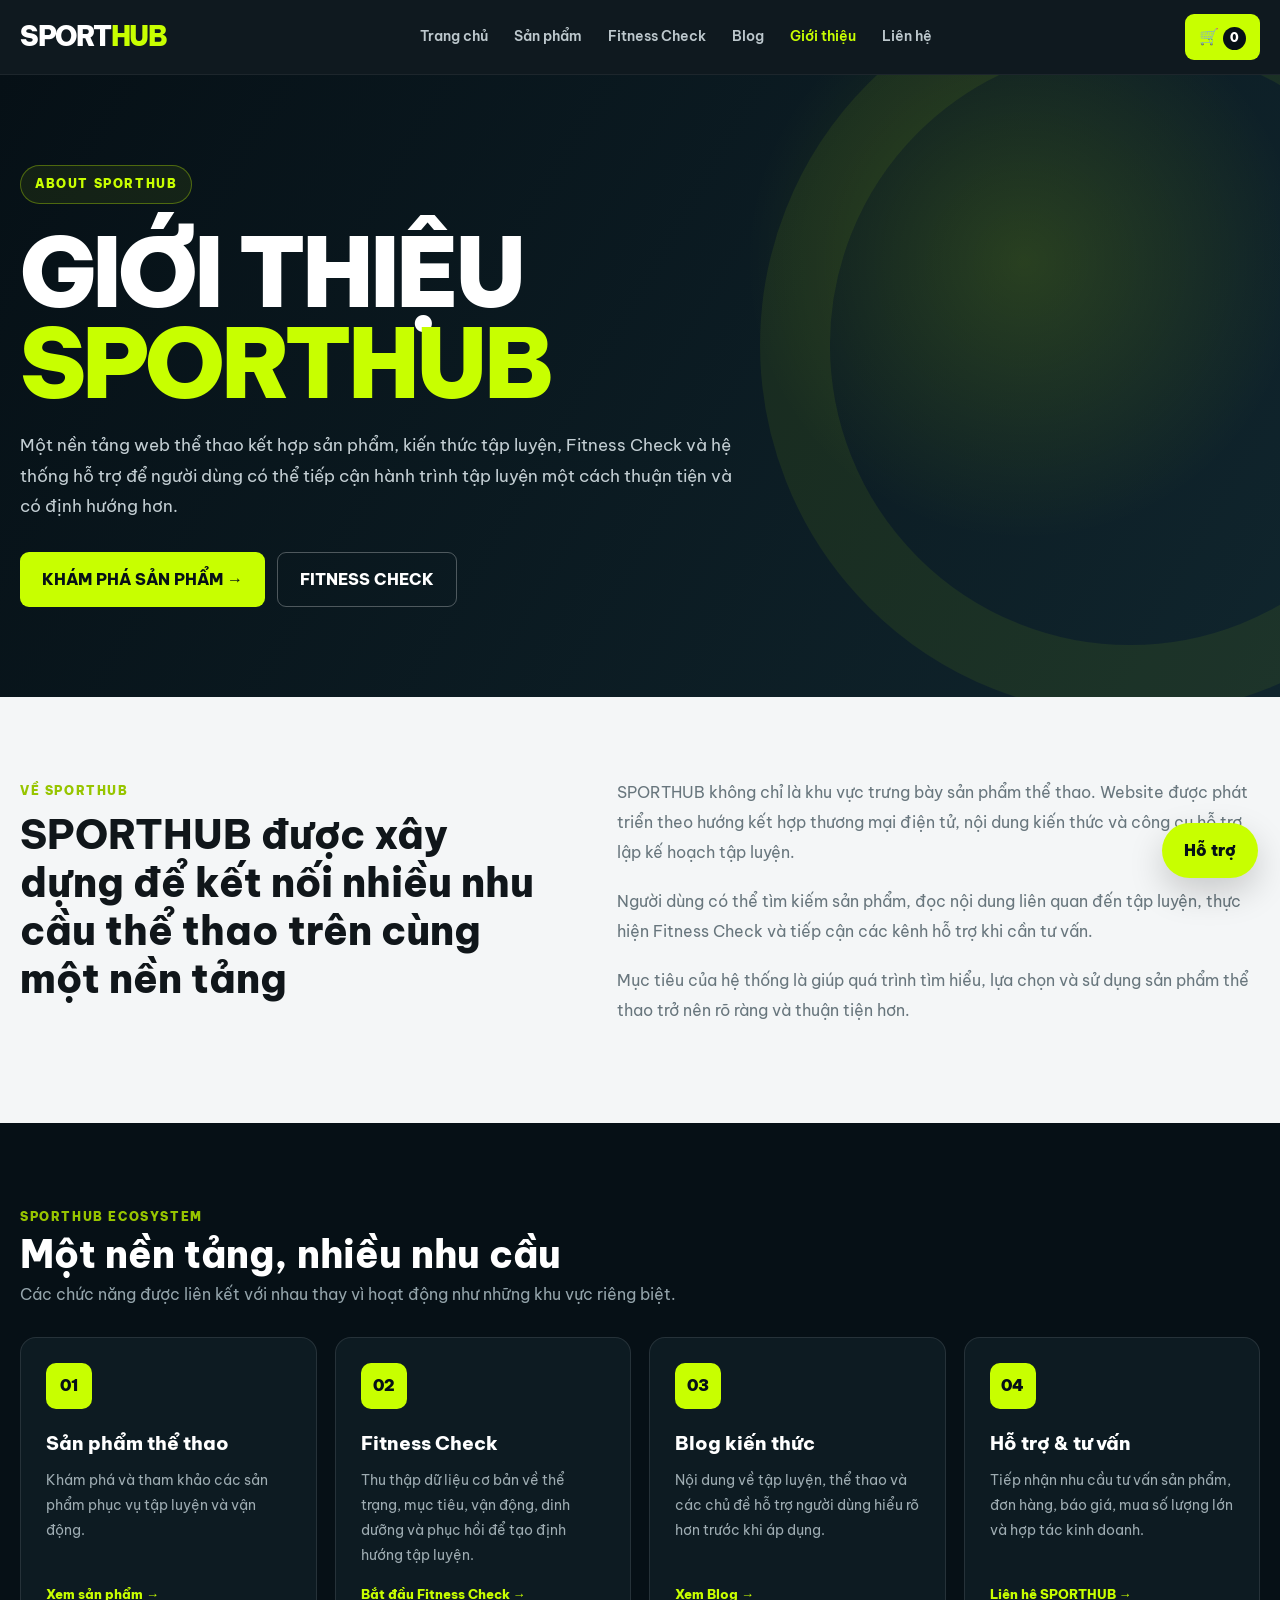
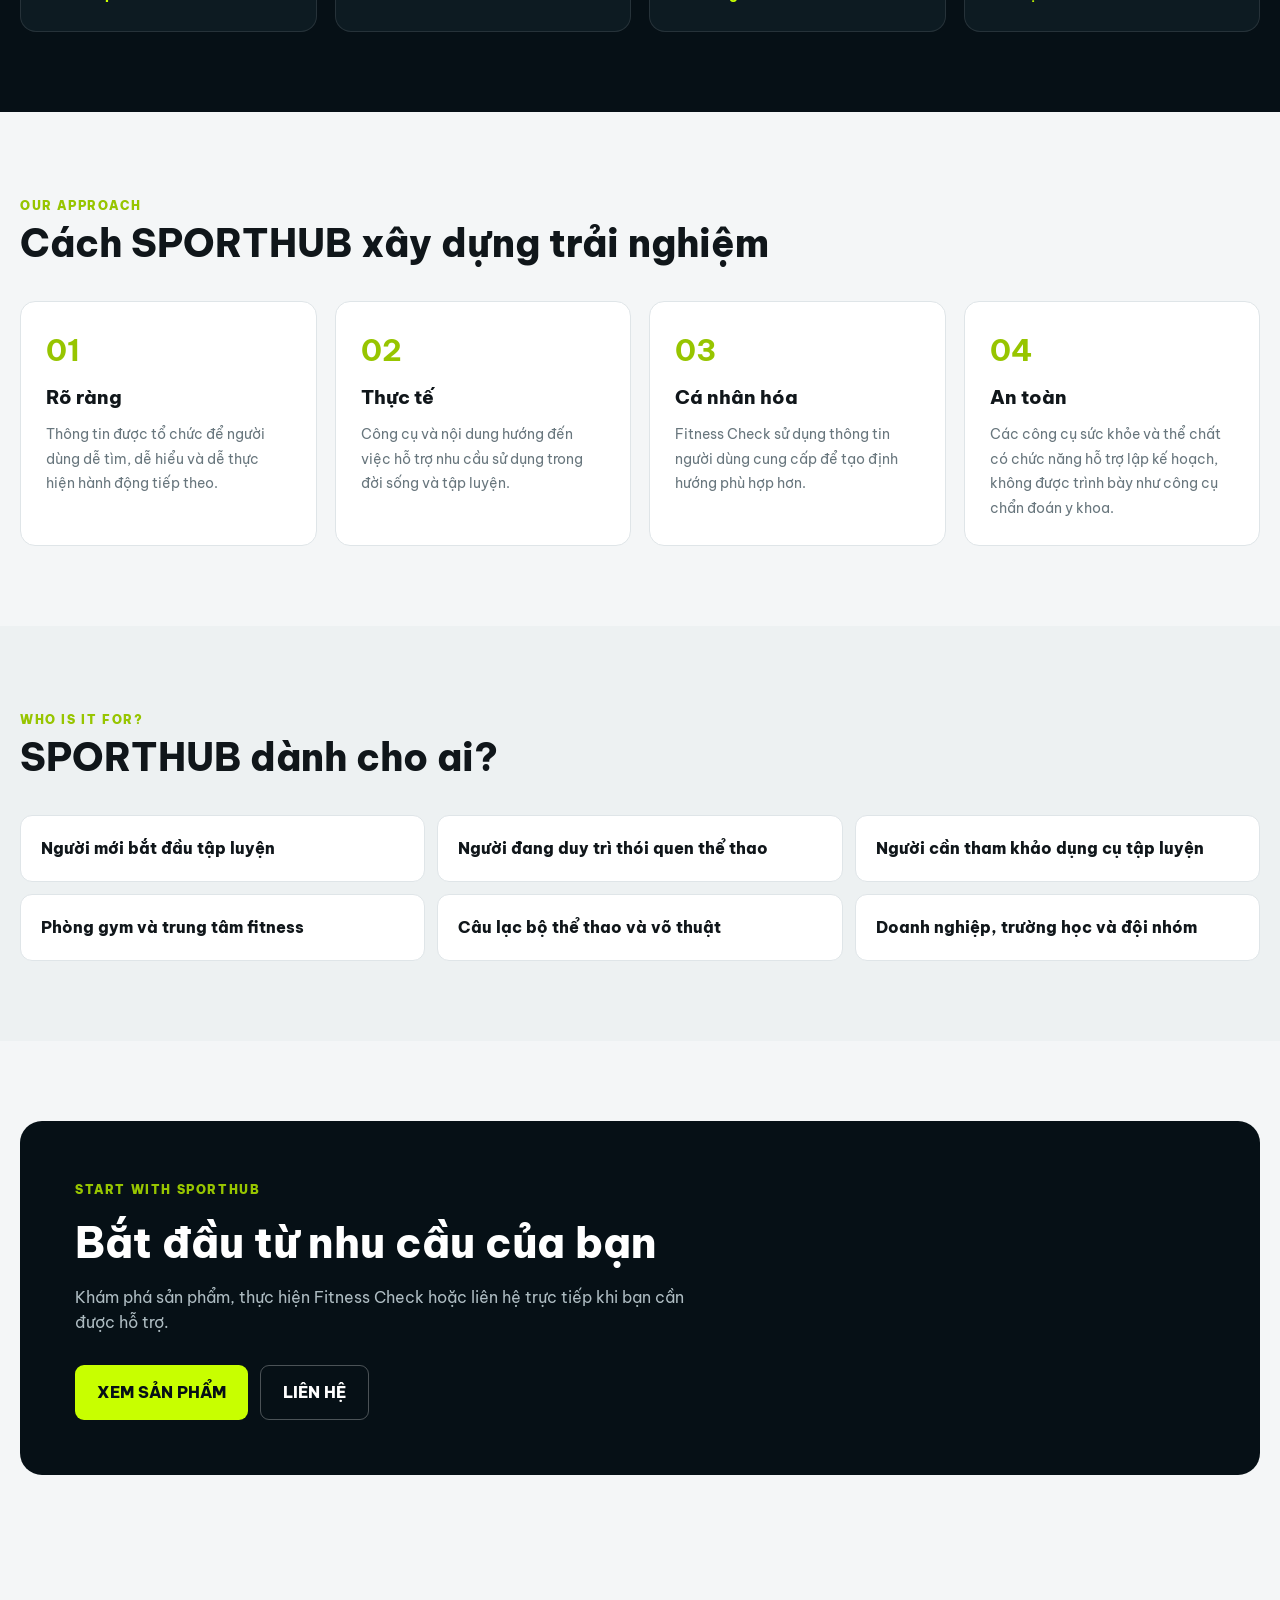
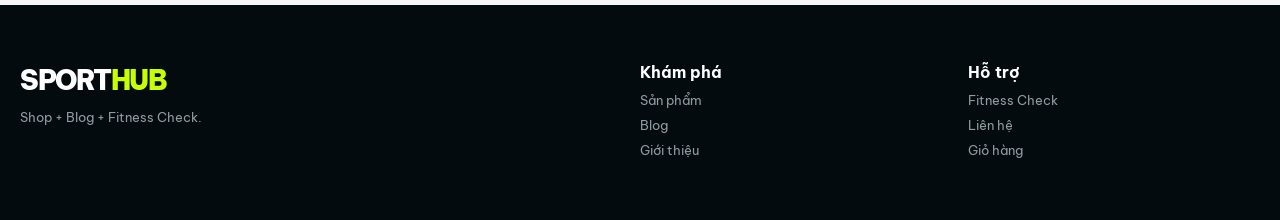
==== gioi-thieu/index.html @ 209e5b75 "Thêm trang Giới thiệu và Liên hệ" ====
<!doctype html>
<html lang="vi">

<head>
    <meta charset="utf-8">

    <meta
        name="viewport"
        content="width=device-width, initial-scale=1"
    >

    <title>
        Giới thiệu SPORTHUB | Nền tảng sản phẩm & hỗ trợ tập luyện
    </title>

    <meta
        name="description"
        content="Tìm hiểu SPORTHUB - nền tảng kết hợp sản phẩm thể thao, Fitness Check, kiến thức tập luyện và hỗ trợ người dùng trong hành trình vận động."
    >

    <meta
        name="robots"
        content="index, follow"
    >

    <link
        rel="canonical"
        href="https://tranthiquynhnhu0901-hue.github.io/shopthethao/gioi-thieu/"
    >

    <link
        rel="stylesheet"
        href="../css/style.css"
    >
</head>


<body>


<!-- =====================================================
     HEADER
===================================================== -->

<header class="header">

    <div class="container nav">

        <a
            class="logo"
            href="../index.html"
        >
            SPORT<span>HUB</span>
        </a>


        <nav>

            <a href="../index.html">
                Trang chủ
            </a>

            <a href="../shop.html">
                Sản phẩm
            </a>

            <a href="../health-check.html">
                Fitness Check
            </a>

            <a href="../blog.html">
                Blog
            </a>

            <a
                class="active"
                href="../gioi-thieu/"
            >
                Giới thiệu
            </a>

            <a href="../lien-he/">
                Liên hệ
            </a>

        </nav>


        <a
            class="cart-link"
            href="../cart.html"
        >
            🛒
            <span class="cart-count">0</span>
        </a>

    </div>

</header>



<!-- =====================================================
     HERO
===================================================== -->

<section class="info-hero">

    <div class="container">

        <div
            class="info-hero-content reveal"
        >

            <span class="hero-label">
                ABOUT SPORTHUB
            </span>

            <h1>
                GIỚI THIỆU
                <span>SPORTHUB</span>
            </h1>

            <p>
                Một nền tảng web thể thao kết hợp
                sản phẩm, kiến thức tập luyện,
                Fitness Check và hệ thống hỗ trợ
                để người dùng có thể tiếp cận
                hành trình tập luyện một cách
                thuận tiện và có định hướng hơn.
            </p>


            <div class="hero-actions">

                <a
                    class="btn-primary"
                    href="../shop.html"
                >
                    KHÁM PHÁ SẢN PHẨM →
                </a>

                <a
                    class="btn-secondary"
                    href="../health-check.html"
                >
                    FITNESS CHECK
                </a>

            </div>

        </div>

    </div>

</section>



<!-- =====================================================
     SPORTHUB LÀ GÌ?
===================================================== -->

<section class="section">

    <div class="container about-split">


        <div class="reveal slide-left">

            <span class="eyebrow">
                VỀ SPORTHUB
            </span>

            <h2>
                SPORTHUB được xây dựng để kết nối
                nhiều nhu cầu thể thao trên cùng
                một nền tảng
            </h2>

        </div>


        <div class="about-copy reveal slide-right">

            <p>
                SPORTHUB không chỉ là khu vực
                trưng bày sản phẩm thể thao.
                Website được phát triển theo hướng
                kết hợp thương mại điện tử,
                nội dung kiến thức và công cụ
                hỗ trợ lập kế hoạch tập luyện.
            </p>

            <p>
                Người dùng có thể tìm kiếm sản phẩm,
                đọc nội dung liên quan đến tập luyện,
                thực hiện Fitness Check và tiếp cận
                các kênh hỗ trợ khi cần tư vấn.
            </p>

            <p>
                Mục tiêu của hệ thống là giúp
                quá trình tìm hiểu, lựa chọn
                và sử dụng sản phẩm thể thao
                trở nên rõ ràng và thuận tiện hơn.
            </p>

        </div>

    </div>

</section>



<!-- =====================================================
     HỆ SINH THÁI
===================================================== -->

<section class="section info-dark">

    <div class="container">

        <div class="section-heading reveal">

            <div>

                <span class="eyebrow">
                    SPORTHUB ECOSYSTEM
                </span>

                <h2>
                    Một nền tảng, nhiều nhu cầu
                </h2>

                <p>
                    Các chức năng được liên kết
                    với nhau thay vì hoạt động
                    như những khu vực riêng biệt.
                </p>

            </div>

        </div>


        <div class="about-feature-grid">


            <article class="about-feature-card reveal">

                <div class="about-icon">
                    01
                </div>

                <h3>
                    Sản phẩm thể thao
                </h3>

                <p>
                    Khám phá và tham khảo
                    các sản phẩm phục vụ
                    tập luyện và vận động.
                </p>

                <a href="../shop.html">
                    Xem sản phẩm →
                </a>

            </article>



            <article class="about-feature-card reveal">

                <div class="about-icon">
                    02
                </div>

                <h3>
                    Fitness Check
                </h3>

                <p>
                    Thu thập dữ liệu cơ bản về
                    thể trạng, mục tiêu, vận động,
                    dinh dưỡng và phục hồi để tạo
                    định hướng tập luyện.
                </p>

                <a href="../health-check.html">
                    Bắt đầu Fitness Check →
                </a>

            </article>



            <article class="about-feature-card reveal">

                <div class="about-icon">
                    03
                </div>

                <h3>
                    Blog kiến thức
                </h3>

                <p>
                    Nội dung về tập luyện,
                    thể thao và các chủ đề
                    hỗ trợ người dùng hiểu rõ hơn
                    trước khi áp dụng.
                </p>

                <a href="../blog.html">
                    Xem Blog →
                </a>

            </article>



            <article class="about-feature-card reveal">

                <div class="about-icon">
                    04
                </div>

                <h3>
                    Hỗ trợ & tư vấn
                </h3>

                <p>
                    Tiếp nhận nhu cầu tư vấn sản phẩm,
                    đơn hàng, báo giá, mua số lượng lớn
                    và hợp tác kinh doanh.
                </p>

                <a href="../lien-he/">
                    Liên hệ SPORTHUB →
                </a>

            </article>


        </div>

    </div>

</section>



<!-- =====================================================
     NGUYÊN TẮC
===================================================== -->

<section class="section">

    <div class="container">

        <div class="section-heading reveal">

            <div>

                <span class="eyebrow">
                    OUR APPROACH
                </span>

                <h2>
                    Cách SPORTHUB xây dựng trải nghiệm
                </h2>

            </div>

        </div>


        <div class="principle-grid">


            <article class="principle-card reveal">

                <strong>
                    01
                </strong>

                <h3>
                    Rõ ràng
                </h3>

                <p>
                    Thông tin được tổ chức để
                    người dùng dễ tìm, dễ hiểu
                    và dễ thực hiện hành động tiếp theo.
                </p>

            </article>



            <article class="principle-card reveal">

                <strong>
                    02
                </strong>

                <h3>
                    Thực tế
                </h3>

                <p>
                    Công cụ và nội dung hướng đến
                    việc hỗ trợ nhu cầu sử dụng
                    trong đời sống và tập luyện.
                </p>

            </article>



            <article class="principle-card reveal">

                <strong>
                    03
                </strong>

                <h3>
                    Cá nhân hóa
                </h3>

                <p>
                    Fitness Check sử dụng thông tin
                    người dùng cung cấp để tạo
                    định hướng phù hợp hơn.
                </p>

            </article>



            <article class="principle-card reveal">

                <strong>
                    04
                </strong>

                <h3>
                    An toàn
                </h3>

                <p>
                    Các công cụ sức khỏe và thể chất
                    có chức năng hỗ trợ lập kế hoạch,
                    không được trình bày như
                    công cụ chẩn đoán y khoa.
                </p>

            </article>


        </div>

    </div>

</section>



<!-- =====================================================
     DÀNH CHO AI
===================================================== -->

<section class="section about-audience">

    <div class="container">

        <div class="section-heading reveal">

            <div>

                <span class="eyebrow">
                    WHO IS IT FOR?
                </span>

                <h2>
                    SPORTHUB dành cho ai?
                </h2>

            </div>

        </div>


        <div class="audience-grid">

            <div class="audience-item reveal">
                Người mới bắt đầu tập luyện
            </div>

            <div class="audience-item reveal">
                Người đang duy trì thói quen thể thao
            </div>

            <div class="audience-item reveal">
                Người cần tham khảo dụng cụ tập luyện
            </div>

            <div class="audience-item reveal">
                Phòng gym và trung tâm fitness
            </div>

            <div class="audience-item reveal">
                Câu lạc bộ thể thao và võ thuật
            </div>

            <div class="audience-item reveal">
                Doanh nghiệp, trường học và đội nhóm
            </div>

        </div>

    </div>

</section>



<!-- =====================================================
     CTA
===================================================== -->

<section class="section">

    <div class="container">

        <div class="about-cta reveal">

            <span class="eyebrow">
                START WITH SPORTHUB
            </span>

            <h2>
                Bắt đầu từ nhu cầu của bạn
            </h2>

            <p>
                Khám phá sản phẩm, thực hiện
                Fitness Check hoặc liên hệ trực tiếp
                khi bạn cần được hỗ trợ.
            </p>


            <div class="hero-actions">

                <a
                    class="btn-primary"
                    href="../shop.html"
                >
                    XEM SẢN PHẨM
                </a>

                <a
                    class="btn-secondary"
                    href="../lien-he/"
                >
                    LIÊN HỆ
                </a>

            </div>

        </div>

    </div>

</section>



<!-- =====================================================
     FOOTER
===================================================== -->

<footer>

    <div class="container footer-grid">

        <div>

            <div class="logo">
                SPORT<span>HUB</span>
            </div>

            <p>
                Shop + Blog + Fitness Check.
            </p>

        </div>


        <div>

            <b>Khám phá</b>

            <a href="../shop.html">
                Sản phẩm
            </a>

            <a href="../blog.html">
                Blog
            </a>

            <a href="../gioi-thieu/">
                Giới thiệu
            </a>

        </div>


        <div>

            <b>Hỗ trợ</b>

            <a href="../health-check.html">
                Fitness Check
            </a>

            <a href="../lien-he/">
                Liên hệ
            </a>

            <a href="../cart.html">
                Giỏ hàng
            </a>

        </div>

    </div>

</footer>



<!-- FLOAT CONTACT -->

<div class="floating-contact">

    <button
        class="floating-main"
        type="button"
        onclick="toggleSupportMenu()"
    >
        Hỗ trợ
    </button>


    <div
        id="floatingSupportMenu"
        class="floating-menu"
    >

        <a href="tel:+84862609531">
            ☎ Gọi ngay
        </a>

        <a href="mailto:vohoankhangg@gmail.com">
            ✉ Gửi Email
        </a>

        <a
            href="../lien-he/#contactFormSection"
        >
            ✦ Gửi yêu cầu
        </a>

    </div>

</div>



<script src="../js/main.js"></script>

<script src="../js/info-pages.js"></script>


</body>

</html>
---- css/style.css ----
@import url('https://fonts.googleapis.com/css2?family=Be+Vietnam+Pro:wght@400;500;600;700;800;900&display=swap');
*{box-sizing:border-box;margin:0;padding:0} :root{--lime:#c8ff00;--lime2:#97c500;--ink:#061016;--ink2:#0d1b22;--paper:#f4f6f7;--white:#fff;--muted:#68767d;--line:#dfe5e8;--red:#ef4444;--amber:#f59e0b} html{scroll-behavior:smooth} body{font-family:Inter,Arial,Helvetica,sans-serif;background:var(--paper);color:#10161a;line-height:1.55} a{text-decoration:none;color:inherit} img{max-width:100%;display:block} button,input,select,textarea{font:inherit} button{cursor:pointer}.container{width:min(1380px,calc(100% - 40px));margin:auto}.header{position:sticky;top:0;z-index:1000;background:rgba(6,16,22,.96);backdrop-filter:blur(14px);border-bottom:1px solid rgba(255,255,255,.06)}.nav{min-height:74px;display:flex;align-items:center;justify-content:space-between;gap:28px}.logo{font-size:27px;font-weight:950;color:#fff;letter-spacing:-1.5px}.logo span{color:var(--lime)}nav{display:flex;gap:26px;align-items:center}nav a{color:#bdc8cd;font-size:14px}nav a:hover,nav a.active{color:var(--lime)}.cart-link{background:var(--lime);padding:10px 14px;border-radius:9px;font-weight:850}.cart-count{display:inline-grid;place-items:center;width:23px;height:23px;background:var(--ink);color:#fff;border-radius:50%;font-size:12px}.hero{min-height:680px;background:radial-gradient(circle at 78% 30%,rgba(200,255,0,.18),transparent 23%),linear-gradient(120deg,#061016 0%,#0e2027 58%,#07141a 100%);color:#fff;display:flex;align-items:center;overflow:hidden;position:relative}.hero:after{content:'';position:absolute;right:-120px;top:80px;width:620px;height:620px;border:55px solid rgba(200,255,0,.08);border-radius:50%}.hero-content{padding:90px 0;position:relative;z-index:1}.eyebrow,.hero-label{font-size:12px;font-weight:900;letter-spacing:1.6px;color:var(--lime2)}.hero-label{display:inline-block;color:var(--lime);padding:9px 14px;border:1px solid rgba(200,255,0,.32);border-radius:99px;background:rgba(200,255,0,.07)}.hero h1{font-size:clamp(58px,8vw,110px);line-height:.91;letter-spacing:-5px;max-width:850px;margin:24px 0}.hero h1 span{color:var(--lime)}.hero p{max-width:690px;color:#bdc8cd;font-size:18px;line-height:1.8}.hero-actions{display:flex;gap:12px;margin-top:30px}.btn-primary,.btn-secondary,.btn-dark{display:inline-flex;align-items:center;justify-content:center;border-radius:9px;padding:14px 22px;font-weight:900;border:0}.btn-primary{background:var(--lime);color:var(--ink)}.btn-primary:hover{background:#d6ff42}.btn-secondary{color:#fff;border:1px solid rgba(255,255,255,.28)}.btn-dark{background:var(--ink);color:#fff}.section{padding:80px 0}.section-heading{display:flex;align-items:end;justify-content:space-between;gap:20px;margin-bottom:30px}.section-heading h2{font-size:38px;line-height:1.1;margin:6px 0}.section-heading p{color:var(--muted)}.advantage-grid{display:grid;grid-template-columns:repeat(4,1fr);background:#fff;border:1px solid var(--line);border-radius:16px;margin-top:-34px;position:relative;z-index:2;overflow:hidden}.advantage{padding:24px;display:flex;gap:13px;border-right:1px solid var(--line)}.advantage:last-child{border-right:0}.advantage-icon{width:44px;height:44px;display:grid;place-items:center;background:var(--lime);border-radius:10px;font-weight:900}.advantage span{display:block;color:var(--muted);font-size:12px;margin-top:4px}.product-grid,.blog-grid{display:grid;grid-template-columns:repeat(4,1fr);gap:20px}.product-card,.blog-card{background:#fff;border:1px solid var(--line);border-radius:16px;overflow:hidden;transition:.25s}.product-card:hover,.blog-card:hover{transform:translateY(-6px);box-shadow:0 18px 45px rgba(0,0,0,.08)}.product-image{height:260px;position:relative;background:#0b1920;overflow:hidden}.product-image img,.blog-card img{width:100%;height:100%;object-fit:cover}.product-badge{position:absolute;left:14px;top:14px;background:var(--lime);padding:6px 9px;border-radius:6px;font-size:11px;font-weight:900}.product-info,.blog-content{padding:19px}.product-category,.blog-category{font-size:11px;font-weight:900;color:#668600;text-transform:uppercase}.product-info h3,.blog-content h3,.blog-content h2{font-size:18px;line-height:1.4;margin:8px 0}.product-info p,.blog-content p{color:var(--muted);font-size:13px;line-height:1.65}.rating{color:var(--amber);font-size:13px;margin:8px 0}.rating span{color:#87939a}.price{display:flex;align-items:center;gap:9px;margin:15px 0}.price strong{font-size:20px;color:var(--red)}.price del{font-size:13px;color:#9ba4a9}.product-btn,.read-more{display:block;text-align:center;background:var(--ink);color:#fff;padding:11px;border-radius:8px;font-size:13px;font-weight:800}.read-more{display:inline-block;padding:10px 14px}.product-btn:hover,.read-more:hover{background:var(--lime);color:var(--ink)}.page-hero{padding:95px 0;background:linear-gradient(135deg,#061016,#10252d);color:#fff}.page-hero h1{font-size:58px;margin:8px 0}.page-hero p{color:#afbdc3;max-width:700px}.toolbar{display:grid;grid-template-columns:2fr 1fr 1fr;gap:12px;margin-bottom:26px}.toolbar input,.toolbar select,.field input,.field select,.field textarea,.detail-info select{width:100%;padding:13px 14px;border:1px solid var(--line);border-radius:9px;background:#fff;outline:none}.detail-layout{display:grid;grid-template-columns:1.1fr .9fr;gap:50px}.detail-media img{width:100%;height:610px;object-fit:cover;border-radius:20px}.detail-info h1{font-size:44px;line-height:1.08;margin:12px 0}.detail-price{font-size:30px;font-weight:900;color:var(--red);margin:18px 0}.detail-price del{font-size:15px;color:#98a2a7;margin-left:8px}.detail-desc{white-space:pre-line;color:var(--muted);line-height:1.8}.qty{display:flex;align-items:center;gap:12px;margin:16px 0}.qty button{width:38px;height:38px;border:0;border-radius:7px;background:#e7ecee}.policy{margin-top:25px;padding:18px;background:#fff;border:1px solid var(--line);border-radius:11px}.policy div{padding:6px 0}.cart-layout,.checkout-layout{display:grid;grid-template-columns:1.35fr .65fr;gap:30px}.cart-item{display:grid;grid-template-columns:95px 1fr auto auto 36px;align-items:center;gap:16px;background:#fff;border-bottom:1px solid var(--line);padding:18px}.cart-item img{width:95px;height:75px;object-fit:cover;border-radius:9px}.cart-summary,.checkout-summary,.checkout-form{background:#fff;border:1px solid var(--line);border-radius:14px;padding:24px;height:max-content}.summary-row,.summary-total{display:flex;justify-content:space-between;padding:10px 0}.summary-total{border-top:1px solid var(--line);font-size:20px;font-weight:900;margin-top:8px}.form-grid{display:grid;grid-template-columns:1fr 1fr;gap:12px}.field{margin-bottom:14px}.field label{display:block;font-weight:800;font-size:13px;margin-bottom:6px}.payment-option{display:flex;gap:10px;padding:14px;border:1px solid var(--line);border-radius:9px;margin:10px 0}.checkout-item{display:grid;grid-template-columns:58px 1fr;gap:10px;margin-bottom:12px}.checkout-item img{width:58px;height:48px;object-fit:cover;border-radius:7px}.success-modal{position:fixed;inset:0;background:rgba(0,0,0,.65);display:none;align-items:center;justify-content:center;z-index:4000}.success-modal.active{display:flex}.success-card{width:min(520px,calc(100% - 30px));background:#fff;border-radius:20px;padding:38px;text-align:center}.success-icon{width:82px;height:82px;border-radius:50%;display:grid;place-items:center;background:var(--lime);font-size:38px;margin:0 auto 18px}.blog-card img{height:220px;background:#0b1920}.article-header{background:linear-gradient(135deg,#061016,#10252d);color:#fff;padding:90px 20px}.article-heading{max-width:950px;margin:auto}.article-heading h1{font-size:56px;line-height:1.08;margin:15px 0}.article-heading p{font-size:18px;line-height:1.75;color:#b7c3c8}.article-main{max-width:1080px;margin:auto;padding:55px 20px}.article-cover{width:100%;max-height:610px;object-fit:cover;border-radius:20px;margin-bottom:45px}.article-content{max-width:800px;margin:auto}.article-section{margin-bottom:34px}.article-section h2{font-size:28px;line-height:1.25;margin-bottom:12px}.article-section p,.article-section li{font-size:16.5px;line-height:1.9;color:#45545b}.article-section p{margin:10px 0}.article-section ul{padding-left:22px;margin-top:10px}.article-callout{background:#eef6d8;border-left:4px solid var(--lime2);padding:18px;border-radius:8px;margin-top:17px}.article-callout p{margin-bottom:0}.fitness-layout{display:grid;grid-template-columns:1.4fr .6fr;gap:28px}.fitness-card,.fitness-aside{background:#fff;border:1px solid var(--line);border-radius:16px;padding:30px}.fitness-aside{position:sticky;top:96px;height:max-content}.progress-track{height:7px;background:#e5eaec;border-radius:10px;overflow:hidden;margin:10px 0 30px}.progress-bar{height:100%;width:20%;background:var(--lime);transition:.3s}.fitness-step{display:none}.fitness-step.active{display:block}.fitness-step h2{font-size:32px;margin:8px 0}.step-copy{color:var(--muted);margin-bottom:24px}.health-q{padding:16px;background:#f6f8f9;border-radius:10px;margin:10px 0}.health-q p{font-weight:800;margin-bottom:10px}.health-q label{margin-right:20px}.goal-grid{display:grid;grid-template-columns:repeat(2,1fr);gap:12px}.goal-card{border:2px solid var(--line);border-radius:12px;padding:18px;cursor:pointer}.goal-card input{margin-right:8px}.goal-card:has(input:checked){border-color:var(--lime2);background:#f5fadd}.equipment-grid{display:grid;grid-template-columns:repeat(2,1fr);gap:9px}.equipment-grid label{background:#f5f7f8;padding:11px;border-radius:8px}.fitness-controls{display:flex;justify-content:space-between;margin-top:28px}.fitness-result{display:none;background:#061016;color:#fff;padding:80px 0}.fitness-result.active{display:block}.result-grid{display:grid;grid-template-columns:repeat(4,1fr);gap:12px}.result-stat,.workout-day,.guide-card,.safety-box,.bmi-box{background:#102028;border-radius:12px;padding:20px}.result-stat span{display:block;color:#91a0a7;font-size:12px}.result-stat strong{display:block;color:var(--lime);font-size:20px;margin-top:6px}.safety-box{margin:18px 0}.safety-box.safe{background:#183522}.safety-box.caution{background:#493a13}.safety-box.stop{background:#4a1d1d}.workout-grid{display:grid;grid-template-columns:repeat(2,1fr);gap:16px;margin-top:20px}.workout-day{background:#fff;color:#111}.workout-day h3{margin-bottom:12px}.exercise{display:flex;justify-content:space-between;gap:10px;padding:10px 0;border-bottom:1px solid var(--line)}.exercise span{color:var(--muted);font-size:13px}.guide-grid{display:grid;grid-template-columns:repeat(4,1fr);gap:12px;margin-top:20px}.guide-card p{color:#a5b1b6;font-size:13px}.chat-toggle{position:fixed;right:22px;bottom:22px;width:60px;height:60px;border:0;border-radius:50%;background:var(--lime);font-size:25px;z-index:3000}.chatbox{position:fixed;right:22px;bottom:92px;width:370px;max-width:calc(100% - 28px);height:500px;background:#fff;border-radius:16px;box-shadow:0 20px 60px rgba(0,0,0,.25);overflow:hidden;display:none;flex-direction:column;z-index:3000}.chatbox.active{display:flex}.chat-head{padding:16px;background:var(--ink);color:#fff;display:flex;justify-content:space-between}.chat-messages{flex:1;overflow:auto;padding:14px;background:#eef2f3}.msg{max-width:85%;padding:10px 12px;border-radius:11px;margin:8px 0;font-size:14px}.msg.bot{background:#fff}.msg.user{background:var(--lime);margin-left:auto}.chat-input{display:flex;gap:7px;padding:11px}.chat-input input{flex:1;padding:10px;border:1px solid var(--line);border-radius:8px}.chat-input button{width:42px;border:0;border-radius:8px;background:var(--lime)}.toast{position:fixed;left:50%;bottom:-70px;transform:translateX(-50%);background:#061016;color:#fff;padding:12px 18px;border-radius:8px;z-index:6000;transition:.25s}.toast.show{bottom:22px}.empty{text-align:center;padding:55px 20px;grid-column:1/-1}footer{background:#040b0f;color:#fff;padding:55px 0;margin-top:50px}.footer-grid{display:grid;grid-template-columns:2fr 1fr 1fr;gap:35px}.footer-grid a,.footer-grid p{color:#8f9da3;font-size:13px;margin:5px 0;display:block}
@media(max-width:1050px){.product-grid,.blog-grid{grid-template-columns:repeat(3,1fr)}.advantage-grid{grid-template-columns:repeat(2,1fr)}.fitness-layout{grid-template-columns:1fr}.fitness-aside{position:static}.guide-grid,.result-grid{grid-template-columns:repeat(2,1fr)}}
@media(max-width:800px){nav{display:none}.product-grid,.blog-grid{grid-template-columns:repeat(2,1fr)}.toolbar,.detail-layout,.cart-layout,.checkout-layout{grid-template-columns:1fr}.detail-media img{height:450px}.footer-grid{grid-template-columns:1fr 1fr}.article-heading h1{font-size:40px}.workout-grid{grid-template-columns:1fr}}
@media(max-width:560px){.container{width:min(100% - 24px,1380px)}.product-grid,.blog-grid,.advantage-grid,.form-grid,.goal-grid,.equipment-grid,.result-grid,.guide-grid,.footer-grid{grid-template-columns:1fr}.hero h1{font-size:52px;letter-spacing:-3px}.hero-actions{flex-direction:column}.page-hero h1{font-size:42px}.cart-item{grid-template-columns:80px 1fr}.cart-item> :nth-child(n+3){grid-column:2}.article-heading h1{font-size:34px}.fitness-card{padding:20px}}
/* =========================================================
   ẢNH BANNER THẬT - SPORTHUB
========================================================= */


/* Banner chính trang chủ */
.hero {
    background:
        linear-gradient(
            90deg,
            rgba(5, 14, 18, 0.97) 0%,
            rgba(5, 14, 18, 0.85) 45%,
            rgba(5, 14, 18, 0.25) 100%
        ),
        url("../images/banners/bn01-hero-home.webp") !important;

    background-size: cover !important;
    background-position: center !important;
    background-repeat: no-repeat !important;
}


/* Banner Fitness Check */
.fitness-hero {
    background:
        linear-gradient(
            90deg,
            rgba(5, 14, 18, 0.95),
            rgba(5, 14, 18, 0.60)
        ),
        url("../images/banners/bn02-fitness-check.webp") !important;

    background-size: cover !important;
    background-position: center !important;
    background-repeat: no-repeat !important;
}


/* Banner quảng cáo */
.promo {
    background:
        linear-gradient(
            90deg,
            rgba(7, 16, 21, 0.97) 0%,
            rgba(7, 16, 21, 0.80) 50%,
            rgba(7, 16, 21, 0.18) 100%
        ),
        url("../images/banners/bn03-promotion.webp") !important;

    background-size: cover !important;
    background-position: center !important;
    background-repeat: no-repeat !important;
}
/* HIEN RO ANH BANNER */

.hero {
    background:
        linear-gradient(
            90deg,
            rgba(5, 14, 18, 0.78) 0%,
            rgba(5, 14, 18, 0.50) 50%,
            rgba(5, 14, 18, 0.12) 100%
        ),
        url("../images/banners/bn01-hero-home.webp") !important;

    background-size: cover !important;
    background-position: center !important;
    background-repeat: no-repeat !important;
}


.fitness-hero {
    background:
        linear-gradient(
            90deg,
            rgba(5, 14, 18, 0.72) 0%,
            rgba(5, 14, 18, 0.35) 100%
        ),
        url("../images/banners/bn02-fitness-check.webp") !important;

    background-size: cover !important;
    background-position: center !important;
    background-repeat: no-repeat !important;
}


.promo {
    background:
        linear-gradient(
            90deg,
            rgba(7, 16, 21, 0.76) 0%,
            rgba(7, 16, 21, 0.42) 52%,
            rgba(7, 16, 21, 0.08) 100%
        ),
        url("../images/banners/bn03-promotion.webp") !important;

    background-size: cover !important;
    background-position: center !important;
    background-repeat: no-repeat !important;
}
/* FONT TIENG VIET - SPORTHUB */

body,
button,
input,
select,
textarea {
    font-family: "Be Vietnam Pro", Arial, sans-serif !important;
}

h1,
h2,
h3,
h4,
.logo,
.hero h1,
.page-hero h1,
.article-heading h1,
.section-heading h2,
.product-info h3,
.blog-content h3 {
    font-family: "Be Vietnam Pro", Arial, sans-serif !important;
}

h1,
.hero h1,
.page-hero h1,
.article-heading h1,
.logo {
    font-weight: 900;
}

h2,
h3,
.product-info h3,
.blog-content h3 {
    font-weight: 800;
}

nav a {
    font-weight: 600;
}

button,
.btn-primary,
.btn-secondary,
.btn-dark,
.product-btn,
.read-more {
    font-weight: 800;
}
/* =========================================================
   SPORTHUB - ABOUT & CONTACT PAGES
========================================================= */


/* =========================================================
   INFO HERO
========================================================= */

.info-hero,
.contact-hero {
    min-height: 580px;
    display: flex;
    align-items: center;
    color: #fff;
    background:
        radial-gradient(
            circle at 80% 30%,
            rgba(200,255,0,.15),
            transparent 25%
        ),
        linear-gradient(
            120deg,
            #061016,
            #10252d
        );
    overflow: hidden;
    position: relative;
}


.info-hero::after,
.contact-hero::after {
    content: "";
    position: absolute;
    width: 600px;
    height: 600px;
    right: -220px;
    top: -100px;
    border: 70px solid rgba(200,255,0,.07);
    border-radius: 50%;
}


.info-hero-content,
.contact-hero-content {
    max-width: 850px;
    position: relative;
    z-index: 2;
    padding: 90px 0;
}


.info-hero h1,
.contact-hero h1 {
    font-size: clamp(55px, 8vw, 96px);
    line-height: .95;
    letter-spacing: -4px;
    margin: 22px 0;
}


.info-hero h1 span,
.contact-hero h1 span {
    color: var(--lime);
}


.info-hero p,
.contact-hero p {
    color: #c3ced3;
    max-width: 720px;
    font-size: 17px;
    line-height: 1.8;
}



/* =========================================================
   ABOUT
========================================================= */

.about-split {
    display: grid;
    grid-template-columns: .9fr 1.1fr;
    gap: 70px;
    align-items: start;
}


.about-split h2 {
    font-size: 40px;
    line-height: 1.2;
    margin-top: 10px;
}


.about-copy p {
    font-size: 16px;
    color: var(--muted);
    line-height: 1.9;
    margin-bottom: 18px;
}


.info-dark {
    background: var(--ink);
    color: #fff;
}


.info-dark .section-heading p {
    color: #94a4ab;
}


.about-feature-grid {
    display: grid;
    grid-template-columns: repeat(4,1fr);
    gap: 18px;
}


.about-feature-card {
    border: 1px solid rgba(255,255,255,.1);
    background: #0d1b22;
    border-radius: 16px;
    padding: 25px;
    transition: .28s;
}


.about-feature-card:hover {
    transform: translateY(-7px);
    border-color: rgba(200,255,0,.5);
}


.about-icon {
    width: 46px;
    height: 46px;
    display: grid;
    place-items: center;
    background: var(--lime);
    color: var(--ink);
    font-weight: 900;
    border-radius: 10px;
    margin-bottom: 20px;
}


.about-feature-card h3 {
    margin-bottom: 10px;
}


.about-feature-card p {
    color: #9eacb2;
    font-size: 14px;
    line-height: 1.8;
    min-height: 100px;
}


.about-feature-card a {
    display: inline-block;
    margin-top: 16px;
    color: var(--lime);
    font-weight: 800;
    font-size: 13px;
}


.principle-grid {
    display: grid;
    grid-template-columns: repeat(4,1fr);
    gap: 18px;
}


.principle-card {
    background: #fff;
    border: 1px solid var(--line);
    border-radius: 15px;
    padding: 25px;
}


.principle-card strong {
    color: var(--lime2);
    font-size: 30px;
}


.principle-card h3 {
    margin: 10px 0;
}


.principle-card p {
    color: var(--muted);
    line-height: 1.75;
    font-size: 14px;
}


.about-audience {
    background: #edf1f2;
}


.audience-grid {
    display: grid;
    grid-template-columns: repeat(3,1fr);
    gap: 12px;
}


.audience-item {
    background: #fff;
    border: 1px solid var(--line);
    border-radius: 12px;
    padding: 20px;
    font-weight: 750;
}


.about-cta {
    background: var(--ink);
    color: #fff;
    border-radius: 22px;
    padding: 55px;
}


.about-cta h2 {
    font-size: 42px;
    margin: 10px 0;
}


.about-cta p {
    color: #aebcc2;
    max-width: 650px;
}



/* =========================================================
   CONTACT INFORMATION
========================================================= */

.contact-info-grid {
    display: grid;
    grid-template-columns: repeat(4,1fr);
    gap: 16px;
}


.contact-info-card {
    background: #fff;
    border: 1px solid var(--line);
    border-radius: 15px;
    padding: 24px;
    transition: .28s;
}


.contact-info-card:hover {
    transform: translateY(-7px);
    box-shadow: 0 20px 45px rgba(0,0,0,.09);
    border-color: var(--lime2);
}


.contact-icon {
    width: 50px;
    height: 50px;
    display: grid;
    place-items: center;
    background: #eff5dc;
    border-radius: 12px;
    font-size: 22px;
    transition: .25s;
}


.contact-info-card:hover .contact-icon {
    transform: scale(1.08);
    background: var(--lime);
}


.contact-info-card > span {
    display: block;
    color: var(--muted);
    font-size: 12px;
    margin-top: 18px;
}


.contact-info-card h3 {
    font-size: 17px;
    margin: 5px 0 15px;
    overflow-wrap: anywhere;
}


.mini-action {
    color: #5e7e00;
    font-size: 13px;
    font-weight: 850;
}



/* =========================================================
   SUPPORT CARDS
========================================================= */

.contact-support-section {
    background: #081116;
    color: #fff;
}


.contact-support-section .section-heading p {
    color: #94a4ab;
}


.support-card-grid {
    display: grid;
    grid-template-columns: repeat(3,1fr);
    gap: 18px;
}


.support-card {
    background: #102028;
    border: 1px solid rgba(255,255,255,.08);
    padding: 25px;
    border-radius: 15px;
    transition: .28s;
}


.support-card:hover {
    transform: translateY(-6px);
    border-color: rgba(200,255,0,.5);
}


.support-number {
    color: var(--lime);
    font-weight: 900;
    font-size: 12px;
    margin-bottom: 20px;
}


.support-card h3 {
    font-size: 20px;
}


.support-card p {
    color: #a5b3b9;
    font-size: 14px;
    line-height: 1.75;
    margin: 10px 0 20px;
}


.support-card button {
    border: 0;
    background: transparent;
    color: var(--lime);
    font-weight: 850;
    font-size: 12px;
}



/* =========================================================
   BULK
========================================================= */

.bulk-order {
    background: #fff;
    border: 1px solid var(--line);
    border-radius: 20px;
    padding: 45px;
    display: grid;
    grid-template-columns: 1fr 1fr;
    gap: 50px;
}


.bulk-order h2 {
    font-size: 38px;
    line-height: 1.2;
    margin: 10px 0 15px;
}


.bulk-order p {
    color: var(--muted);
    line-height: 1.8;
    margin-bottom: 25px;
}


.bulk-requirements {
    display: grid;
    grid-template-columns: 1fr 1fr;
    gap: 10px;
}


.bulk-requirements div {
    border: 1px solid var(--line);
    padding: 16px;
    border-radius: 10px;
}


.bulk-requirements strong {
    display: block;
    color: var(--lime2);
    margin-bottom: 6px;
}


.bulk-requirements span {
    font-size: 13px;
    font-weight: 750;
}



/* =========================================================
   FORM
========================================================= */

.contact-form-section {
    background: #e9edef;
}


.contact-form-layout {
    display: grid;
    grid-template-columns: .7fr 1.3fr;
    gap: 50px;
}


.contact-form-intro h2 {
    font-size: 42px;
    margin: 10px 0;
}


.contact-form-intro > p {
    color: var(--muted);
    line-height: 1.8;
}


.contact-side-note {
    margin-top: 30px;
    padding: 20px;
    border-radius: 12px;
    background: var(--ink);
    color: #fff;
}


.contact-side-note strong,
.contact-side-note a {
    display: block;
}


.contact-side-note a {
    color: var(--lime);
    margin-top: 10px;
    font-size: 13px;
}


.contact-form-card {
    background: #fff;
    border: 1px solid var(--line);
    border-radius: 18px;
    padding: 30px;
}


.float-field {
    position: relative;
    margin-bottom: 20px;
}


.float-field input,
.float-field textarea {
    width: 100%;
    border: 1px solid var(--line);
    border-radius: 10px;
    padding: 20px 14px 9px;
    background: #fff;
    outline: none;
    transition: .2s;
}


.float-field textarea {
    resize: vertical;
    min-height: 130px;
}


.float-field label {
    position: absolute;
    left: 14px;
    top: 15px;
    color: #7a878d;
    pointer-events: none;
    transition: .18s;
    background: #fff;
}


.float-field input:focus,
.float-field textarea:focus {
    border-color: var(--lime2);
    box-shadow: 0 0 0 3px rgba(151,197,0,.10);
}


.float-field input:focus + label,
.float-field input:not(:placeholder-shown) + label,
.float-field textarea:focus + label,
.float-field textarea:not(:placeholder-shown) + label {
    top: 4px;
    font-size: 10px;
    color: #668600;
}


.contact-select-field select {
    margin-top: 4px;
}


.field-error {
    display: block;
    color: #d63232;
    margin-top: 5px;
    min-height: 17px;
    font-size: 11px;
}


.input-error {
    border-color: #ef4444 !important;
}


.input-success {
    border-color: #4d9c56 !important;
}


.dynamic-fields {
    display: none;
    padding: 18px;
    margin: 12px 0 20px;
    border: 1px solid var(--line);
    background: #f7f9fa;
    border-radius: 12px;
}


.dynamic-fields.active {
    display: block;
    animation: dynamicOpen .25s ease;
}


.dynamic-fields h3 {
    font-size: 16px;
    margin-bottom: 16px;
}


@keyframes dynamicOpen {

    from {
        opacity: 0;
        transform: translateY(-6px);
    }

    to {
        opacity: 1;
        transform: translateY(0);
    }

}


.form-honey {
    position: absolute !important;
    left: -9999px !important;
}


.form-privacy {
    color: var(--muted);
    font-size: 11px;
    margin-bottom: 15px;
}


.contact-submit {
    width: 100%;
    gap: 10px;
    transition: .18s;
}


.contact-submit:hover {
    transform: translateY(-2px);
}


.contact-submit:hover span:last-child {
    transform: translateX(4px);
}


.contact-submit span:last-child {
    transition: .2s;
}


.contact-submit:active {
    transform: scale(.98);
}


.contact-submit:disabled {
    cursor: not-allowed;
    opacity: .65;
}


.contact-submit.success {
    background: #56c271;
}


.form-status {
    display: none;
    margin-top: 18px;
    border-radius: 11px;
    padding: 16px;
}


.form-status.success {
    display: block;
    background: #e8f7eb;
    color: #1c5f2a;
}


.form-status.error {
    display: block;
    background: #fff0f0;
    color: #9c2929;
}


.form-status p {
    margin-top: 6px;
    font-size: 13px;
}


.form-status a {
    text-decoration: underline;
    font-weight: 800;
}



/* =========================================================
   MAP
========================================================= */

.map-card {
    overflow: hidden;
    border-radius: 18px;
    border: 1px solid var(--line);
    background: #fff;
}


.map-card iframe {
    display: block;
}


.map-action {
    margin-top: 16px;
}



/* =========================================================
   QUICK SUPPORT
========================================================= */

.quick-support-section {
    padding-top: 20px;
}


.quick-support {
    background: var(--ink);
    color: #fff;
    border-radius: 20px;
    padding: 40px;
    display: grid;
    grid-template-columns: 1fr 1.2fr;
    gap: 30px;
    align-items: center;
}


.quick-support h2 {
    font-size: 38px;
    margin: 8px 0;
}


.quick-support p {
    color: #9babb1;
}


.quick-support-actions {
    display: grid;
    grid-template-columns: repeat(3,1fr);
    gap: 10px;
}


.quick-support-actions a {
    background: #102028;
    border: 1px solid rgba(255,255,255,.08);
    border-radius: 11px;
    padding: 16px;
    transition: .2s;
}


.quick-support-actions a:hover {
    border-color: var(--lime);
    transform: translateY(-3px);
}


.quick-support-actions span {
    display: block;
    color: #87989f;
    font-size: 11px;
}


.quick-support-actions strong {
    display: block;
    margin-top: 5px;
    color: var(--lime);
    font-size: 13px;
}



/* =========================================================
   FLOAT CONTACT
========================================================= */

.floating-contact {
    position: fixed;
    right: 22px;
    bottom: 22px;
    z-index: 3500;
}


.floating-main {
    background: var(--lime);
    color: var(--ink);
    border: 0;
    border-radius: 999px;
    padding: 15px 22px;
    font-weight: 900;
    box-shadow: 0 14px 35px rgba(0,0,0,.18);
}


.floating-menu {
    display: none;
    position: absolute;
    right: 0;
    bottom: 62px;
    width: 210px;
    padding: 8px;
    border-radius: 13px;
    background: #fff;
    box-shadow: 0 20px 55px rgba(0,0,0,.2);
}


.floating-menu.active {
    display: block;
    animation: floatingOpen .2s ease;
}


.floating-menu a {
    display: block;
    padding: 11px;
    font-size: 13px;
    border-radius: 8px;
}


.floating-menu a:hover {
    background: #eff5dc;
}


@keyframes floatingOpen {

    from {
        opacity: 0;
        transform: translateY(8px);
    }

    to {
        opacity: 1;
        transform: translateY(0);
    }

}



/* =========================================================
   ANIMATION
========================================================= */

.reveal {
    opacity: 0;
    transform: translateY(24px);
    transition:
        opacity .65s ease,
        transform .65s ease;
}


.reveal.slide-left {
    transform: translateX(-30px);
}


.reveal.slide-right {
    transform: translateX(30px);
}


.reveal.revealed {
    opacity: 1;
    transform: translate(0,0);
}


.contact-animate {
    opacity: 0;
    transform: translateY(25px);
    animation: contactFadeUp .65s forwards;
}


.contact-delay-1 {
    animation-delay: .1s;
}


.contact-delay-2 {
    animation-delay: .2s;
}


.contact-delay-3 {
    animation-delay: .32s;
}


.contact-delay-4 {
    animation-delay: .44s;
}


@keyframes contactFadeUp {

    to {
        opacity: 1;
        transform: translateY(0);
    }

}



/* =========================================================
   RESPONSIVE
========================================================= */

@media(max-width:1050px) {

    .about-feature-grid,
    .principle-grid,
    .contact-info-grid {
        grid-template-columns:
            repeat(2,1fr);
    }


    .contact-form-layout,
    .bulk-order,
    .quick-support,
    .about-split {
        grid-template-columns: 1fr;
    }

}


@media(max-width:800px) {

    .support-card-grid,
    .audience-grid {
        grid-template-columns:
            repeat(2,1fr);
    }


    .quick-support-actions {
        grid-template-columns: 1fr;
    }


    .info-hero,
    .contact-hero {
        min-height: 500px;
    }

}


@media(max-width:560px) {

    .about-feature-grid,
    .principle-grid,
    .contact-info-grid,
    .support-card-grid,
    .audience-grid,
    .bulk-requirements {
        grid-template-columns: 1fr;
    }


    .about-cta,
    .bulk-order,
    .quick-support,
    .contact-form-card {
        padding: 24px;
    }


    .info-hero h1,
    .contact-hero h1 {
        letter-spacing: -2px;
    }


    .floating-contact {
        right: 12px;
        bottom: 12px;
    }


    .floating-main {
        padding: 12px 17px;
    }

}
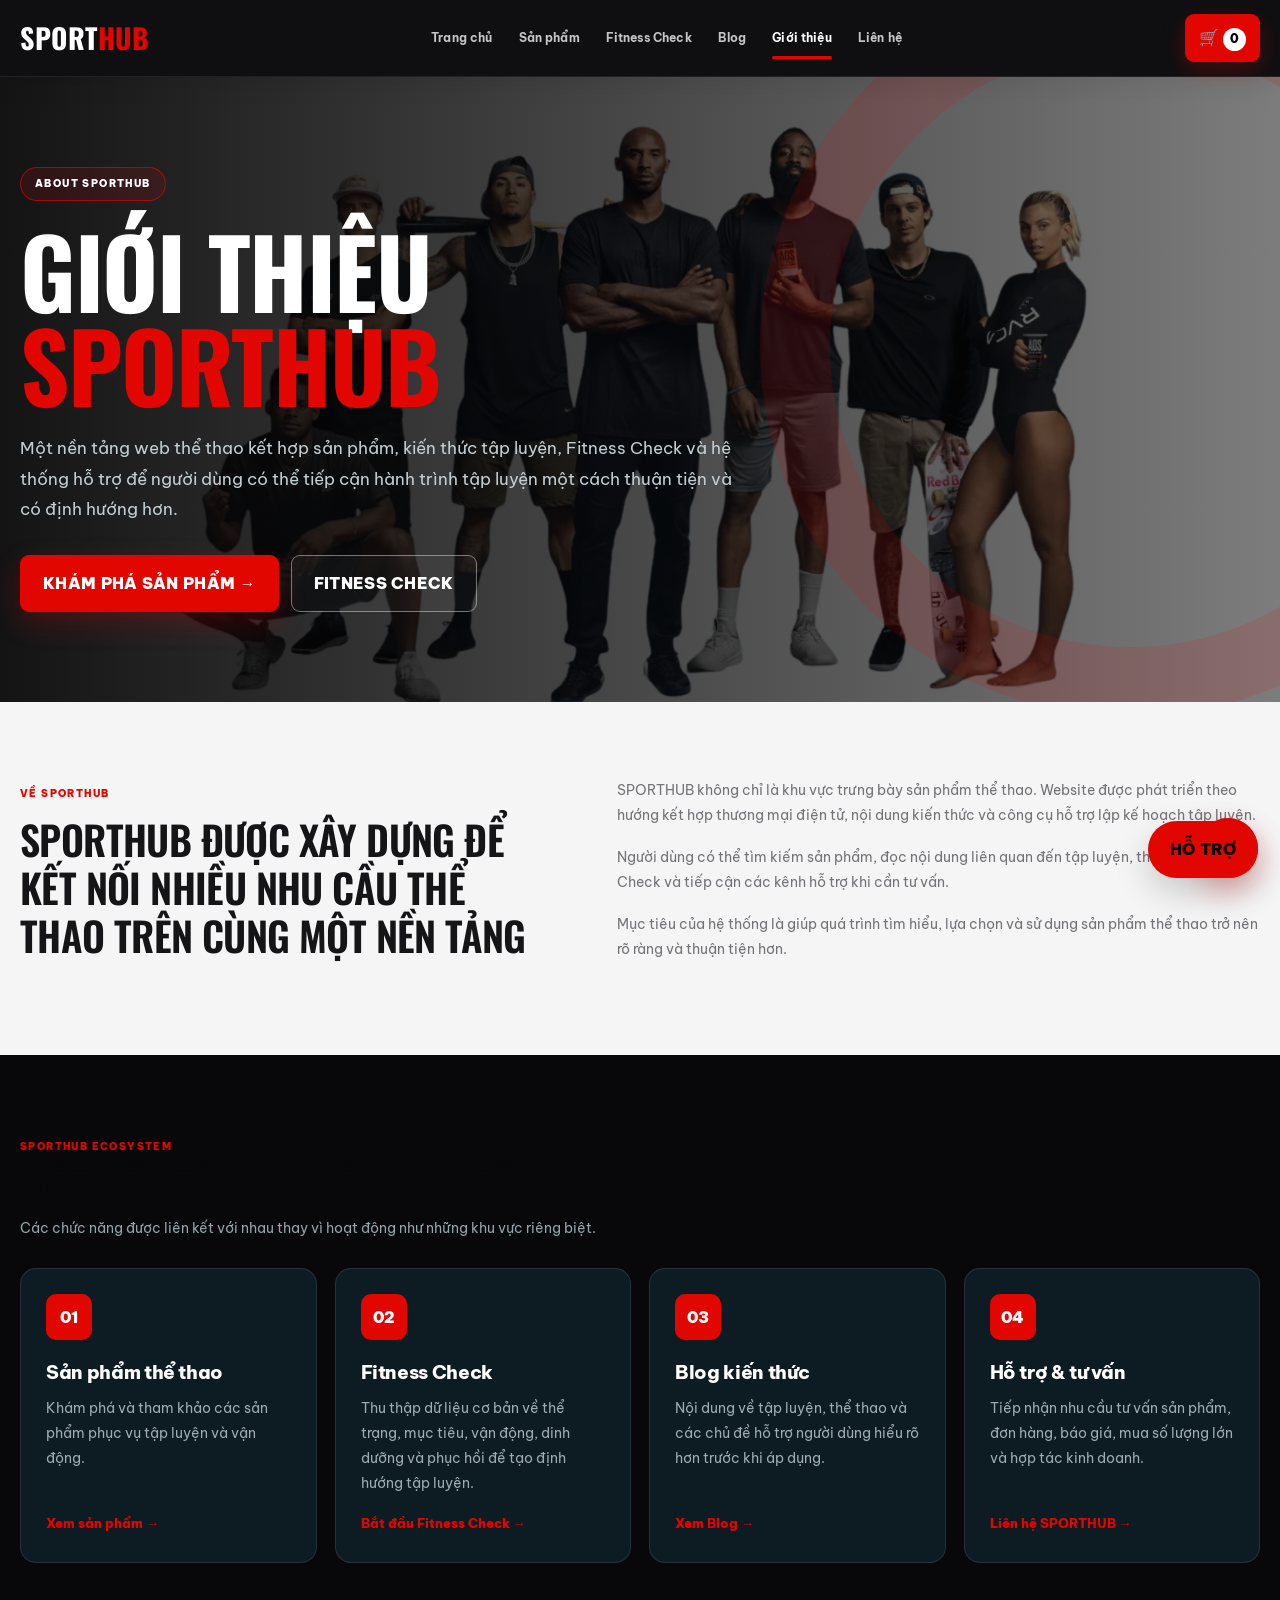
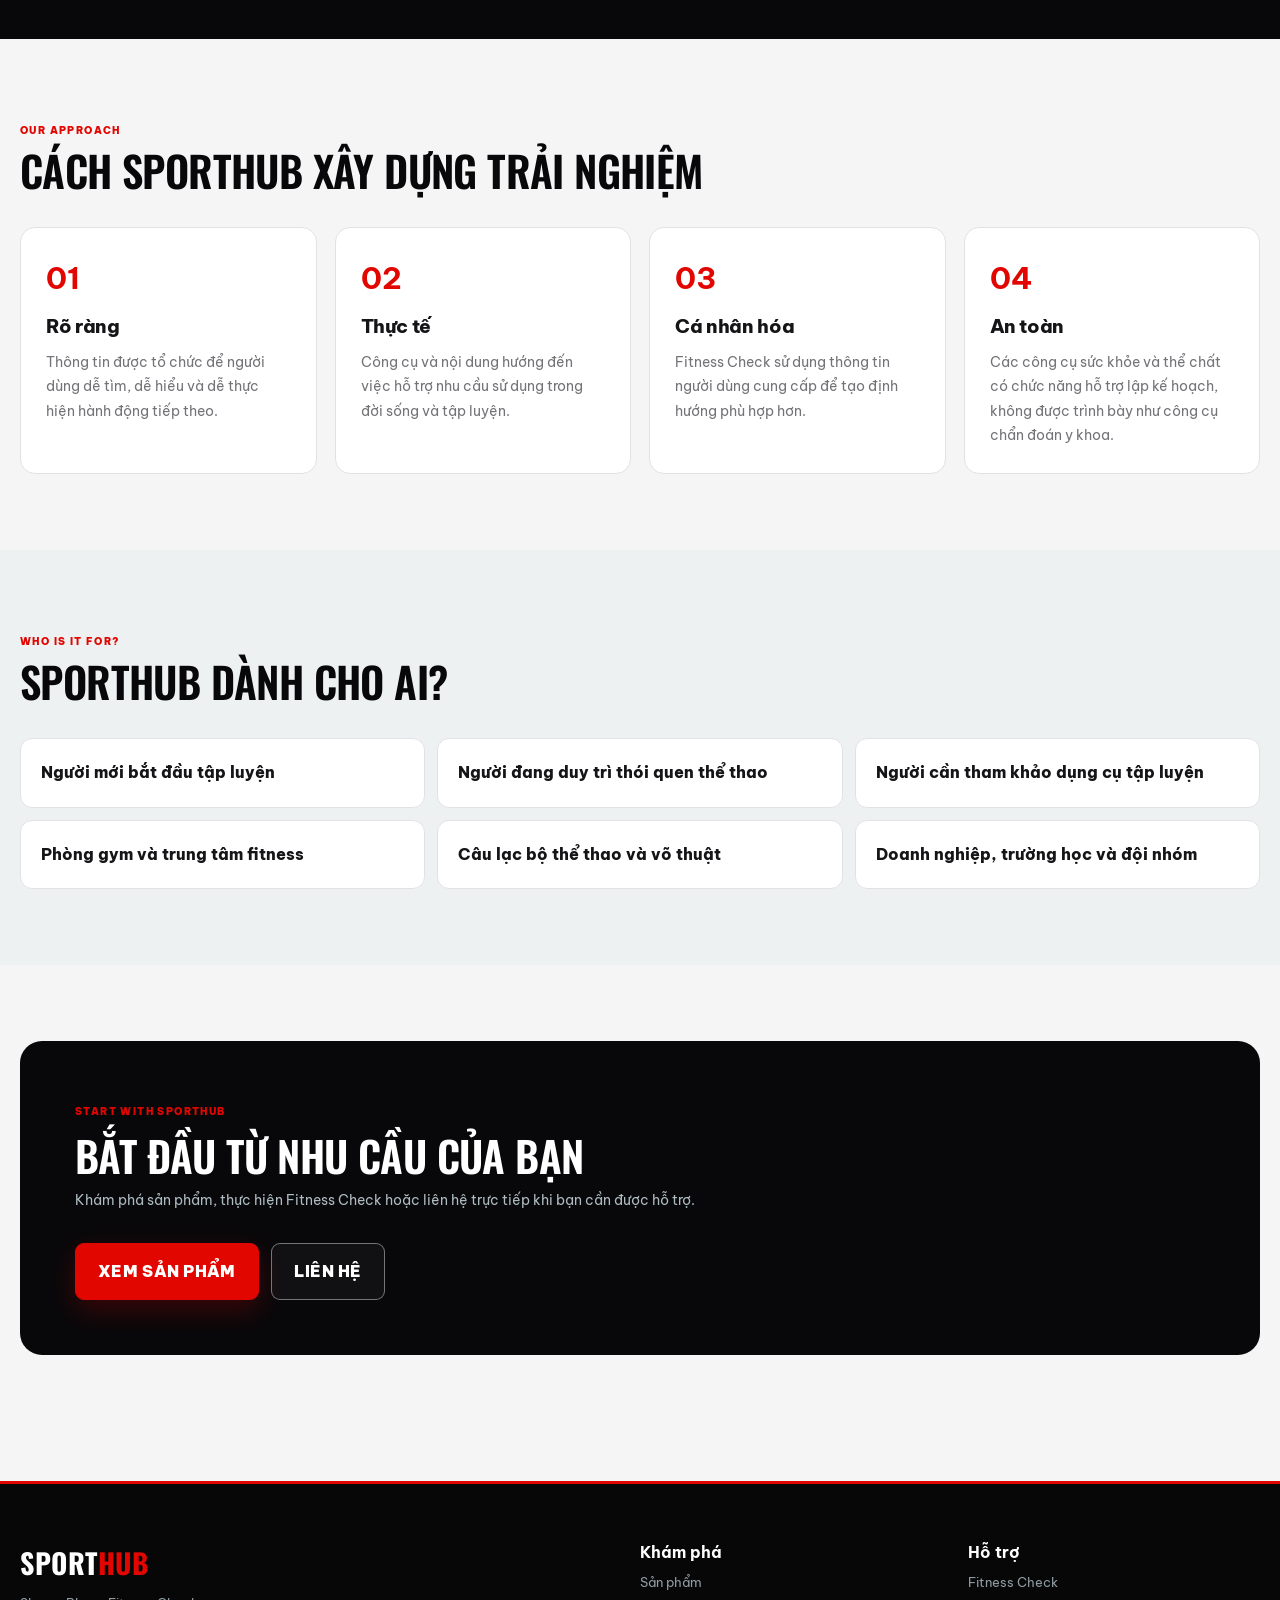
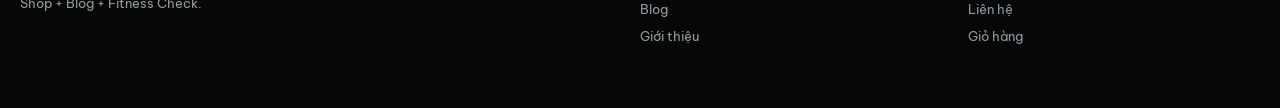
==== commit d312396a: "bo sung tinh nang chat" ====
--- a/gioi-thieu/index.html
+++ b/gioi-thieu/index.html
@@ -2,6 +2,7 @@
 <html lang="vi">
 
 <head>
+
     <meta charset="utf-8">
 
     <meta
@@ -32,6 +33,7 @@
         rel="stylesheet"
         href="../css/style.css"
     >
+
 </head>
 
 
@@ -91,7 +93,9 @@
             href="../cart.html"
         >
             🛒
-            <span class="cart-count">0</span>
+            <span class="cart-count">
+                0
+            </span>
         </a>
 
     </div>
@@ -602,7 +606,9 @@
 
         <div>
 
-            <b>Khám phá</b>
+            <b>
+                Khám phá
+            </b>
 
             <a href="../shop.html">
                 Sản phẩm
@@ -621,7 +627,9 @@
 
         <div>
 
-            <b>Hỗ trợ</b>
+            <b>
+                Hỗ trợ
+            </b>
 
             <a href="../health-check.html">
                 Fitness Check
@@ -643,7 +651,9 @@
 
 
 
-<!-- FLOAT CONTACT -->
+<!-- =====================================================
+     FLOAT CONTACT
+===================================================== -->
 
 <div class="floating-contact">
 
@@ -681,11 +691,57 @@
 
 
 
+<!-- =====================================================
+     JAVASCRIPT
+===================================================== -->
+
+
+<!-- IMAGE ENGINE -->
+
+<script src="../js/image-factory.js"></script>
+
+
+<!-- PRODUCT DATABASE -->
+
+<script src="../js/data.js"></script>
+
+
+<!--
+     CATALOG DATABASE
+     Metadata + catalog sản phẩm P01 - P52.
+-->
+
+<script src="../js/catalog-data.js"></script>
+
+
+<!-- MAIN / CART / UTILITY -->
+
 <script src="../js/main.js"></script>
 
+
+<!-- INFO PAGE EFFECTS -->
+
 <script src="../js/info-pages.js"></script>
 
 
+<!--
+     SPORTHUB AI COACH & CUSTOMER ASSISTANT
+
+     Lưu ý:
+     File này nằm trong thư mục gioi-thieu/
+     nên chatbot phải dùng đường dẫn ../js/chatbot.js
+
+     Đặt cuối cùng để chatbot có thể truy cập:
+     - dữ liệu sản phẩm
+     - catalog P01 - P52
+     - utility chung
+     - trạng thái giỏ hàng
+     - chức năng của trang giới thiệu
+-->
+
+<script src="../js/chatbot.js?v=6.4"></script>
+
+
 </body>
 
 </html>
--- a/css/style.css
+++ b/css/style.css
@@ -1,4 +1,4 @@
-@import url('https://fonts.googleapis.com/css2?family=Be+Vietnam+Pro:wght@400;500;600;700;800;900&display=swap');
+@import url('https://fonts.googleapis.com/css2?family=Be+Vietnam+Pro:wght@400;500;600;700;800;900&family=Oswald:wght@500;600;700&display=swap');
 *{box-sizing:border-box;margin:0;padding:0} :root{--lime:#c8ff00;--lime2:#97c500;--ink:#061016;--ink2:#0d1b22;--paper:#f4f6f7;--white:#fff;--muted:#68767d;--line:#dfe5e8;--red:#ef4444;--amber:#f59e0b} html{scroll-behavior:smooth} body{font-family:Inter,Arial,Helvetica,sans-serif;background:var(--paper);color:#10161a;line-height:1.55} a{text-decoration:none;color:inherit} img{max-width:100%;display:block} button,input,select,textarea{font:inherit} button{cursor:pointer}.container{width:min(1380px,calc(100% - 40px));margin:auto}.header{position:sticky;top:0;z-index:1000;background:rgba(6,16,22,.96);backdrop-filter:blur(14px);border-bottom:1px solid rgba(255,255,255,.06)}.nav{min-height:74px;display:flex;align-items:center;justify-content:space-between;gap:28px}.logo{font-size:27px;font-weight:950;color:#fff;letter-spacing:-1.5px}.logo span{color:var(--lime)}nav{display:flex;gap:26px;align-items:center}nav a{color:#bdc8cd;font-size:14px}nav a:hover,nav a.active{color:var(--lime)}.cart-link{background:var(--lime);padding:10px 14px;border-radius:9px;font-weight:850}.cart-count{display:inline-grid;place-items:center;width:23px;height:23px;background:var(--ink);color:#fff;border-radius:50%;font-size:12px}.hero{min-height:680px;background:radial-gradient(circle at 78% 30%,rgba(200,255,0,.18),transparent 23%),linear-gradient(120deg,#061016 0%,#0e2027 58%,#07141a 100%);color:#fff;display:flex;align-items:center;overflow:hidden;position:relative}.hero:after{content:'';position:absolute;right:-120px;top:80px;width:620px;height:620px;border:55px solid rgba(200,255,0,.08);border-radius:50%}.hero-content{padding:90px 0;position:relative;z-index:1}.eyebrow,.hero-label{font-size:12px;font-weight:900;letter-spacing:1.6px;color:var(--lime2)}.hero-label{display:inline-block;color:var(--lime);padding:9px 14px;border:1px solid rgba(200,255,0,.32);border-radius:99px;background:rgba(200,255,0,.07)}.hero h1{font-size:clamp(58px,8vw,110px);line-height:.91;letter-spacing:-5px;max-width:850px;margin:24px 0}.hero h1 span{color:var(--lime)}.hero p{max-width:690px;color:#bdc8cd;font-size:18px;line-height:1.8}.hero-actions{display:flex;gap:12px;margin-top:30px}.btn-primary,.btn-secondary,.btn-dark{display:inline-flex;align-items:center;justify-content:center;border-radius:9px;padding:14px 22px;font-weight:900;border:0}.btn-primary{background:var(--lime);color:var(--ink)}.btn-primary:hover{background:#d6ff42}.btn-secondary{color:#fff;border:1px solid rgba(255,255,255,.28)}.btn-dark{background:var(--ink);color:#fff}.section{padding:80px 0}.section-heading{display:flex;align-items:end;justify-content:space-between;gap:20px;margin-bottom:30px}.section-heading h2{font-size:38px;line-height:1.1;margin:6px 0}.section-heading p{color:var(--muted)}.advantage-grid{display:grid;grid-template-columns:repeat(4,1fr);background:#fff;border:1px solid var(--line);border-radius:16px;margin-top:-34px;position:relative;z-index:2;overflow:hidden}.advantage{padding:24px;display:flex;gap:13px;border-right:1px solid var(--line)}.advantage:last-child{border-right:0}.advantage-icon{width:44px;height:44px;display:grid;place-items:center;background:var(--lime);border-radius:10px;font-weight:900}.advantage span{display:block;color:var(--muted);font-size:12px;margin-top:4px}.product-grid,.blog-grid{display:grid;grid-template-columns:repeat(4,1fr);gap:20px}.product-card,.blog-card{background:#fff;border:1px solid var(--line);border-radius:16px;overflow:hidden;transition:.25s}.product-card:hover,.blog-card:hover{transform:translateY(-6px);box-shadow:0 18px 45px rgba(0,0,0,.08)}.product-image{height:260px;position:relative;background:#0b1920;overflow:hidden}.product-image img,.blog-card img{width:100%;height:100%;object-fit:cover}.product-badge{position:absolute;left:14px;top:14px;background:var(--lime);padding:6px 9px;border-radius:6px;font-size:11px;font-weight:900}.product-info,.blog-content{padding:19px}.product-category,.blog-category{font-size:11px;font-weight:900;color:#668600;text-transform:uppercase}.product-info h3,.blog-content h3,.blog-content h2{font-size:18px;line-height:1.4;margin:8px 0}.product-info p,.blog-content p{color:var(--muted);font-size:13px;line-height:1.65}.rating{color:var(--amber);font-size:13px;margin:8px 0}.rating span{color:#87939a}.price{display:flex;align-items:center;gap:9px;margin:15px 0}.price strong{font-size:20px;color:var(--red)}.price del{font-size:13px;color:#9ba4a9}.product-btn,.read-more{display:block;text-align:center;background:var(--ink);color:#fff;padding:11px;border-radius:8px;font-size:13px;font-weight:800}.read-more{display:inline-block;padding:10px 14px}.product-btn:hover,.read-more:hover{background:var(--lime);color:var(--ink)}.page-hero{padding:95px 0;background:linear-gradient(135deg,#061016,#10252d);color:#fff}.page-hero h1{font-size:58px;margin:8px 0}.page-hero p{color:#afbdc3;max-width:700px}.toolbar{display:grid;grid-template-columns:2fr 1fr 1fr;gap:12px;margin-bottom:26px}.toolbar input,.toolbar select,.field input,.field select,.field textarea,.detail-info select{width:100%;padding:13px 14px;border:1px solid var(--line);border-radius:9px;background:#fff;outline:none}.detail-layout{display:grid;grid-template-columns:1.1fr .9fr;gap:50px}.detail-media img{width:100%;height:610px;object-fit:cover;border-radius:20px}.detail-info h1{font-size:44px;line-height:1.08;margin:12px 0}.detail-price{font-size:30px;font-weight:900;color:var(--red);margin:18px 0}.detail-price del{font-size:15px;color:#98a2a7;margin-left:8px}.detail-desc{white-space:pre-line;color:var(--muted);line-height:1.8}.qty{display:flex;align-items:center;gap:12px;margin:16px 0}.qty button{width:38px;height:38px;border:0;border-radius:7px;background:#e7ecee}.policy{margin-top:25px;padding:18px;background:#fff;border:1px solid var(--line);border-radius:11px}.policy div{padding:6px 0}.cart-layout,.checkout-layout{display:grid;grid-template-columns:1.35fr .65fr;gap:30px}.cart-item{display:grid;grid-template-columns:95px 1fr auto auto 36px;align-items:center;gap:16px;background:#fff;border-bottom:1px solid var(--line);padding:18px}.cart-item img{width:95px;height:75px;object-fit:cover;border-radius:9px}.cart-summary,.checkout-summary,.checkout-form{background:#fff;border:1px solid var(--line);border-radius:14px;padding:24px;height:max-content}.summary-row,.summary-total{display:flex;justify-content:space-between;padding:10px 0}.summary-total{border-top:1px solid var(--line);font-size:20px;font-weight:900;margin-top:8px}.form-grid{display:grid;grid-template-columns:1fr 1fr;gap:12px}.field{margin-bottom:14px}.field label{display:block;font-weight:800;font-size:13px;margin-bottom:6px}.payment-option{display:flex;gap:10px;padding:14px;border:1px solid var(--line);border-radius:9px;margin:10px 0}.checkout-item{display:grid;grid-template-columns:58px 1fr;gap:10px;margin-bottom:12px}.checkout-item img{width:58px;height:48px;object-fit:cover;border-radius:7px}.success-modal{position:fixed;inset:0;background:rgba(0,0,0,.65);display:none;align-items:center;justify-content:center;z-index:4000}.success-modal.active{display:flex}.success-card{width:min(520px,calc(100% - 30px));background:#fff;border-radius:20px;padding:38px;text-align:center}.success-icon{width:82px;height:82px;border-radius:50%;display:grid;place-items:center;background:var(--lime);font-size:38px;margin:0 auto 18px}.blog-card img{height:220px;background:#0b1920}.article-header{background:linear-gradient(135deg,#061016,#10252d);color:#fff;padding:90px 20px}.article-heading{max-width:950px;margin:auto}.article-heading h1{font-size:56px;line-height:1.08;margin:15px 0}.article-heading p{font-size:18px;line-height:1.75;color:#b7c3c8}.article-main{max-width:1080px;margin:auto;padding:55px 20px}.article-cover{width:100%;max-height:610px;object-fit:cover;border-radius:20px;margin-bottom:45px}.article-content{max-width:800px;margin:auto}.article-section{margin-bottom:34px}.article-section h2{font-size:28px;line-height:1.25;margin-bottom:12px}.article-section p,.article-section li{font-size:16.5px;line-height:1.9;color:#45545b}.article-section p{margin:10px 0}.article-section ul{padding-left:22px;margin-top:10px}.article-callout{background:#eef6d8;border-left:4px solid var(--lime2);padding:18px;border-radius:8px;margin-top:17px}.article-callout p{margin-bottom:0}.fitness-layout{display:grid;grid-template-columns:1.4fr .6fr;gap:28px}.fitness-card,.fitness-aside{background:#fff;border:1px solid var(--line);border-radius:16px;padding:30px}.fitness-aside{position:sticky;top:96px;height:max-content}.progress-track{height:7px;background:#e5eaec;border-radius:10px;overflow:hidden;margin:10px 0 30px}.progress-bar{height:100%;width:20%;background:var(--lime);transition:.3s}.fitness-step{display:none}.fitness-step.active{display:block}.fitness-step h2{font-size:32px;margin:8px 0}.step-copy{color:var(--muted);margin-bottom:24px}.health-q{padding:16px;background:#f6f8f9;border-radius:10px;margin:10px 0}.health-q p{font-weight:800;margin-bottom:10px}.health-q label{margin-right:20px}.goal-grid{display:grid;grid-template-columns:repeat(2,1fr);gap:12px}.goal-card{border:2px solid var(--line);border-radius:12px;padding:18px;cursor:pointer}.goal-card input{margin-right:8px}.goal-card:has(input:checked){border-color:var(--lime2);background:#f5fadd}.equipment-grid{display:grid;grid-template-columns:repeat(2,1fr);gap:9px}.equipment-grid label{background:#f5f7f8;padding:11px;border-radius:8px}.fitness-controls{display:flex;justify-content:space-between;margin-top:28px}.fitness-result{display:none;background:#061016;color:#fff;padding:80px 0}.fitness-result.active{display:block}.result-grid{display:grid;grid-template-columns:repeat(4,1fr);gap:12px}.result-stat,.workout-day,.guide-card,.safety-box,.bmi-box{background:#102028;border-radius:12px;padding:20px}.result-stat span{display:block;color:#91a0a7;font-size:12px}.result-stat strong{display:block;color:var(--lime);font-size:20px;margin-top:6px}.safety-box{margin:18px 0}.safety-box.safe{background:#183522}.safety-box.caution{background:#493a13}.safety-box.stop{background:#4a1d1d}.workout-grid{display:grid;grid-template-columns:repeat(2,1fr);gap:16px;margin-top:20px}.workout-day{background:#fff;color:#111}.workout-day h3{margin-bottom:12px}.exercise{display:flex;justify-content:space-between;gap:10px;padding:10px 0;border-bottom:1px solid var(--line)}.exercise span{color:var(--muted);font-size:13px}.guide-grid{display:grid;grid-template-columns:repeat(4,1fr);gap:12px;margin-top:20px}.guide-card p{color:#a5b1b6;font-size:13px}.chat-toggle{position:fixed;right:22px;bottom:22px;width:60px;height:60px;border:0;border-radius:50%;background:var(--lime);font-size:25px;z-index:3000}.chatbox{position:fixed;right:22px;bottom:92px;width:370px;max-width:calc(100% - 28px);height:500px;background:#fff;border-radius:16px;box-shadow:0 20px 60px rgba(0,0,0,.25);overflow:hidden;display:none;flex-direction:column;z-index:3000}.chatbox.active{display:flex}.chat-head{padding:16px;background:var(--ink);color:#fff;display:flex;justify-content:space-between}.chat-messages{flex:1;overflow:auto;padding:14px;background:#eef2f3}.msg{max-width:85%;padding:10px 12px;border-radius:11px;margin:8px 0;font-size:14px}.msg.bot{background:#fff}.msg.user{background:var(--lime);margin-left:auto}.chat-input{display:flex;gap:7px;padding:11px}.chat-input input{flex:1;padding:10px;border:1px solid var(--line);border-radius:8px}.chat-input button{width:42px;border:0;border-radius:8px;background:var(--lime)}.toast{position:fixed;left:50%;bottom:-70px;transform:translateX(-50%);background:#061016;color:#fff;padding:12px 18px;border-radius:8px;z-index:6000;transition:.25s}.toast.show{bottom:22px}.empty{text-align:center;padding:55px 20px;grid-column:1/-1}footer{background:#040b0f;color:#fff;padding:55px 0;margin-top:50px}.footer-grid{display:grid;grid-template-columns:2fr 1fr 1fr;gap:35px}.footer-grid a,.footer-grid p{color:#8f9da3;font-size:13px;margin:5px 0;display:block}
 @media(max-width:1050px){.product-grid,.blog-grid{grid-template-columns:repeat(3,1fr)}.advantage-grid{grid-template-columns:repeat(2,1fr)}.fitness-layout{grid-template-columns:1fr}.fitness-aside{position:static}.guide-grid,.result-grid{grid-template-columns:repeat(2,1fr)}}
 @media(max-width:800px){nav{display:none}.product-grid,.blog-grid{grid-template-columns:repeat(2,1fr)}.toolbar,.detail-layout,.cart-layout,.checkout-layout{grid-template-columns:1fr}.detail-media img{height:450px}.footer-grid{grid-template-columns:1fr 1fr}.article-heading h1{font-size:40px}.workout-grid{grid-template-columns:1fr}}
@@ -1165,4 +1165,6804 @@
         padding: 12px 17px;
     }
 
+}
+/* =========================================================
+   SPORTHUB - SHOP CATEGORY GRID
+========================================================= */
+
+
+/* =========================================================
+   1. KHỐI DANH MỤC
+========================================================= */
+
+.shop-categories {
+    margin-bottom: 64px;
+}
+
+.shop-categories .section-heading {
+    margin-bottom: 26px;
+}
+
+
+/* =========================================================
+   2. CATEGORY GRID
+========================================================= */
+
+.category-grid {
+    display: grid;
+    grid-template-columns: repeat(8, minmax(0, 1fr));
+    gap: 14px;
+}
+
+
+/* =========================================================
+   3. CATEGORY CARD
+========================================================= */
+
+.category-card {
+    appearance: none;
+    -webkit-appearance: none;
+
+    width: 100%;
+
+    padding: 10px 10px 14px;
+
+    background: #ffffff;
+
+    border: 1px solid var(--line);
+
+    border-radius: 16px;
+
+    cursor: pointer;
+
+    overflow: hidden;
+
+    text-align: center;
+
+    color: var(--ink);
+
+    transition:
+        transform 0.25s ease,
+        box-shadow 0.25s ease,
+        border-color 0.25s ease,
+        background 0.25s ease;
+}
+
+
+/* =========================================================
+   4. ẢNH CATEGORY
+========================================================= */
+
+.category-card img {
+    width: 100%;
+
+    aspect-ratio: 1 / 1;
+
+    object-fit: cover;
+
+    border-radius: 12px;
+
+    background: #f2f5f6;
+
+    transition:
+        transform 0.35s ease;
+}
+
+
+/* =========================================================
+   5. TÊN CATEGORY
+========================================================= */
+
+.category-card span {
+    display: block;
+
+    margin-top: 12px;
+
+    min-height: 40px;
+
+    display: flex;
+    align-items: center;
+    justify-content: center;
+
+    font-size: 13px;
+
+    line-height: 1.3;
+
+    font-weight: 850;
+
+    color: var(--ink);
+}
+
+
+/* =========================================================
+   6. HOVER
+========================================================= */
+
+.category-card:hover {
+    transform: translateY(-5px);
+
+    border-color: var(--lime2);
+
+    box-shadow:
+        0 14px 34px rgba(6, 16, 22, 0.10);
+}
+
+
+.category-card:hover img {
+    transform: scale(1.06);
+}
+
+
+.category-card:hover span {
+    color: #668600;
+}
+
+
+/* =========================================================
+   7. CATEGORY ĐANG ĐƯỢC CHỌN
+========================================================= */
+
+.category-card.active {
+    background: #f6ffdb;
+
+    border-color: var(--lime2);
+
+    box-shadow:
+        0 0 0 2px rgba(200, 255, 0, 0.18);
+}
+
+
+.category-card.active span {
+    color: #587400;
+}
+
+
+/* =========================================================
+   8. KEYBOARD / ACCESSIBILITY
+========================================================= */
+
+.category-card:focus-visible {
+    outline: 3px solid rgba(151, 197, 0, 0.35);
+
+    outline-offset: 3px;
+}
+
+
+/* =========================================================
+   9. KHU VỰC SEARCH + FILTER
+========================================================= */
+
+.shop-filter-area {
+    padding-top: 45px;
+
+    margin-top: 10px;
+
+    border-top: 1px solid var(--line);
+}
+
+
+.shop-filter-area .section-heading {
+    margin-bottom: 22px;
+}
+
+
+/* =========================================================
+   10. TOOLBAR SHOP
+========================================================= */
+
+.shop-filter-area .toolbar {
+    padding: 16px;
+
+    background: #ffffff;
+
+    border: 1px solid var(--line);
+
+    border-radius: 14px;
+
+    box-shadow:
+        0 8px 24px rgba(6, 16, 22, 0.04);
+}
+
+
+.shop-filter-area .toolbar input,
+.shop-filter-area .toolbar select {
+    min-height: 50px;
+
+    border-radius: 10px;
+
+    transition:
+        border-color 0.2s ease,
+        box-shadow 0.2s ease;
+}
+
+
+.shop-filter-area .toolbar input:focus,
+.shop-filter-area .toolbar select:focus {
+    border-color: var(--lime2);
+
+    box-shadow:
+        0 0 0 3px rgba(151, 197, 0, 0.12);
+}
+
+
+/* =========================================================
+   11. PRODUCT RESULT
+========================================================= */
+
+.shop-result-head {
+    display: flex;
+
+    align-items: center;
+
+    justify-content: space-between;
+
+    gap: 20px;
+
+    margin: 28px 0 20px;
+}
+
+
+.shop-result-head p {
+    color: var(--muted);
+
+    font-size: 14px;
+}
+
+
+.shop-result-head strong {
+    color: var(--ink);
+
+    font-size: 18px;
+}
+
+
+/* =========================================================
+   12. TABLET
+========================================================= */
+
+@media (max-width: 1050px) {
+
+    .category-grid {
+        grid-template-columns:
+            repeat(4, minmax(0, 1fr));
+    }
+
+}
+
+
+/* =========================================================
+   13. MOBILE
+========================================================= */
+
+@media (max-width: 800px) {
+
+    .shop-categories {
+        margin-bottom: 48px;
+    }
+
+
+    .category-grid {
+        grid-template-columns:
+            repeat(3, minmax(0, 1fr));
+
+        gap: 10px;
+    }
+
+
+    .category-card {
+        padding: 7px 7px 11px;
+
+        border-radius: 13px;
+    }
+
+
+    .category-card img {
+        border-radius: 9px;
+    }
+
+
+    .category-card span {
+        margin-top: 9px;
+
+        min-height: 36px;
+
+        font-size: 12px;
+    }
+
+
+    .shop-filter-area {
+        padding-top: 36px;
+    }
+
+}
+
+
+/* =========================================================
+   14. MOBILE NHỎ
+========================================================= */
+
+@media (max-width: 480px) {
+
+    .category-grid {
+        grid-template-columns:
+            repeat(2, minmax(0, 1fr));
+    }
+
+
+    .category-card span {
+        font-size: 12.5px;
+    }
+
+}
+/* =========================================================
+   SPORTHUB - PRODUCT DETAIL V2
+========================================================= */
+
+
+/* =========================================================
+   1. BREADCRUMB
+========================================================= */
+
+.product-breadcrumb-wrap {
+    background: #ffffff;
+    border-bottom: 1px solid var(--line);
+}
+
+.product-breadcrumb {
+    display: flex;
+    align-items: center;
+    flex-wrap: wrap;
+    gap: 9px;
+
+    min-height: 52px;
+
+    font-size: 13px;
+    color: var(--muted);
+}
+
+.product-breadcrumb a {
+    color: #536168;
+    transition: color 0.2s ease;
+}
+
+.product-breadcrumb a:hover {
+    color: #668600;
+}
+
+.product-breadcrumb > span:last-child {
+    color: var(--ink);
+    font-weight: 750;
+}
+
+
+/* =========================================================
+   2. PRODUCT PAGE
+========================================================= */
+
+.product-detail-page {
+    background: var(--paper);
+}
+
+
+/* =========================================================
+   3. MAIN PRODUCT LAYOUT
+========================================================= */
+
+.product-detail-page .detail-layout {
+    display: grid;
+    grid-template-columns: minmax(0, 1.05fr) minmax(0, 0.95fr);
+    align-items: start;
+
+    gap: 56px;
+}
+
+
+/* =========================================================
+   4. PRODUCT IMAGE
+========================================================= */
+
+.detail-image-wrap {
+    position: relative;
+
+    width: 100%;
+
+    aspect-ratio: 1 / 1;
+
+    overflow: hidden;
+
+    background: #ffffff;
+
+    border: 1px solid var(--line);
+
+    border-radius: 22px;
+
+    box-shadow:
+        0 18px 50px rgba(6, 16, 22, 0.07);
+}
+
+.product-detail-page .detail-media img {
+    width: 100%;
+    height: 100%;
+
+    object-fit: cover;
+
+    border-radius: 0;
+
+    transition: transform 0.45s ease;
+}
+
+.detail-image-wrap:hover img {
+    transform: scale(1.025);
+}
+
+
+/* =========================================================
+   5. DETAIL DISCOUNT
+========================================================= */
+
+.detail-discount {
+    position: absolute;
+
+    top: 18px;
+    right: 18px;
+
+    z-index: 2;
+
+    display: inline-flex;
+    align-items: center;
+    justify-content: center;
+
+    min-width: 60px;
+    min-height: 38px;
+
+    padding: 8px 12px;
+
+    background: var(--red);
+    color: #ffffff;
+
+    border-radius: 9px;
+
+    font-size: 14px;
+    font-weight: 950;
+
+    box-shadow:
+        0 8px 20px rgba(0, 0, 0, 0.14);
+}
+
+
+/* =========================================================
+   6. PRODUCT INFORMATION
+========================================================= */
+
+.product-detail-page .detail-info {
+    min-width: 0;
+
+    padding: 8px 0;
+}
+
+
+/* =========================================================
+   7. PRODUCT META
+========================================================= */
+
+.detail-meta {
+    display: flex;
+    align-items: center;
+    flex-wrap: wrap;
+
+    gap: 10px;
+
+    margin-bottom: 13px;
+}
+
+.detail-meta .product-code {
+    padding: 7px 10px;
+
+    background: #e9edef;
+
+    border-radius: 7px;
+
+    color: #45535a;
+
+    font-size: 11px;
+}
+
+
+/* =========================================================
+   8. PRODUCT TITLE
+========================================================= */
+
+.product-detail-page .detail-info h1 {
+    max-width: 760px;
+
+    margin: 10px 0 12px;
+
+    font-size: clamp(34px, 4vw, 52px);
+
+    line-height: 1.07;
+
+    letter-spacing: -1.6px;
+
+    color: var(--ink);
+}
+
+
+/* =========================================================
+   9. RATING
+========================================================= */
+
+.product-detail-page .detail-info .rating {
+    display: flex;
+    align-items: center;
+    flex-wrap: wrap;
+
+    gap: 6px;
+
+    margin: 11px 0;
+
+    font-size: 14px;
+}
+
+.product-detail-page .detail-info .rating strong {
+    color: var(--ink);
+}
+
+.product-detail-page .detail-info .rating span {
+    color: var(--muted);
+}
+
+
+/* =========================================================
+   10. LEAD DESCRIPTION
+========================================================= */
+
+.detail-lead {
+    max-width: 680px;
+
+    margin: 17px 0;
+
+    color: #526168;
+
+    font-size: 15px;
+
+    line-height: 1.75;
+}
+
+
+/* =========================================================
+   11. PRICE
+========================================================= */
+
+.product-detail-page .detail-price {
+    display: flex;
+    align-items: baseline;
+    flex-wrap: wrap;
+
+    gap: 12px;
+
+    margin: 22px 0 13px;
+
+    color: var(--red);
+
+    font-size: 34px;
+
+    line-height: 1;
+
+    font-weight: 950;
+}
+
+.product-detail-page .detail-price del {
+    color: #98a2a7;
+
+    font-size: 15px;
+
+    font-weight: 600;
+}
+
+
+/* =========================================================
+   12. STOCK
+========================================================= */
+
+.detail-stock {
+    margin: 15px 0 22px;
+}
+
+.stock-in,
+.stock-out {
+    display: inline-flex;
+    align-items: center;
+
+    padding: 8px 11px;
+
+    border-radius: 8px;
+
+    font-size: 12px;
+
+    font-weight: 850;
+}
+
+.stock-in {
+    background: #eff9e6;
+    color: #507400;
+}
+
+.stock-out {
+    background: #fff0f0;
+    color: #b42318;
+}
+
+
+/* =========================================================
+   13. PRODUCT OPTION
+========================================================= */
+
+.detail-option {
+    margin: 19px 0;
+}
+
+.detail-option > strong,
+.detail-option label {
+    display: block;
+
+    margin-bottom: 8px;
+
+    color: var(--ink);
+
+    font-size: 13px;
+}
+
+.product-detail-page .detail-info select {
+    min-height: 50px;
+
+    padding: 12px 14px;
+
+    border: 1px solid var(--line);
+
+    border-radius: 10px;
+
+    background: #ffffff;
+
+    outline: none;
+
+    transition:
+        border-color 0.2s ease,
+        box-shadow 0.2s ease;
+}
+
+.product-detail-page .detail-info select:focus {
+    border-color: var(--lime2);
+
+    box-shadow:
+        0 0 0 3px rgba(151, 197, 0, 0.12);
+}
+
+
+/* =========================================================
+   14. QUANTITY
+========================================================= */
+
+.product-detail-page .qty {
+    display: inline-flex;
+    align-items: center;
+
+    gap: 4px;
+
+    margin: 0;
+
+    padding: 4px;
+
+    background: #ffffff;
+
+    border: 1px solid var(--line);
+
+    border-radius: 10px;
+}
+
+.product-detail-page .qty button {
+    width: 42px;
+    height: 42px;
+
+    display: grid;
+    place-items: center;
+
+    border: 0;
+
+    border-radius: 7px;
+
+    background: #eef2f3;
+
+    color: var(--ink);
+
+    font-size: 20px;
+
+    transition:
+        background 0.2s ease,
+        color 0.2s ease;
+}
+
+.product-detail-page .qty button:hover {
+    background: var(--lime);
+    color: var(--ink);
+}
+
+.product-detail-page .qty strong {
+    min-width: 43px;
+
+    text-align: center;
+
+    font-size: 15px;
+}
+
+
+/* =========================================================
+   15. ADD TO CART
+========================================================= */
+
+.detail-add-cart {
+    width: 100%;
+
+    min-height: 54px;
+
+    margin-top: 5px;
+
+    font-size: 14px;
+
+    letter-spacing: 0.3px;
+}
+
+.detail-add-cart:disabled {
+    cursor: not-allowed;
+
+    opacity: 0.5;
+}
+
+
+/* =========================================================
+   16. POLICY
+========================================================= */
+
+.product-detail-page .policy {
+    display: grid;
+
+    gap: 0;
+
+    margin-top: 24px;
+
+    padding: 9px 18px;
+
+    background: #ffffff;
+
+    border: 1px solid var(--line);
+
+    border-radius: 13px;
+}
+
+.product-detail-page .policy div {
+    padding: 12px 0;
+
+    border-bottom: 1px solid #edf0f1;
+
+    color: #536168;
+
+    font-size: 13px;
+}
+
+.product-detail-page .policy div:last-child {
+    border-bottom: 0;
+}
+
+
+/* =========================================================
+   17. PRODUCT INFORMATION SECTION
+========================================================= */
+
+.product-information-section {
+    padding: 80px 0;
+
+    background: #ffffff;
+
+    border-top: 1px solid var(--line);
+
+    border-bottom: 1px solid var(--line);
+}
+
+
+/* =========================================================
+   18. DETAIL CONTENT GRID
+========================================================= */
+
+.product-detail-sections {
+    display: grid;
+
+    grid-template-columns:
+        repeat(2, minmax(0, 1fr));
+
+    gap: 18px;
+}
+
+
+/* =========================================================
+   19. DETAIL SECTION CARD
+========================================================= */
+
+.product-detail-section {
+    padding: 26px;
+
+    background: #f7f9f9;
+
+    border: 1px solid var(--line);
+
+    border-radius: 16px;
+}
+
+.product-detail-section h2 {
+    margin-bottom: 15px;
+
+    color: var(--ink);
+
+    font-size: 21px;
+
+    line-height: 1.25;
+}
+
+.product-detail-section p {
+    color: #536168;
+
+    font-size: 15px;
+
+    line-height: 1.85;
+}
+
+
+/* =========================================================
+   20. DESCRIPTION FULL WIDTH
+========================================================= */
+
+.product-description-section {
+    grid-column: 1 / -1;
+
+    padding: 32px;
+}
+
+.product-description-section p {
+    max-width: 1050px;
+
+    font-size: 16px;
+
+    line-height: 1.9;
+}
+
+
+/* =========================================================
+   21. DETAIL LIST
+========================================================= */
+
+.product-detail-list {
+    display: grid;
+
+    gap: 11px;
+
+    padding: 0;
+
+    list-style: none;
+}
+
+.product-detail-list li {
+    position: relative;
+
+    padding-left: 24px;
+
+    color: #536168;
+
+    font-size: 14px;
+
+    line-height: 1.7;
+}
+
+.product-detail-list li::before {
+    content: "✓";
+
+    position: absolute;
+
+    top: 0;
+    left: 0;
+
+    color: #668600;
+
+    font-weight: 950;
+}
+
+
+/* =========================================================
+   22. SPECIFICATION TABLE
+========================================================= */
+
+.product-spec-table {
+    overflow: hidden;
+
+    background: #ffffff;
+
+    border: 1px solid var(--line);
+
+    border-radius: 11px;
+}
+
+.product-spec-row {
+    display: grid;
+
+    grid-template-columns:
+        minmax(130px, 0.8fr)
+        minmax(0, 1.2fr);
+
+    gap: 15px;
+
+    padding: 13px 15px;
+
+    border-bottom: 1px solid var(--line);
+}
+
+.product-spec-row:last-child {
+    border-bottom: 0;
+}
+
+.product-spec-row span {
+    color: var(--muted);
+
+    font-size: 13px;
+}
+
+.product-spec-row strong {
+    color: var(--ink);
+
+    font-size: 13px;
+
+    font-weight: 800;
+}
+
+
+/* =========================================================
+   23. RELATED PRODUCTS
+========================================================= */
+
+.related-products-section {
+    background: var(--paper);
+}
+
+
+/* =========================================================
+   24. TABLET
+========================================================= */
+
+@media (max-width: 1050px) {
+
+    .product-detail-page .detail-layout {
+        gap: 36px;
+    }
+
+
+    .product-detail-page .detail-info h1 {
+        font-size: 40px;
+    }
+
+
+    .product-detail-sections {
+        grid-template-columns: 1fr 1fr;
+    }
+
+}
+
+
+/* =========================================================
+   25. MOBILE / TABLET NHỎ
+========================================================= */
+
+@media (max-width: 800px) {
+
+    .product-detail-page .detail-layout {
+        grid-template-columns: 1fr;
+
+        gap: 30px;
+    }
+
+
+    .detail-image-wrap {
+        max-width: 680px;
+
+        margin: auto;
+    }
+
+
+    .product-detail-page .detail-info {
+        padding-top: 0;
+    }
+
+
+    .product-detail-page .detail-info h1 {
+        font-size: 36px;
+
+        letter-spacing: -1px;
+    }
+
+
+    .product-detail-sections {
+        grid-template-columns: 1fr;
+    }
+
+
+    .product-description-section {
+        grid-column: auto;
+    }
+
+
+    .product-information-section {
+        padding: 60px 0;
+    }
+
+}
+
+
+/* =========================================================
+   26. MOBILE
+========================================================= */
+
+@media (max-width: 560px) {
+
+    .product-breadcrumb {
+        min-height: 46px;
+
+        font-size: 11px;
+    }
+
+
+    .product-detail-page > .section {
+        padding-top: 38px;
+        padding-bottom: 50px;
+    }
+
+
+    .detail-image-wrap {
+        border-radius: 15px;
+    }
+
+
+    .detail-discount {
+        top: 12px;
+        right: 12px;
+
+        min-width: 52px;
+        min-height: 32px;
+
+        font-size: 12px;
+    }
+
+
+    .product-detail-page .detail-info h1 {
+        font-size: 31px;
+    }
+
+
+    .detail-lead {
+        font-size: 14px;
+    }
+
+
+    .product-detail-page .detail-price {
+        font-size: 28px;
+    }
+
+
+    .product-detail-section,
+    .product-description-section {
+        padding: 20px;
+    }
+
+
+    .product-detail-section h2 {
+        font-size: 19px;
+    }
+
+
+    .product-description-section p {
+        font-size: 14px;
+    }
+
+
+    .product-spec-row {
+        grid-template-columns: 1fr;
+
+        gap: 5px;
+    }
+
+}
+/* =========================================================
+   SPORTHUB - SHOP FILTER SYSTEM V2
+   Search + Advanced Filter + Responsive
+========================================================= */
+
+
+/* =========================================================
+   1. SHOP FILTER WRAPPER
+========================================================= */
+
+.shop-filter-area {
+    margin-top: 64px;
+    padding: 32px;
+    border: 1px solid var(--line, #dfe5e8);
+    border-radius: 24px;
+    background: var(--white, #ffffff);
+    box-shadow:
+        0 12px 35px rgba(6, 16, 22, 0.06);
+}
+
+
+/* =========================================================
+   2. SEARCH BOX
+========================================================= */
+
+.shop-search-box {
+    display: flex;
+    flex-direction: column;
+    gap: 9px;
+    margin-bottom: 22px;
+}
+
+
+.shop-search-box label {
+    font-size: 13px;
+    font-weight: 800;
+    letter-spacing: 0.04em;
+    color: var(--ink, #061016);
+}
+
+
+.shop-search-box input {
+    width: 100%;
+    min-height: 54px;
+
+    padding:
+        0 18px;
+
+    border:
+        1px solid
+        var(--line, #dfe5e8);
+
+    border-radius:
+        14px;
+
+    background:
+        var(--paper, #f4f6f7);
+
+    color:
+        var(--ink, #061016);
+
+    font: inherit;
+
+    font-size:
+        15px;
+
+    outline:
+        none;
+
+    transition:
+        border-color 0.2s ease,
+        box-shadow 0.2s ease,
+        background 0.2s ease;
+}
+
+
+.shop-search-box input::placeholder {
+    color:
+        var(--muted, #68767d);
+}
+
+
+.shop-search-box input:hover {
+    border-color:
+        #c6d0d5;
+}
+
+
+.shop-search-box input:focus {
+    border-color:
+        var(--lime2, #97c500);
+
+    background:
+        var(--white, #ffffff);
+
+    box-shadow:
+        0 0 0 4px
+        rgba(200, 255, 0, 0.14);
+}
+
+
+/* =========================================================
+   3. FILTER GRID
+========================================================= */
+
+.shop-filter-grid {
+    display: grid;
+
+    grid-template-columns:
+        repeat(3, minmax(0, 1fr));
+
+    gap: 16px;
+}
+
+
+/* =========================================================
+   4. FILTER FIELD
+========================================================= */
+
+.shop-filter-field {
+    display: flex;
+    flex-direction: column;
+    gap: 8px;
+}
+
+
+.shop-filter-field label {
+    font-size: 12px;
+    line-height: 1.4;
+
+    font-weight: 800;
+
+    letter-spacing:
+        0.04em;
+
+    text-transform:
+        uppercase;
+
+    color:
+        var(--muted, #68767d);
+}
+
+
+.shop-filter-field select {
+    width: 100%;
+    min-height: 50px;
+
+    padding:
+        0 42px 0 14px;
+
+    border:
+        1px solid
+        var(--line, #dfe5e8);
+
+    border-radius:
+        12px;
+
+    background-color:
+        var(--paper, #f4f6f7);
+
+    color:
+        var(--ink, #061016);
+
+    font:
+        inherit;
+
+    font-size:
+        14px;
+
+    font-weight:
+        700;
+
+    cursor:
+        pointer;
+
+    outline:
+        none;
+
+    transition:
+        border-color 0.2s ease,
+        box-shadow 0.2s ease,
+        background 0.2s ease;
+}
+
+
+.shop-filter-field select:hover {
+    border-color:
+        #c6d0d5;
+}
+
+
+.shop-filter-field select:focus {
+    border-color:
+        var(--lime2, #97c500);
+
+    background:
+        var(--white, #ffffff);
+
+    box-shadow:
+        0 0 0 4px
+        rgba(200, 255, 0, 0.14);
+}
+
+
+/* =========================================================
+   5. FILTER ACTION
+========================================================= */
+
+.shop-filter-actions {
+    display: flex;
+
+    justify-content:
+        flex-end;
+
+    align-items:
+        center;
+
+    gap: 12px;
+
+    margin-top:
+        22px;
+
+    padding-top:
+        20px;
+
+    border-top:
+        1px solid
+        var(--line, #dfe5e8);
+}
+
+
+.shop-filter-actions .btn-secondary {
+    min-height:
+        46px;
+
+    padding:
+        0 20px;
+
+    border-radius:
+        12px;
+
+    cursor:
+        pointer;
+
+    font-weight:
+        900;
+
+    letter-spacing:
+        0.04em;
+
+    transition:
+        transform 0.2s ease,
+        border-color 0.2s ease,
+        background 0.2s ease;
+}
+
+
+.shop-filter-actions .btn-secondary:hover {
+    transform:
+        translateY(-2px);
+
+    border-color:
+        var(--ink, #061016);
+}
+
+
+/* =========================================================
+   6. PRODUCT RESULT HEAD
+========================================================= */
+
+.shop-result-head {
+    display: flex;
+
+    align-items:
+        center;
+
+    justify-content:
+        space-between;
+
+    gap:
+        20px;
+
+    margin:
+        34px 0 20px;
+
+    padding:
+        16px 20px;
+
+    border:
+        1px solid
+        var(--line, #dfe5e8);
+
+    border-radius:
+        14px;
+
+    background:
+        var(--paper, #f4f6f7);
+}
+
+
+.shop-result-head p {
+    margin:
+        0;
+
+    color:
+        var(--muted, #68767d);
+
+    font-size:
+        14px;
+}
+
+
+.shop-result-head strong {
+    color:
+        var(--ink, #061016);
+
+    font-size:
+        17px;
+}
+
+
+/* =========================================================
+   7. CATEGORY ACTIVE STATE
+========================================================= */
+
+.category-card {
+    position:
+        relative;
+
+    overflow:
+        hidden;
+
+    cursor:
+        pointer;
+
+    transition:
+        transform 0.25s ease,
+        border-color 0.25s ease,
+        box-shadow 0.25s ease;
+}
+
+
+.category-card:hover {
+    transform:
+        translateY(-4px);
+
+    box-shadow:
+        0 12px 26px
+        rgba(6, 16, 22, 0.08);
+}
+
+
+.category-card.active {
+    border-color:
+        var(--lime2, #97c500);
+
+    box-shadow:
+        0 0 0 3px
+        rgba(200, 255, 0, 0.18),
+        0 12px 30px
+        rgba(6, 16, 22, 0.08);
+
+    transform:
+        translateY(-3px);
+}
+
+
+.category-card.active::after {
+    content:
+        "✓";
+
+    position:
+        absolute;
+
+    top:
+        10px;
+
+    right:
+        10px;
+
+    display:
+        grid;
+
+    place-items:
+        center;
+
+    width:
+        28px;
+
+    height:
+        28px;
+
+    border-radius:
+        50%;
+
+    background:
+        var(--lime, #c8ff00);
+
+    color:
+        var(--ink, #061016);
+
+    font-size:
+        14px;
+
+    font-weight:
+        900;
+
+    box-shadow:
+        0 4px 12px
+        rgba(6, 16, 22, 0.16);
+}
+
+
+/* =========================================================
+   8. EMPTY RESULT
+========================================================= */
+
+.shop-empty,
+#shopGrid > .empty {
+    grid-column:
+        1 / -1;
+
+    width:
+        100%;
+
+    padding:
+        70px 28px;
+
+    border:
+        1px dashed
+        #c7d0d5;
+
+    border-radius:
+        20px;
+
+    background:
+        var(--paper, #f4f6f7);
+
+    text-align:
+        center;
+}
+
+
+.shop-empty h3,
+#shopGrid > .empty h2,
+#shopGrid > .empty h3 {
+    margin:
+        0 0 10px;
+
+    color:
+        var(--ink, #061016);
+}
+
+
+.shop-empty p,
+#shopGrid > .empty p {
+    max-width:
+        520px;
+
+    margin:
+        0 auto 20px;
+
+    color:
+        var(--muted, #68767d);
+
+    line-height:
+        1.7;
+}
+
+
+/* =========================================================
+   9. FILTER VISUAL GROUPING
+========================================================= */
+
+.shop-filter-field:nth-child(1),
+.shop-filter-field:nth-child(2),
+.shop-filter-field:nth-child(3) {
+    position:
+        relative;
+}
+
+
+.shop-filter-field select:not(:disabled) {
+    appearance:
+        auto;
+}
+
+
+/* =========================================================
+   10. CATEGORY SECTION SPACING
+========================================================= */
+
+.shop-categories {
+    margin-bottom:
+        20px;
+}
+
+
+.shop-categories .category-grid {
+    margin-top:
+        24px;
+}
+
+
+/* =========================================================
+   11. ACCESSIBILITY
+========================================================= */
+
+.category-card:focus-visible,
+.shop-filter-actions button:focus-visible {
+    outline:
+        3px solid
+        var(--lime, #c8ff00);
+
+    outline-offset:
+        3px;
+}
+
+
+.shop-search-box input:focus-visible,
+.shop-filter-field select:focus-visible {
+    outline:
+        none;
+}
+
+
+/* =========================================================
+   12. TABLET
+========================================================= */
+
+@media (max-width: 1050px) {
+
+    .shop-filter-grid {
+        grid-template-columns:
+            repeat(2, minmax(0, 1fr));
+    }
+
+
+    .shop-filter-area {
+        padding:
+            26px;
+    }
+
+}
+
+
+/* =========================================================
+   13. MOBILE
+========================================================= */
+
+@media (max-width: 700px) {
+
+    .shop-filter-area {
+        margin-top:
+            44px;
+
+        padding:
+            20px;
+
+        border-radius:
+            18px;
+    }
+
+
+    .shop-filter-grid {
+        grid-template-columns:
+            1fr;
+
+        gap:
+            14px;
+    }
+
+
+    .shop-search-box input {
+        min-height:
+            52px;
+
+        font-size:
+            16px;
+    }
+
+
+    .shop-filter-field select {
+        min-height:
+            50px;
+
+        font-size:
+            16px;
+    }
+
+
+    .shop-filter-actions {
+        justify-content:
+            stretch;
+    }
+
+
+    .shop-filter-actions .btn-secondary {
+        width:
+            100%;
+    }
+
+
+    .shop-result-head {
+        margin-top:
+            26px;
+
+        padding:
+            14px 16px;
+    }
+
+}
+
+
+/* =========================================================
+   14. SMALL MOBILE
+========================================================= */
+
+@media (max-width: 480px) {
+
+    .shop-filter-area {
+        padding:
+            16px;
+    }
+
+
+    .shop-search-box {
+        margin-bottom:
+            18px;
+    }
+
+
+    .shop-result-head {
+        border-radius:
+            12px;
+    }
+
+
+    .shop-empty,
+    #shopGrid > .empty {
+        padding:
+            50px 18px;
+    }
+
+}
+/* =========================================================
+   SPORTHUB - SHOP MARKETPLACE UI V3
+   Compact Category + Filter + Product Grid
+   Desktop / Tablet / Mobile
+========================================================= */
+
+
+/* =========================================================
+   1. SHOP PAGE
+========================================================= */
+
+.shop-page {
+    width: 100%;
+    overflow-x: hidden;
+    background: #f4f6f7;
+}
+
+
+/* =========================================================
+   2. CĂN ĐỀU CONTAINER RIÊNG CHO SHOP
+========================================================= */
+
+.shop-page > section > .container,
+.shop-page .shop-intro-inner {
+    width: min(1320px, calc(100% - 40px));
+    margin-inline: auto;
+}
+
+
+/* =========================================================
+   3. SHOP INTRO
+   Nhỏ gọn hơn hero cũ
+========================================================= */
+
+.shop-intro {
+    padding: 34px 0 30px;
+
+    background:
+        radial-gradient(
+            circle at 85% 15%,
+            rgba(200, 255, 0, 0.12),
+            transparent 24%
+        ),
+        linear-gradient(
+            135deg,
+            #061016,
+            #10252d
+        );
+
+    color: #ffffff;
+}
+
+
+.shop-intro-inner {
+    display: flex;
+    align-items: center;
+    justify-content: space-between;
+
+    min-height: 110px;
+}
+
+
+.shop-intro-label {
+    display: inline-block;
+
+    margin-bottom: 7px;
+
+    color: var(--lime);
+
+    font-size: 11px;
+    line-height: 1;
+
+    font-weight: 900;
+
+    letter-spacing: 1.3px;
+}
+
+
+.shop-intro h1 {
+    margin: 0;
+
+    font-size: clamp(26px, 3vw, 40px);
+    line-height: 1.08;
+
+    font-weight: 950;
+
+    letter-spacing: -1.2px;
+}
+
+
+.shop-intro p {
+    max-width: 620px;
+
+    margin-top: 9px;
+
+    color: #b7c4ca;
+
+    font-size: 14px;
+    line-height: 1.6;
+}
+
+
+/* =========================================================
+   4. CATEGORY SECTION
+========================================================= */
+
+.shop-category-section {
+    padding: 22px 0 0;
+}
+
+
+/* =========================================================
+   5. TITLE BAR
+========================================================= */
+
+.shop-section-title {
+    display: flex;
+    align-items: center;
+    justify-content: space-between;
+
+    min-height: 50px;
+
+    padding: 0 18px;
+
+    background: #ffffff;
+
+    border: 1px solid var(--line);
+    border-bottom: 0;
+
+    border-radius: 12px 12px 0 0;
+}
+
+
+.shop-section-title h2 {
+    margin: 0;
+
+    color: #445159;
+
+    font-size: 14px;
+    line-height: 1;
+
+    font-weight: 900;
+
+    letter-spacing: 0.7px;
+}
+
+
+.shop-view-all {
+    padding: 6px 0;
+
+    border: 0;
+
+    background: transparent;
+
+    color: #668600;
+
+    font-size: 12px;
+    font-weight: 800;
+}
+
+
+.shop-view-all:hover {
+    color: var(--ink);
+}
+
+
+/* =========================================================
+   6. CATEGORY GRID
+   DESKTOP = 8 CỘT × 2 HÀNG
+========================================================= */
+
+.shop-page .shop-category-grid {
+    display: grid;
+
+    grid-template-columns:
+        repeat(
+            8,
+            minmax(0, 1fr)
+        );
+
+    gap: 0;
+
+    width: 100%;
+
+    background: #ffffff;
+
+    border-top: 1px solid var(--line);
+    border-left: 1px solid var(--line);
+
+    border-radius: 0 0 12px 12px;
+
+    overflow: hidden;
+}
+
+
+/* =========================================================
+   7. CATEGORY CARD
+========================================================= */
+
+.shop-page .category-card {
+    position: relative;
+
+    display: flex;
+    flex-direction: column;
+
+    align-items: center;
+    justify-content: center;
+
+    gap: 7px;
+
+    min-width: 0;
+    min-height: 118px;
+
+    padding: 10px 6px;
+
+    border: 0;
+
+    border-right: 1px solid var(--line);
+    border-bottom: 1px solid var(--line);
+
+    border-radius: 0;
+
+    background: #ffffff;
+
+    color: var(--ink);
+
+    text-align: center;
+
+    transition:
+        background 0.18s ease,
+        color 0.18s ease,
+        transform 0.18s ease;
+}
+
+
+.shop-page .category-card:hover {
+    z-index: 2;
+
+    background: #f8fbe9;
+
+    color: #668600;
+}
+
+
+.shop-page .category-card.active {
+    background: #f1f9d5;
+
+    color: #668600;
+
+    box-shadow:
+        inset 0 0 0 2px
+        rgba(151, 197, 0, 0.5);
+}
+
+
+/* =========================================================
+   8. CATEGORY IMAGE
+========================================================= */
+
+.shop-page .category-image {
+    display: flex;
+
+    align-items: center;
+    justify-content: center;
+
+    width: 62px;
+    height: 62px;
+
+    overflow: hidden;
+
+    border-radius: 50%;
+
+    background: #f4f6f7;
+}
+
+
+.shop-page .category-image img {
+    width: 100%;
+    height: 100%;
+
+    object-fit: cover;
+
+    transition:
+        transform 0.2s ease;
+}
+
+
+.shop-page .category-card:hover
+.category-image img {
+    transform: scale(1.06);
+}
+
+
+/* =========================================================
+   9. CATEGORY TEXT
+========================================================= */
+
+.shop-page .category-card > span {
+    display: -webkit-box;
+
+    overflow: hidden;
+
+    max-width: 100%;
+
+    color: inherit;
+
+    font-size: 11px;
+    line-height: 1.3;
+
+    font-weight: 750;
+
+    -webkit-line-clamp: 2;
+    -webkit-box-orient: vertical;
+}
+
+
+/* =========================================================
+   10. FILTER SECTION
+========================================================= */
+
+.shop-filter-section {
+    padding: 18px 0 0;
+}
+
+
+/* =========================================================
+   11. FILTER WRAPPER
+========================================================= */
+
+.shop-filter-section .container {
+    padding: 16px;
+
+    background: #ffffff;
+
+    border: 1px solid var(--line);
+
+    border-radius: 12px;
+}
+
+
+/* =========================================================
+   12. SEARCH + SORT
+========================================================= */
+
+.shop-filter-top {
+    display: grid;
+
+    grid-template-columns:
+        minmax(0, 1fr)
+        230px;
+
+    gap: 12px;
+
+    align-items: center;
+}
+
+
+/* =========================================================
+   13. SEARCH
+========================================================= */
+
+.shop-page .shop-search-box {
+    position: relative;
+
+    width: 100%;
+}
+
+
+.shop-search-icon {
+    position: absolute;
+
+    top: 50%;
+    left: 14px;
+
+    transform: translateY(-50%);
+
+    z-index: 2;
+
+    font-size: 15px;
+
+    pointer-events: none;
+}
+
+
+.shop-page .shop-search-box input {
+    width: 100%;
+    height: 44px;
+
+    padding:
+        0
+        15px
+        0
+        43px;
+
+    border: 1px solid #dce2e5;
+
+    border-radius: 8px;
+
+    background: #ffffff;
+
+    color: var(--ink);
+
+    font-size: 13px;
+
+    outline: none;
+
+    transition:
+        border-color 0.2s ease,
+        box-shadow 0.2s ease;
+}
+
+
+.shop-page .shop-search-box input:focus {
+    border-color: #97c500;
+
+    box-shadow:
+        0 0 0 3px
+        rgba(151, 197, 0, 0.12);
+}
+
+
+/* =========================================================
+   14. SORT
+========================================================= */
+
+.shop-filter-top > select {
+    width: 100%;
+    height: 44px;
+
+    padding: 0 12px;
+
+    border: 1px solid #dce2e5;
+
+    border-radius: 8px;
+
+    background: #ffffff;
+
+    color: #334149;
+
+    font-size: 12px;
+
+    font-weight: 700;
+
+    outline: none;
+}
+
+
+/* =========================================================
+   15. ADVANCED FILTER GRID
+========================================================= */
+
+.shop-page .shop-filter-grid {
+    display: grid;
+
+    grid-template-columns:
+        repeat(
+            4,
+            minmax(0, 1fr)
+        );
+
+    gap: 10px;
+
+    margin-top: 12px;
+}
+
+
+/* =========================================================
+   16. FILTER FIELD
+========================================================= */
+
+.shop-page .shop-filter-field {
+    min-width: 0;
+}
+
+
+.shop-page .shop-filter-field label {
+    display: block;
+
+    margin-bottom: 5px;
+
+    color: #68767d;
+
+    font-size: 10px;
+    line-height: 1;
+
+    font-weight: 850;
+
+    letter-spacing: 0.3px;
+
+    text-transform: uppercase;
+}
+
+
+.shop-page .shop-filter-field select {
+    width: 100%;
+    height: 39px;
+
+    padding: 0 10px;
+
+    border: 1px solid #dfe5e8;
+
+    border-radius: 7px;
+
+    background: #f9fafb;
+
+    color: #263238;
+
+    font-size: 11.5px;
+
+    outline: none;
+
+    transition:
+        border-color 0.2s ease,
+        background 0.2s ease;
+}
+
+
+.shop-page .shop-filter-field select:focus {
+    border-color: #97c500;
+
+    background: #ffffff;
+}
+
+
+/* =========================================================
+   17. RESET FILTER
+========================================================= */
+
+.shop-filter-reset {
+    display: flex;
+    align-items: flex-end;
+}
+
+
+.shop-filter-reset button {
+    width: 100%;
+    height: 39px;
+
+    padding: 0 12px;
+
+    border: 1px solid #182329;
+
+    border-radius: 7px;
+
+    background: #182329;
+
+    color: #ffffff;
+
+    font-size: 11px;
+    font-weight: 850;
+
+    transition:
+        background 0.2s ease,
+        color 0.2s ease,
+        border-color 0.2s ease;
+}
+
+
+.shop-filter-reset button:hover {
+    border-color: var(--lime);
+
+    background: var(--lime);
+
+    color: var(--ink);
+}
+
+
+/* =========================================================
+   18. PRODUCT SECTION
+========================================================= */
+
+.shop-products-section {
+    padding: 24px 0 60px;
+}
+
+
+/* =========================================================
+   19. PRODUCT HEADING
+========================================================= */
+
+.shop-product-heading {
+    display: flex;
+
+    align-items: flex-end;
+    justify-content: space-between;
+
+    gap: 20px;
+
+    margin-bottom: 15px;
+
+    padding-bottom: 12px;
+
+    border-bottom: 2px solid #e6eaec;
+}
+
+
+.shop-product-label {
+    display: block;
+
+    margin-bottom: 3px;
+
+    color: #668600;
+
+    font-size: 10px;
+
+    font-weight: 900;
+
+    letter-spacing: 0.9px;
+}
+
+
+.shop-product-heading h2 {
+    margin: 0;
+
+    color: var(--ink);
+
+    font-size: 23px;
+    line-height: 1.15;
+
+    font-weight: 950;
+}
+
+
+.shop-result-count {
+    display: flex;
+
+    align-items: baseline;
+
+    gap: 5px;
+
+    white-space: nowrap;
+}
+
+
+.shop-result-count strong {
+    color: #668600;
+
+    font-size: 20px;
+
+    font-weight: 950;
+}
+
+
+.shop-result-count span {
+    color: #7b878d;
+
+    font-size: 12px;
+}
+
+
+/* =========================================================
+   20. PRODUCT GRID
+   DESKTOP = 5 CARD / HÀNG
+========================================================= */
+
+.shop-page .shop-product-grid {
+    display: grid;
+
+    grid-template-columns:
+        repeat(
+            5,
+            minmax(0, 1fr)
+        );
+
+    gap: 14px;
+
+    align-items: stretch;
+
+    width: 100%;
+}
+
+
+/* =========================================================
+   21. PRODUCT CARD SHOP
+========================================================= */
+
+.shop-page
+.shop-product-grid
+.product-card {
+    display: flex;
+
+    flex-direction: column;
+
+    min-width: 0;
+    height: 100%;
+
+    overflow: hidden;
+
+    border: 1px solid #e2e7e9;
+
+    border-radius: 10px;
+
+    background: #ffffff;
+
+    box-shadow: none;
+
+    transition:
+        transform 0.2s ease,
+        border-color 0.2s ease,
+        box-shadow 0.2s ease;
+}
+
+
+.shop-page
+.shop-product-grid
+.product-card:hover {
+    transform: translateY(-3px);
+
+    border-color:
+        rgba(
+            151,
+            197,
+            0,
+            0.65
+        );
+
+    box-shadow:
+        0 10px 26px
+        rgba(
+            6,
+            16,
+            22,
+            0.08
+        );
+}
+
+
+/* =========================================================
+   22. PRODUCT IMAGE
+========================================================= */
+
+.shop-page
+.shop-product-grid
+.product-image {
+    position: relative;
+
+    width: 100%;
+    height: auto;
+
+    aspect-ratio: 1 / 1;
+
+    overflow: hidden;
+
+    background: #f4f6f7;
+}
+
+
+.shop-page
+.shop-product-grid
+.product-image img {
+    width: 100%;
+    height: 100%;
+
+    object-fit: cover;
+}
+
+
+/* =========================================================
+   23. PRODUCT BADGES
+========================================================= */
+
+.shop-page
+.shop-product-grid
+.product-badge {
+    top: 8px;
+    left: 8px;
+
+    padding: 5px 7px;
+
+    border-radius: 5px;
+
+    font-size: 9px;
+}
+
+
+.shop-page
+.shop-product-grid
+.product-discount {
+    top: 8px;
+    right: 8px;
+
+    min-width: 40px;
+    min-height: 23px;
+
+    padding: 4px 6px;
+
+    border-radius: 5px;
+
+    font-size: 9.5px;
+}
+
+
+/* =========================================================
+   24. PRODUCT INFO
+========================================================= */
+
+.shop-page
+.shop-product-grid
+.product-info {
+    display: flex;
+
+    flex: 1;
+
+    flex-direction: column;
+
+    padding: 12px;
+}
+
+
+/* =========================================================
+   25. PRODUCT META
+========================================================= */
+
+.shop-page
+.shop-product-grid
+.product-meta {
+    gap: 5px;
+
+    margin-bottom: 6px;
+}
+
+
+.shop-page
+.shop-product-grid
+.product-code {
+    padding: 4px 6px;
+
+    border-radius: 4px;
+
+    font-size: 8.5px;
+}
+
+
+.shop-page
+.shop-product-grid
+.product-sport {
+    font-size: 8.5px;
+}
+
+
+/* =========================================================
+   26. PRODUCT NAME
+========================================================= */
+
+.shop-page
+.shop-product-grid
+.product-info h3 {
+    display: -webkit-box;
+
+    overflow: hidden;
+
+    min-height: 40px;
+
+    margin: 0 0 6px;
+
+    color: #162126;
+
+    font-size: 14px;
+    line-height: 1.4;
+
+    font-weight: 800;
+
+    -webkit-line-clamp: 2;
+    -webkit-box-orient: vertical;
+}
+
+
+/* =========================================================
+   27. RATING
+========================================================= */
+
+.shop-page
+.shop-product-grid
+.rating {
+    gap: 3px;
+
+    margin: 2px 0 7px;
+
+    font-size: 10px;
+}
+
+
+.shop-page
+.shop-product-grid
+.rating-star {
+    font-size: 12px;
+}
+
+
+.shop-page
+.shop-product-grid
+.rating strong {
+    font-size: 10px;
+}
+
+
+.shop-page
+.shop-product-grid
+.rating span:last-child {
+    font-size: 9.5px;
+}
+
+
+/* =========================================================
+   28. DESCRIPTION
+   Card nhỏ nên chỉ hiện 2 dòng
+========================================================= */
+
+.shop-page
+.shop-product-grid
+.product-short-description {
+    display: -webkit-box;
+
+    overflow: hidden;
+
+    min-height: 35px;
+
+    margin-bottom: 8px;
+
+    color: #77848a;
+
+    font-size: 10.5px;
+    line-height: 1.5;
+
+    -webkit-line-clamp: 2;
+    -webkit-box-orient: vertical;
+}
+
+
+/* =========================================================
+   29. PRICE
+========================================================= */
+
+.shop-page
+.shop-product-grid
+.price {
+    gap: 6px;
+
+    margin-top: auto;
+    margin-bottom: 9px;
+
+    padding-top: 2px;
+}
+
+
+.shop-page
+.shop-product-grid
+.price strong {
+    color: var(--red);
+
+    font-size: 16px;
+    line-height: 1;
+
+    font-weight: 950;
+}
+
+
+.shop-page
+.shop-product-grid
+.price del {
+    font-size: 9.5px;
+}
+
+
+/* =========================================================
+   30. PRODUCT BUTTON
+========================================================= */
+
+.shop-page
+.shop-product-grid
+.product-btn {
+    min-height: 36px;
+
+    padding: 8px 10px;
+
+    border-radius: 6px;
+
+    font-size: 10.5px;
+}
+
+
+/* =========================================================
+   31. EMPTY STATE
+========================================================= */
+
+.shop-page .shop-empty {
+    grid-column: 1 / -1;
+
+    padding: 60px 20px;
+
+    border: 1px dashed #ccd4d8;
+
+    border-radius: 10px;
+
+    background: #ffffff;
+}
+
+
+.shop-page .shop-empty h3 {
+    margin-bottom: 8px;
+
+    font-size: 20px;
+}
+
+
+.shop-page .shop-empty p {
+    margin-bottom: 16px;
+
+    color: var(--muted);
+
+    font-size: 13px;
+}
+
+
+/* =========================================================
+   32. DESKTOP NHỎ
+   1100 - 1250px
+========================================================= */
+
+@media (max-width: 1250px) {
+
+    .shop-page
+    .shop-category-grid {
+        grid-template-columns:
+            repeat(
+                8,
+                minmax(0, 1fr)
+            );
+    }
+
+
+    .shop-page
+    .shop-product-grid {
+        grid-template-columns:
+            repeat(
+                4,
+                minmax(0, 1fr)
+            );
+    }
+
+
+    .shop-page
+    .shop-filter-grid {
+        grid-template-columns:
+            repeat(
+                4,
+                minmax(0, 1fr)
+            );
+    }
+
+}
+
+
+/* =========================================================
+   33. TABLET
+========================================================= */
+
+@media (max-width: 900px) {
+
+    .shop-page > section > .container,
+    .shop-page .shop-intro-inner {
+        width:
+            calc(
+                100% - 28px
+            );
+    }
+
+
+    .shop-intro {
+        padding: 28px 0;
+    }
+
+
+    .shop-page
+    .shop-category-grid {
+        grid-template-columns:
+            repeat(
+                4,
+                minmax(0, 1fr)
+            );
+    }
+
+
+    .shop-page
+    .category-card {
+        min-height: 108px;
+    }
+
+
+    .shop-page
+    .category-image {
+        width: 56px;
+        height: 56px;
+    }
+
+
+    .shop-filter-top {
+        grid-template-columns:
+            minmax(0, 1fr)
+            190px;
+    }
+
+
+    .shop-page
+    .shop-filter-grid {
+        grid-template-columns:
+            repeat(
+                2,
+                minmax(0, 1fr)
+            );
+    }
+
+
+    .shop-page
+    .shop-product-grid {
+        grid-template-columns:
+            repeat(
+                3,
+                minmax(0, 1fr)
+            );
+
+        gap: 12px;
+    }
+
+}
+
+
+/* =========================================================
+   34. MOBILE
+========================================================= */
+
+@media (max-width: 650px) {
+
+    .shop-page > section > .container,
+    .shop-page .shop-intro-inner {
+        width:
+            calc(
+                100% - 24px
+            );
+
+        margin-inline: auto;
+    }
+
+
+    /* ---------------------------------------------
+       INTRO
+    --------------------------------------------- */
+
+    .shop-intro {
+        padding: 22px 0;
+    }
+
+
+    .shop-intro-inner {
+        min-height: 86px;
+    }
+
+
+    .shop-intro h1 {
+        font-size: 25px;
+    }
+
+
+    .shop-intro p {
+        margin-top: 6px;
+
+        font-size: 12px;
+    }
+
+
+    /* ---------------------------------------------
+       CATEGORY
+    --------------------------------------------- */
+
+    .shop-category-section {
+        padding-top: 14px;
+    }
+
+
+    .shop-section-title {
+        min-height: 44px;
+
+        padding-inline: 12px;
+    }
+
+
+    .shop-section-title h2 {
+        font-size: 12px;
+    }
+
+
+    .shop-view-all {
+        font-size: 10.5px;
+    }
+
+
+    .shop-page
+    .shop-category-grid {
+        grid-template-columns:
+            repeat(
+                4,
+                minmax(0, 1fr)
+            );
+    }
+
+
+    .shop-page
+    .category-card {
+        min-height: 94px;
+
+        gap: 5px;
+
+        padding: 8px 3px;
+    }
+
+
+    .shop-page
+    .category-image {
+        width: 48px;
+        height: 48px;
+    }
+
+
+    .shop-page
+    .category-card > span {
+        font-size: 9.5px;
+        line-height: 1.25;
+    }
+
+
+    /* ---------------------------------------------
+       FILTER
+    --------------------------------------------- */
+
+    .shop-filter-section {
+        padding-top: 12px;
+    }
+
+
+    .shop-filter-section
+    .container {
+        padding: 12px;
+    }
+
+
+    .shop-filter-top {
+        grid-template-columns: 1fr;
+
+        gap: 8px;
+    }
+
+
+    .shop-page
+    .shop-search-box input,
+    .shop-filter-top > select {
+        height: 41px;
+    }
+
+
+    .shop-page
+    .shop-filter-grid {
+        grid-template-columns:
+            repeat(
+                2,
+                minmax(0, 1fr)
+            );
+
+        gap: 8px;
+
+        margin-top: 9px;
+    }
+
+
+    .shop-page
+    .shop-filter-field label {
+        font-size: 9px;
+    }
+
+
+    .shop-page
+    .shop-filter-field select,
+    .shop-filter-reset button {
+        height: 37px;
+
+        padding-inline: 8px;
+
+        font-size: 10px;
+    }
+
+
+    /* ---------------------------------------------
+       PRODUCT HEADING
+    --------------------------------------------- */
+
+    .shop-products-section {
+        padding-top: 18px;
+    }
+
+
+    .shop-product-heading {
+        align-items: center;
+
+        margin-bottom: 12px;
+    }
+
+
+    .shop-product-label {
+        font-size: 8.5px;
+    }
+
+
+    .shop-product-heading h2 {
+        font-size: 18px;
+    }
+
+
+    .shop-result-count strong {
+        font-size: 16px;
+    }
+
+
+    .shop-result-count span {
+        font-size: 10px;
+    }
+
+
+    /* ---------------------------------------------
+       PRODUCTS
+       MOBILE = 2 CARD / HÀNG
+    --------------------------------------------- */
+
+    .shop-page
+    .shop-product-grid {
+        grid-template-columns:
+            repeat(
+                2,
+                minmax(0, 1fr)
+            );
+
+        gap: 9px;
+    }
+
+
+    .shop-page
+    .shop-product-grid
+    .product-info {
+        padding: 9px;
+    }
+
+
+    .shop-page
+    .shop-product-grid
+    .product-info h3 {
+        min-height: 36px;
+
+        font-size: 12px;
+    }
+
+
+    .shop-page
+    .shop-product-grid
+    .product-short-description {
+        display: none;
+    }
+
+
+    .shop-page
+    .shop-product-grid
+    .rating span:last-child {
+        display: none;
+    }
+
+
+    .shop-page
+    .shop-product-grid
+    .price strong {
+        font-size: 14px;
+    }
+
+
+    .shop-page
+    .shop-product-grid
+    .price del {
+        display: none;
+    }
+
+
+    .shop-page
+    .shop-product-grid
+    .product-btn {
+        min-height: 34px;
+
+        padding: 7px 5px;
+
+        font-size: 9.5px;
+    }
+
+}
+
+
+/* =========================================================
+   35. MOBILE RẤT NHỎ
+========================================================= */
+
+@media (max-width: 390px) {
+
+    .shop-page > section > .container,
+    .shop-page .shop-intro-inner {
+        width:
+            calc(
+                100% - 20px
+            );
+    }
+
+
+    .shop-page
+    .category-card {
+        min-height: 88px;
+    }
+
+
+    .shop-page
+    .category-image {
+        width: 44px;
+        height: 44px;
+    }
+
+
+    .shop-page
+    .category-card > span {
+        font-size: 9px;
+    }
+
+
+    .shop-page
+    .shop-filter-grid {
+        grid-template-columns: 1fr;
+    }
+
+
+    .shop-filter-reset {
+        grid-column: 1 / -1;
+    }
+
+
+    .shop-page
+    .shop-product-grid {
+        gap: 7px;
+    }
+
+}
+/* =========================================================
+   SPORTHUB UI SYSTEM V4
+   RED / WHITE / BLACK
+   SPORT E-COMMERCE UX/UI
+========================================================= */
+
+
+/* =========================================================
+   01. DESIGN TOKENS
+========================================================= */
+
+:root {
+
+    --red: #e10600;
+    --red-dark: #b80500;
+    --red-soft: #fff0ef;
+
+    --black: #09090b;
+    --black-2: #111114;
+    --black-3: #1b1b1f;
+
+    --white: #ffffff;
+
+    --paper: #f6f6f7;
+    --paper-2: #eeeeef;
+
+    --text: #151518;
+    --muted: #737378;
+
+    --line: #e3e3e5;
+
+    --shadow-sm:
+        0 6px 20px rgba(0,0,0,.06);
+
+    --shadow-md:
+        0 18px 45px rgba(0,0,0,.10);
+
+    --shadow-red:
+        0 12px 30px rgba(225,6,0,.24);
+
+    /* Override màu cũ */
+    --lime: var(--red);
+    --lime2: var(--red-dark);
+    --ink: var(--black);
+    --ink2: var(--black-2);
+}
+
+
+/* =========================================================
+   02. GLOBAL
+========================================================= */
+
+html {
+    scroll-behavior: smooth;
+}
+
+
+body {
+
+    font-family:
+        "Be Vietnam Pro",
+        Arial,
+        sans-serif !important;
+
+    background:
+        var(--paper);
+
+    color:
+        var(--text);
+
+    line-height:
+        1.65;
+
+    letter-spacing:
+        -0.1px;
+
+}
+
+
+/* Nội dung phụ dễ đọc */
+
+p,
+li,
+input,
+select,
+textarea {
+
+    font-family:
+        "Be Vietnam Pro",
+        Arial,
+        sans-serif !important;
+
+}
+
+
+/* =========================================================
+   03. HEADLINE FONT
+========================================================= */
+
+h1,
+h2,
+.hero h1,
+.page-hero h1,
+.info-hero h1,
+.contact-hero h1,
+.article-heading h1,
+.section-heading h2,
+.shop-intro h1,
+.shop-product-heading h2 {
+
+    font-family:
+        "Oswald",
+        "Be Vietnam Pro",
+        sans-serif !important;
+
+    font-weight:
+        700;
+
+    text-transform:
+        uppercase;
+
+    letter-spacing:
+        -0.7px;
+
+}
+
+
+h3,
+h4,
+.product-info h3,
+.blog-content h3 {
+
+    font-family:
+        "Be Vietnam Pro",
+        Arial,
+        sans-serif !important;
+
+    font-weight:
+        800;
+
+}
+
+
+/* =========================================================
+   04. BODY BACKGROUND
+========================================================= */
+
+body,
+.shop-page {
+
+    background:
+        #f5f5f6 !important;
+
+}
+
+
+/* =========================================================
+   05. HEADER
+========================================================= */
+
+.header {
+
+    background:
+        rgba(9,9,11,.96) !important;
+
+    border-bottom:
+        1px solid rgba(255,255,255,.08);
+
+    box-shadow:
+        0 5px 25px rgba(0,0,0,.10);
+
+}
+
+
+.nav {
+
+    min-height:
+        76px;
+
+}
+
+
+/* LOGO */
+
+.logo {
+
+    font-family:
+        "Oswald",
+        sans-serif !important;
+
+    font-size:
+        28px;
+
+    font-weight:
+        700;
+
+    letter-spacing:
+        .2px;
+
+    color:
+        #fff;
+
+}
+
+
+.logo span {
+
+    color:
+        var(--red) !important;
+
+}
+
+
+/* NAV */
+
+nav a {
+
+    color:
+        #c7c7cb;
+
+    font-size:
+        13px;
+
+    font-weight:
+        700;
+
+    transition:
+        color .2s ease;
+
+}
+
+
+nav a:hover,
+nav a.active {
+
+    color:
+        #ffffff !important;
+
+}
+
+
+nav a.active {
+
+    position:
+        relative;
+
+}
+
+
+nav a.active::after {
+
+    content:
+        "";
+
+    position:
+        absolute;
+
+    left:
+        0;
+
+    right:
+        0;
+
+    bottom:
+        -10px;
+
+    height:
+        3px;
+
+    border-radius:
+        20px;
+
+    background:
+        var(--red);
+
+}
+
+
+/* =========================================================
+   06. CART HEADER
+========================================================= */
+
+.cart-link {
+
+    background:
+        var(--red) !important;
+
+    color:
+        #fff !important;
+
+    border-radius:
+        9px;
+
+    box-shadow:
+        0 8px 20px rgba(225,6,0,.22);
+
+    transition:
+        transform .2s ease,
+        background .2s ease;
+
+}
+
+
+.cart-link:hover {
+
+    background:
+        var(--red-dark) !important;
+
+    transform:
+        translateY(-2px);
+
+}
+
+
+.cart-count {
+
+    background:
+        #fff !important;
+
+    color:
+        var(--black) !important;
+
+}
+
+
+/* =========================================================
+   07. HOME HERO
+========================================================= */
+
+.hero {
+
+    min-height:
+        650px;
+
+    background:
+        linear-gradient(
+            90deg,
+            rgba(5,5,6,.94) 0%,
+            rgba(5,5,6,.78) 44%,
+            rgba(5,5,6,.30) 100%
+        ),
+        url("../images/banners/bn01-hero-home.webp") !important;
+
+    background-size:
+        cover !important;
+
+    background-position:
+        center !important;
+
+}
+
+
+.hero::after {
+
+    border-color:
+        rgba(225,6,0,.14) !important;
+
+}
+
+
+.hero-label {
+
+    background:
+        rgba(225,6,0,.12) !important;
+
+    color:
+        #fff !important;
+
+    border:
+        1px solid rgba(225,6,0,.55) !important;
+
+    font-size:
+        11px;
+
+    font-weight:
+        800;
+
+}
+
+
+.hero h1 {
+
+    color:
+        #fff;
+
+    line-height:
+        .90;
+
+    letter-spacing:
+        -2px;
+
+}
+
+
+.hero h1 span {
+
+    color:
+        var(--red) !important;
+
+}
+
+
+.hero p {
+
+    color:
+        #d0d0d3;
+
+    max-width:
+        650px;
+
+    font-size:
+        17px;
+
+}
+
+
+/* =========================================================
+   08. EYEBROW / SMALL LABEL
+========================================================= */
+
+.eyebrow,
+.shop-product-label,
+.shop-intro-label {
+
+    color:
+        var(--red) !important;
+
+    font-weight:
+        900;
+
+    letter-spacing:
+        1.4px;
+
+}
+
+
+/* =========================================================
+   09. PRIMARY BUTTON
+========================================================= */
+
+.btn-primary {
+
+    background:
+        var(--red) !important;
+
+    color:
+        #fff !important;
+
+    border:
+        1px solid var(--red);
+
+    box-shadow:
+        var(--shadow-red);
+
+    transition:
+        transform .2s ease,
+        box-shadow .2s ease,
+        background .2s ease;
+
+}
+
+
+.btn-primary:hover {
+
+    background:
+        var(--red-dark) !important;
+
+    transform:
+        translateY(-2px);
+
+    box-shadow:
+        0 15px 34px rgba(225,6,0,.30);
+
+}
+
+
+/* =========================================================
+   10. SECONDARY BUTTON
+========================================================= */
+
+.btn-secondary {
+
+    background:
+        rgba(255,255,255,.06);
+
+    color:
+        #fff;
+
+    border:
+        1px solid rgba(255,255,255,.38);
+
+    transition:
+        .2s ease;
+
+}
+
+
+.btn-secondary:hover {
+
+    background:
+        #fff;
+
+    color:
+        var(--black);
+
+}
+
+
+/* =========================================================
+   11. SECTION
+========================================================= */
+
+.section {
+
+    padding:
+        76px 0;
+
+}
+
+
+.section-heading {
+
+    margin-bottom:
+        28px;
+
+}
+
+
+.section-heading h2 {
+
+    color:
+        var(--black);
+
+    font-size:
+        clamp(30px,3.3vw,43px);
+
+}
+
+
+.section-heading p {
+
+    color:
+        var(--muted);
+
+    max-width:
+        630px;
+
+}
+
+
+/* Xem tất cả */
+
+.section-heading > a {
+
+    color:
+        var(--red);
+
+    font-size:
+        13px;
+
+    transition:
+        .2s;
+
+}
+
+
+.section-heading > a:hover {
+
+    color:
+        var(--black);
+
+}
+
+
+/* =========================================================
+   12. PRODUCT GRID
+========================================================= */
+
+.product-grid {
+
+    gap:
+        18px;
+
+}
+
+
+/* =========================================================
+   13. PRODUCT CARD
+========================================================= */
+
+.product-card {
+
+    background:
+        #fff !important;
+
+    border:
+        1px solid #e5e5e7 !important;
+
+    border-radius:
+        14px !important;
+
+    overflow:
+        hidden;
+
+    box-shadow:
+        0 4px 14px rgba(0,0,0,.025);
+
+    transition:
+        transform .24s ease,
+        box-shadow .24s ease,
+        border-color .24s ease;
+
+}
+
+
+.product-card:hover {
+
+    transform:
+        translateY(-6px);
+
+    border-color:
+        rgba(225,6,0,.28) !important;
+
+    box-shadow:
+        0 20px 45px rgba(0,0,0,.11);
+
+}
+
+
+/* =========================================================
+   14. PRODUCT IMAGE
+========================================================= */
+
+.product-image {
+
+    background:
+        #f1f1f2 !important;
+
+    overflow:
+        hidden;
+
+}
+
+
+.product-image img {
+
+    transition:
+        transform .35s ease;
+
+}
+
+
+.product-card:hover
+.product-image img {
+
+    transform:
+        scale(1.035);
+
+}
+
+
+/* =========================================================
+   15. PRODUCT BADGE
+========================================================= */
+
+.product-badge {
+
+    background:
+        var(--red) !important;
+
+    color:
+        #fff !important;
+
+    border-radius:
+        5px;
+
+    font-size:
+        10px;
+
+    font-weight:
+        900;
+
+    box-shadow:
+        0 4px 12px rgba(225,6,0,.20);
+
+}
+
+
+.product-discount {
+
+    background:
+        var(--black) !important;
+
+    color:
+        #fff !important;
+
+}
+
+
+/* =========================================================
+   16. PRODUCT INFORMATION
+========================================================= */
+
+.product-info {
+
+    padding:
+        17px !important;
+
+}
+
+
+.product-meta {
+
+    color:
+        #88888d;
+
+    font-size:
+        10px;
+
+}
+
+
+.product-code {
+
+    color:
+        #747479;
+
+}
+
+
+.product-sport {
+
+    color:
+        var(--red) !important;
+
+    font-weight:
+        800;
+
+}
+
+
+.product-info h3 {
+
+    font-size:
+        16px;
+
+    line-height:
+        1.4;
+
+    color:
+        var(--black);
+
+}
+
+
+.product-info h3 a:hover {
+
+    color:
+        var(--red);
+
+}
+
+
+/* =========================================================
+   17. PRODUCT DESCRIPTION
+========================================================= */
+
+.product-short-description {
+
+    color:
+        #76767b !important;
+
+    font-size:
+        12px !important;
+
+    line-height:
+        1.6 !important;
+
+}
+
+
+/* =========================================================
+   18. RATING
+========================================================= */
+
+.rating {
+
+    color:
+        #f5a000;
+
+}
+
+
+.rating strong {
+
+    color:
+        #303034;
+
+}
+
+
+.rating span {
+
+    color:
+        #949499;
+
+}
+
+
+/* =========================================================
+   19. PRODUCT PRICE
+========================================================= */
+
+.price {
+
+    margin:
+        12px 0 14px;
+
+}
+
+
+.price strong {
+
+    color:
+        var(--red) !important;
+
+    font-size:
+        21px;
+
+    font-weight:
+        900;
+
+}
+
+
+.price del {
+
+    color:
+        #a2a2a6;
+
+}
+
+
+/* =========================================================
+   20. XEM CHI TIẾT
+========================================================= */
+
+.product-btn {
+
+    display:
+        flex !important;
+
+    align-items:
+        center;
+
+    justify-content:
+        center;
+
+    min-height:
+        42px;
+
+    background:
+        var(--red) !important;
+
+    color:
+        #fff !important;
+
+    border:
+        1px solid var(--red);
+
+    border-radius:
+        8px;
+
+    font-size:
+        12px;
+
+    font-weight:
+        900;
+
+    text-transform:
+        uppercase;
+
+    letter-spacing:
+        .4px;
+
+    transition:
+        transform .2s ease,
+        background .2s ease,
+        box-shadow .2s ease;
+
+}
+
+
+.product-btn:hover {
+
+    background:
+        var(--black) !important;
+
+    border-color:
+        var(--black);
+
+    transform:
+        translateY(-2px);
+
+    box-shadow:
+        0 9px 20px rgba(0,0,0,.16);
+
+}
+
+
+/* =========================================================
+   21. SHOP HERO
+========================================================= */
+
+.shop-intro {
+
+    background:
+        linear-gradient(
+            110deg,
+            #08080a 0%,
+            #161619 75%,
+            #250604 100%
+        ) !important;
+
+}
+
+
+.shop-intro h1 {
+
+    color:
+        #fff;
+
+}
+
+
+/* =========================================================
+   22. SHOP CATEGORY
+========================================================= */
+
+.shop-section-title {
+
+    border-color:
+        #e6e6e8 !important;
+
+}
+
+
+.shop-section-title h2 {
+
+    color:
+        #29292d !important;
+
+}
+
+
+.shop-view-all {
+
+    color:
+        var(--red) !important;
+
+}
+
+
+.shop-page .category-card {
+
+    background:
+        #fff !important;
+
+    color:
+        #252529 !important;
+
+}
+
+
+.shop-page .category-card:hover {
+
+    background:
+        #fff5f4 !important;
+
+    color:
+        var(--red) !important;
+
+}
+
+
+.shop-page .category-card.active {
+
+    background:
+        var(--red-soft) !important;
+
+    color:
+        var(--red) !important;
+
+    box-shadow:
+        inset 0 0 0 2px
+        rgba(225,6,0,.45) !important;
+
+}
+
+
+/* =========================================================
+   23. SEARCH
+========================================================= */
+
+.shop-filter-section .container {
+
+    border:
+        1px solid #e2e2e4 !important;
+
+    box-shadow:
+        0 8px 26px rgba(0,0,0,.04);
+
+}
+
+
+.shop-page .shop-search-box input {
+
+    border:
+        1px solid #dadadd !important;
+
+    background:
+        #fff;
+
+}
+
+
+.shop-page .shop-search-box input:focus {
+
+    border-color:
+        var(--red) !important;
+
+    box-shadow:
+        0 0 0 4px rgba(225,6,0,.10) !important;
+
+}
+
+
+/* =========================================================
+   24. PRODUCT DETAIL PAGE
+========================================================= */
+
+.detail-media img {
+
+    background:
+        #f2f2f3;
+
+    border-radius:
+        16px;
+
+}
+
+
+.detail-info h1 {
+
+    font-family:
+        "Oswald",
+        "Be Vietnam Pro",
+        sans-serif !important;
+
+    color:
+        var(--black);
+
+}
+
+
+.detail-price {
+
+    color:
+        var(--red) !important;
+
+}
+
+
+.detail-option strong {
+
+    color:
+        #26262a;
+
+}
+
+
+/* =========================================================
+   25. ADD TO CART
+========================================================= */
+
+.detail-add-cart {
+
+    width:
+        100%;
+
+    min-height:
+        55px;
+
+    margin-top:
+        8px;
+
+    background:
+        var(--red) !important;
+
+    color:
+        #fff !important;
+
+    border:
+        1px solid var(--red) !important;
+
+    border-radius:
+        9px;
+
+    font-size:
+        14px;
+
+    font-weight:
+        900;
+
+    letter-spacing:
+        .5px;
+
+    box-shadow:
+        0 10px 28px rgba(225,6,0,.28);
+
+    animation:
+        sporthubCartPulse 2.4s ease-in-out infinite;
+
+}
+
+
+.detail-add-cart:hover {
+
+    background:
+        var(--black) !important;
+
+    border-color:
+        var(--black) !important;
+
+    animation:
+        none;
+
+    transform:
+        translateY(-2px);
+
+}
+
+
+/* Pulse nhẹ thay vì chớp gắt */
+
+@keyframes sporthubCartPulse {
+
+    0%,
+    100% {
+
+        box-shadow:
+            0 8px 22px rgba(225,6,0,.20);
+
+    }
+
+    50% {
+
+        box-shadow:
+            0 8px 22px rgba(225,6,0,.25),
+            0 0 0 7px rgba(225,6,0,.09);
+
+    }
+
+}
+
+
+/* Accessibility */
+
+@media (prefers-reduced-motion: reduce) {
+
+    .detail-add-cart {
+
+        animation:
+            none;
+
+    }
+
+}
+
+
+/* =========================================================
+   26. QUANTITY
+========================================================= */
+
+.qty button {
+
+    background:
+        #ededee !important;
+
+    color:
+        var(--black);
+
+    font-weight:
+        900;
+
+}
+
+
+.qty button:hover {
+
+    background:
+        var(--red) !important;
+
+    color:
+        #fff;
+
+}
+
+
+/* =========================================================
+   27. POLICY
+========================================================= */
+
+.policy {
+
+    background:
+        #fafafa !important;
+
+    border:
+        1px solid #e1e1e3 !important;
+
+    color:
+        #4e4e52;
+
+}
+
+
+/* =========================================================
+   28. BLOG CARD
+========================================================= */
+
+.blog-card {
+
+    background:
+        #fff;
+
+    border:
+        1px solid #e4e4e6;
+
+}
+
+
+.blog-category {
+
+    color:
+        var(--red) !important;
+
+}
+
+
+.blog-content h3:hover,
+.blog-content h2:hover {
+
+    color:
+        var(--red);
+
+}
+
+
+.read-more {
+
+    background:
+        transparent !important;
+
+    color:
+        var(--red) !important;
+
+    border:
+        1px solid var(--red);
+
+}
+
+
+.read-more:hover {
+
+    background:
+        var(--red) !important;
+
+    color:
+        #fff !important;
+
+}
+
+
+/* =========================================================
+   29. PROMO
+========================================================= */
+
+.promo {
+
+    background:
+        linear-gradient(
+            90deg,
+            rgba(8,8,10,.95) 0%,
+            rgba(8,8,10,.76) 48%,
+            rgba(110,0,0,.27) 100%
+        ),
+        url("../images/banners/bn03-promotion.webp") !important;
+
+    background-size:
+        cover !important;
+
+    background-position:
+        center !important;
+
+}
+
+
+/* =========================================================
+   30. FITNESS
+========================================================= */
+
+.progress-bar {
+
+    background:
+        var(--red) !important;
+
+}
+
+
+.goal-card:has(input:checked) {
+
+    border-color:
+        var(--red) !important;
+
+    background:
+        var(--red-soft) !important;
+
+}
+
+
+.result-stat strong {
+
+    color:
+        #ff4c46 !important;
+
+}
+
+
+/* =========================================================
+   31. ABOUT
+========================================================= */
+
+.info-dark {
+
+    background:
+        var(--black) !important;
+
+}
+
+
+.about-icon {
+
+    background:
+        var(--red) !important;
+
+    color:
+        #fff !important;
+
+}
+
+
+.about-feature-card:hover {
+
+    border-color:
+        rgba(225,6,0,.65) !important;
+
+}
+
+
+.about-feature-card a {
+
+    color:
+        #ff4b45 !important;
+
+}
+
+
+.principle-card strong {
+
+    color:
+        var(--red) !important;
+
+}
+
+
+/* =========================================================
+   32. CONTACT
+========================================================= */
+
+.contact-info-card:hover {
+
+    border-color:
+        var(--red) !important;
+
+}
+
+
+.contact-icon {
+
+    background:
+        #fff0ef !important;
+
+}
+
+
+.contact-info-card:hover
+.contact-icon {
+
+    background:
+        var(--red) !important;
+
+    color:
+        #fff;
+
+}
+
+
+.mini-action {
+
+    color:
+        var(--red) !important;
+
+}
+
+
+/* =========================================================
+   33. CHAT
+========================================================= */
+
+.chat-toggle {
+
+    background:
+        var(--red) !important;
+
+    color:
+        #fff;
+
+    box-shadow:
+        0 12px 30px rgba(225,6,0,.30);
+
+}
+
+
+.chat-head {
+
+    background:
+        var(--black) !important;
+
+    border-bottom:
+        3px solid var(--red);
+
+}
+
+
+.msg.user {
+
+    background:
+        var(--red) !important;
+
+    color:
+        #fff;
+
+}
+
+
+.chat-input button {
+
+    background:
+        var(--red) !important;
+
+    color:
+        #fff;
+
+}
+
+
+/* =========================================================
+   34. FOOTER
+========================================================= */
+
+footer {
+
+    background:
+        #070708 !important;
+
+    border-top:
+        3px solid var(--red);
+
+}
+
+
+.footer-grid a {
+
+    transition:
+        color .2s ease;
+
+}
+
+
+.footer-grid a:hover {
+
+    color:
+        #fff !important;
+
+}
+
+
+/* =========================================================
+   35. FORM FOCUS
+========================================================= */
+
+input:focus,
+select:focus,
+textarea:focus {
+
+    border-color:
+        var(--red) !important;
+
+    outline:
+        none;
+
+    box-shadow:
+        0 0 0 3px rgba(225,6,0,.08);
+
+}
+
+
+/* =========================================================
+   36. TEXT SELECTION
+========================================================= */
+
+::selection {
+
+    background:
+        var(--red);
+
+    color:
+        #fff;
+
+}
+
+
+/* =========================================================
+   37. SCROLLBAR
+========================================================= */
+
+::-webkit-scrollbar {
+
+    width:
+        10px;
+
+}
+
+
+::-webkit-scrollbar-track {
+
+    background:
+        #ececee;
+
+}
+
+
+::-webkit-scrollbar-thumb {
+
+    background:
+        #aaa;
+
+    border-radius:
+        20px;
+
+}
+
+
+::-webkit-scrollbar-thumb:hover {
+
+    background:
+        var(--red);
+
+}
+
+
+/* =========================================================
+   38. MOBILE
+========================================================= */
+
+@media (max-width: 650px) {
+
+    .section {
+
+        padding:
+            55px 0;
+
+    }
+
+
+    .hero {
+
+        min-height:
+            570px;
+
+    }
+
+
+    .hero h1 {
+
+        font-size:
+            53px !important;
+
+        letter-spacing:
+            -1px;
+
+    }
+
+
+    .hero p {
+
+        font-size:
+            15px;
+
+    }
+
+
+    .product-card {
+
+        border-radius:
+            11px !important;
+
+    }
+
+
+    .product-info {
+
+        padding:
+            12px !important;
+
+    }
+
+
+    .product-info h3 {
+
+        font-size:
+            14px;
+
+    }
+
+
+    .price strong {
+
+        font-size:
+            18px;
+
+    }
+
+
+    .product-btn {
+
+        min-height:
+            40px;
+
+        font-size:
+            11px;
+
+    }
+
+}
+/* =========================================================
+   SPORTHUB - PRODUCT CARD ACTIONS V5
+   XEM CHI TIẾT + THÊM VÀO GIỎ
+========================================================= */
+
+
+/* =========================================================
+   1. CARD CÓ CHIỀU CAO ĐỒNG ĐỀU
+========================================================= */
+
+.product-card {
+
+    display: flex;
+    flex-direction: column;
+
+    height: 100%;
+
+}
+
+
+.product-card > a {
+
+    display: block;
+
+}
+
+
+.product-info {
+
+    display: flex;
+    flex-direction: column;
+
+    flex: 1;
+
+}
+
+
+/* =========================================================
+   2. ẢNH SẢN PHẨM
+========================================================= */
+
+.product-image {
+
+    position: relative;
+
+    height: 250px;
+
+    background:
+        #f2f2f3 !important;
+
+}
+
+
+.product-image img {
+
+    width: 100%;
+    height: 100%;
+
+    object-fit: cover;
+
+}
+
+
+/* Nếu ảnh thật bị lỗi */
+
+.product-image-fallback {
+
+    display: flex;
+    align-items: center;
+    justify-content: center;
+
+    background:
+        linear-gradient(
+            145deg,
+            #111113,
+            #2a0807
+        ) !important;
+
+}
+
+
+/* =========================================================
+   3. BADGE HẾT HÀNG
+========================================================= */
+
+.product-stock-badge {
+
+    position: absolute;
+
+    left: 50%;
+    top: 50%;
+
+    transform:
+        translate(-50%, -50%);
+
+    z-index: 5;
+
+    padding:
+        9px 13px;
+
+    border-radius:
+        6px;
+
+    background:
+        rgba(9,9,11,.88);
+
+    color:
+        #ffffff;
+
+    font-size:
+        11px;
+
+    font-weight:
+        900;
+
+    letter-spacing:
+        .6px;
+
+}
+
+
+/* =========================================================
+   4. TÊN SẢN PHẨM
+========================================================= */
+
+.product-info h3 {
+
+    min-height:
+        45px;
+
+    margin:
+        8px 0 6px;
+
+}
+
+
+.product-info h3 a {
+
+    display:
+        -webkit-box;
+
+    overflow:
+        hidden;
+
+    -webkit-line-clamp:
+        2;
+
+    -webkit-box-orient:
+        vertical;
+
+}
+
+
+/* =========================================================
+   5. MÔ TẢ NGẮN
+========================================================= */
+
+.product-short-description {
+
+    display:
+        -webkit-box;
+
+    overflow:
+        hidden;
+
+    min-height:
+        38px;
+
+    -webkit-line-clamp:
+        2;
+
+    -webkit-box-orient:
+        vertical;
+
+}
+
+
+/* =========================================================
+   6. GIÁ
+========================================================= */
+
+.price {
+
+    margin-top:
+        auto;
+
+    padding-top:
+        10px;
+
+}
+
+
+/* =========================================================
+   7. KHU VỰC 2 NÚT
+========================================================= */
+
+.product-card-actions {
+
+    display: grid;
+
+    grid-template-columns:
+        1fr;
+
+    gap:
+        8px;
+
+    margin-top:
+        8px;
+
+}
+
+
+/* =========================================================
+   8. NÚT XEM CHI TIẾT
+========================================================= */
+
+.product-detail-btn {
+
+    min-height:
+        42px;
+
+    display:
+        flex !important;
+
+    align-items:
+        center;
+
+    justify-content:
+        center;
+
+    background:
+        #ffffff !important;
+
+    color:
+        var(--red) !important;
+
+    border:
+        1.5px solid var(--red) !important;
+
+    border-radius:
+        8px;
+
+    font-size:
+        11px;
+
+    font-weight:
+        900;
+
+    letter-spacing:
+        .45px;
+
+    transition:
+        background .2s ease,
+        color .2s ease,
+        transform .2s ease;
+
+}
+
+
+.product-detail-btn:hover {
+
+    background:
+        var(--red) !important;
+
+    color:
+        #ffffff !important;
+
+    transform:
+        translateY(-1px);
+
+}
+
+
+/* =========================================================
+   9. NÚT THÊM VÀO GIỎ
+========================================================= */
+
+.product-add-btn {
+
+    position:
+        relative;
+
+    overflow:
+        hidden;
+
+    width:
+        100%;
+
+    min-height:
+        44px;
+
+    padding:
+        10px 12px;
+
+    border:
+        1px solid var(--red) !important;
+
+    border-radius:
+        8px;
+
+    background:
+        var(--red) !important;
+
+    color:
+        #ffffff !important;
+
+    font-size:
+        11px;
+
+    font-weight:
+        900;
+
+    letter-spacing:
+        .4px;
+
+    box-shadow:
+        0 8px 18px
+        rgba(225,6,0,.20);
+
+    animation:
+        sporthubProductPulse
+        2.8s ease-in-out infinite;
+
+    transition:
+        background .2s ease,
+        transform .2s ease,
+        box-shadow .2s ease;
+
+}
+
+
+/* ánh sáng chạy nhẹ */
+
+.product-add-btn::after {
+
+    content:
+        "";
+
+    position:
+        absolute;
+
+    top:
+        0;
+
+    left:
+        -75%;
+
+    width:
+        45%;
+
+    height:
+        100%;
+
+    background:
+        linear-gradient(
+            90deg,
+            transparent,
+            rgba(255,255,255,.28),
+            transparent
+        );
+
+    transform:
+        skewX(-20deg);
+
+    animation:
+        sporthubShine
+        4.5s ease-in-out infinite;
+
+}
+
+
+.product-add-btn:hover {
+
+    background:
+        #09090b !important;
+
+    border-color:
+        #09090b !important;
+
+    transform:
+        translateY(-2px);
+
+    box-shadow:
+        0 10px 24px
+        rgba(0,0,0,.20);
+
+    animation:
+        none;
+
+}
+
+
+/* =========================================================
+   10. BUTTON DISABLED
+========================================================= */
+
+.product-add-btn:disabled {
+
+    background:
+        #b7b7ba !important;
+
+    border-color:
+        #b7b7ba !important;
+
+    color:
+        #ffffff !important;
+
+    cursor:
+        not-allowed;
+
+    box-shadow:
+        none;
+
+    animation:
+        none;
+
+}
+
+
+.product-add-btn:disabled::after {
+
+    display:
+        none;
+
+}
+
+
+/* =========================================================
+   11. ANIMATION
+========================================================= */
+
+@keyframes sporthubProductPulse {
+
+    0%,
+    100% {
+
+        box-shadow:
+            0 8px 18px
+            rgba(225,6,0,.17);
+
+    }
+
+    50% {
+
+        box-shadow:
+            0 8px 20px
+            rgba(225,6,0,.26),
+
+            0 0 0 5px
+            rgba(225,6,0,.07);
+
+    }
+
+}
+
+
+@keyframes sporthubShine {
+
+    0%,
+    65% {
+
+        left:
+            -75%;
+
+    }
+
+    85% {
+
+        left:
+            130%;
+
+    }
+
+    100% {
+
+        left:
+            130%;
+
+    }
+
+}
+
+
+/* Người dùng tắt animation */
+
+@media (prefers-reduced-motion: reduce) {
+
+    .product-add-btn,
+    .product-add-btn::after {
+
+        animation:
+            none;
+
+    }
+
+}
+
+
+/* =========================================================
+   12. SHOP - 5 CARD DESKTOP
+========================================================= */
+
+.shop-page .shop-product-grid {
+
+    align-items:
+        stretch;
+
+}
+
+
+.shop-page
+.shop-product-grid
+.product-card {
+
+    min-width:
+        0;
+
+}
+
+
+/* =========================================================
+   13. TABLET
+========================================================= */
+
+@media (max-width: 900px) {
+
+    .product-image {
+
+        height:
+            225px;
+
+    }
+
+}
+
+
+/* =========================================================
+   14. MOBILE
+========================================================= */
+
+@media (max-width: 650px) {
+
+    .product-image {
+
+        height:
+            180px;
+
+    }
+
+
+    .product-info {
+
+        padding:
+            11px !important;
+
+    }
+
+
+    .product-info h3 {
+
+        min-height:
+            40px;
+
+        font-size:
+            13px;
+
+    }
+
+
+    .product-short-description {
+
+        display:
+            none !important;
+
+    }
+
+
+    .product-meta {
+
+        font-size:
+            9px;
+
+    }
+
+
+    .rating {
+
+        font-size:
+            11px;
+
+    }
+
+
+    .rating span {
+
+        font-size:
+            9px;
+
+    }
+
+
+    .price {
+
+        margin:
+            9px 0;
+
+    }
+
+
+    .price strong {
+
+        font-size:
+            16px !important;
+
+    }
+
+
+    .price del {
+
+        font-size:
+            10px;
+
+    }
+
+
+    .product-card-actions {
+
+        gap:
+            6px;
+
+    }
+
+
+    .product-detail-btn,
+    .product-add-btn {
+
+        min-height:
+            38px;
+
+        padding:
+            7px 5px;
+
+        font-size:
+            9px;
+
+        letter-spacing:
+            0;
+
+    }
+
+}
+/* =========================================================
+   SPORTHUB FINAL UI PATCH V6.1
+   RED / WHITE / BLACK
+========================================================= */
+
+:root {
+    --red: #e10600;
+    --red-dark: #b70702;
+    --red-soft: #fff1f0;
+
+    --black: #08080a;
+    --black-2: #121214;
+
+    --white: #ffffff;
+
+    --paper: #f5f5f6;
+    --line: #e2e2e5;
+    --muted: #737378;
+
+    /* Ghi đè hệ màu xanh cũ */
+    --lime: #e10600 !important;
+    --lime2: #b70702 !important;
+    --ink: #08080a !important;
+    --ink2: #121214 !important;
+}
+
+
+/* =========================================================
+   GLOBAL FONT
+========================================================= */
+
+body,
+button,
+input,
+select,
+textarea {
+    font-family:
+        "Be Vietnam Pro",
+        Arial,
+        sans-serif !important;
+}
+
+
+h1,
+h2,
+.hero h1,
+.page-hero h1,
+.shop-intro h1,
+.info-hero h1,
+.contact-hero h1,
+.article-heading h1,
+.section-heading h2,
+.shop-product-heading h2 {
+    font-family:
+        "Oswald",
+        "Be Vietnam Pro",
+        sans-serif !important;
+
+    font-weight: 700 !important;
+}
+
+
+h3,
+h4,
+.product-info h3,
+.blog-content h3 {
+    font-family:
+        "Be Vietnam Pro",
+        Arial,
+        sans-serif !important;
+
+    font-weight: 800;
+}
+
+
+/* =========================================================
+   GENERAL
+========================================================= */
+
+body,
+.shop-page {
+    background: #f5f5f6 !important;
+    color: #151518;
+}
+
+
+::selection {
+    background: var(--red);
+    color: #fff;
+}
+
+
+/* =========================================================
+   HEADER
+========================================================= */
+
+.header {
+    background: rgba(8,8,10,.97) !important;
+    border-bottom: 1px solid rgba(255,255,255,.08) !important;
+}
+
+
+.logo {
+    font-family: "Oswald", sans-serif !important;
+    color: #fff !important;
+    font-weight: 700 !important;
+}
+
+
+.logo span {
+    color: var(--red) !important;
+}
+
+
+nav a {
+    color: #c5c5c9 !important;
+}
+
+
+nav a:hover {
+    color: #fff !important;
+}
+
+
+nav a.active {
+    position: relative;
+    color: #fff !important;
+}
+
+
+nav a.active::after {
+    content: "";
+
+    position: absolute;
+    left: 0;
+    right: 0;
+    bottom: -11px;
+
+    height: 3px;
+
+    border-radius: 20px;
+
+    background: var(--red);
+}
+
+
+/* =========================================================
+   HEADER CART
+========================================================= */
+
+.cart-link {
+    background: var(--red) !important;
+    color: #fff !important;
+
+    box-shadow:
+        0 8px 22px rgba(225,6,0,.25);
+}
+
+
+.cart-count {
+    background: #fff !important;
+    color: #08080a !important;
+}
+
+
+/* =========================================================
+   HOME HERO
+   bn01
+========================================================= */
+
+.hero {
+    background:
+        linear-gradient(
+            90deg,
+            rgba(5,5,6,.94) 0%,
+            rgba(5,5,6,.77) 45%,
+            rgba(5,5,6,.25) 100%
+        ),
+        url("../images/banners/bn01-home-hero.webp") !important;
+
+    background-size: cover !important;
+    background-position: center !important;
+    background-repeat: no-repeat !important;
+}
+
+
+.hero::after {
+    border-color:
+        rgba(225,6,0,.14) !important;
+}
+
+
+.hero-label {
+    color: #fff !important;
+
+    border:
+        1px solid rgba(225,6,0,.65) !important;
+
+    background:
+        rgba(225,6,0,.13) !important;
+}
+
+
+.hero h1 {
+    color: #fff !important;
+}
+
+
+.hero h1 span {
+    color: var(--red) !important;
+}
+
+
+/* =========================================================
+   SHOP HERO
+   bn02
+========================================================= */
+
+.shop-intro,
+.shop-hero {
+    min-height: 390px !important;
+
+    display: flex;
+    align-items: center;
+
+    color: #fff;
+
+    background:
+        linear-gradient(
+            90deg,
+            rgba(5,5,6,.94) 0%,
+            rgba(5,5,6,.72) 48%,
+            rgba(5,5,6,.20) 100%
+        ),
+        url("../images/banners/bn02-shop-hero.webp") !important;
+
+    background-size: cover !important;
+    background-position: center !important;
+    background-repeat: no-repeat !important;
+}
+
+
+.shop-intro-inner {
+    min-height: 300px !important;
+
+    display: flex;
+    align-items: center;
+}
+
+
+.shop-intro h1 {
+    color: #fff !important;
+}
+
+
+.shop-intro h1 span {
+    color: var(--red) !important;
+}
+
+
+.shop-intro p {
+    color: #d5d5d8 !important;
+}
+
+
+/* =========================================================
+   FITNESS HERO
+   bn03
+========================================================= */
+
+.fitness-hero {
+    background:
+        linear-gradient(
+            90deg,
+            rgba(5,5,6,.94),
+            rgba(5,5,6,.56)
+        ),
+        url("../images/banners/bn03-fitness-check.webp") !important;
+
+    background-size: cover !important;
+    background-position: center !important;
+    background-repeat: no-repeat !important;
+}
+
+
+/* =========================================================
+   TRAINING HERO
+   bn04
+   Sẵn sàng dùng khi có trang Training
+========================================================= */
+
+.training-hero {
+    background:
+        linear-gradient(
+            90deg,
+            rgba(5,5,6,.92),
+            rgba(5,5,6,.45)
+        ),
+        url("../images/banners/bn04-training-hero.webp") !important;
+
+    background-size: cover !important;
+    background-position: center !important;
+}
+
+
+/* =========================================================
+   BLOG HERO
+   bn05
+========================================================= */
+
+.blog-hero {
+    background:
+        linear-gradient(
+            90deg,
+            rgba(5,5,6,.93),
+            rgba(5,5,6,.47)
+        ),
+        url("../images/banners/bn05-blog-hero.webp") !important;
+
+    background-size: cover !important;
+    background-position: center !important;
+    background-repeat: no-repeat !important;
+}
+
+
+/* =========================================================
+   ABOUT HERO
+   bn06
+========================================================= */
+
+.info-hero {
+    background:
+        linear-gradient(
+            90deg,
+            rgba(5,5,6,.94),
+            rgba(5,5,6,.52)
+        ),
+        url("../images/banners/bn06-about-hero.webp") !important;
+
+    background-size: cover !important;
+    background-position: center !important;
+    background-repeat: no-repeat !important;
+}
+
+
+.info-hero::after {
+    border-color:
+        rgba(225,6,0,.13) !important;
+}
+
+
+.info-hero h1 span {
+    color: var(--red) !important;
+}
+
+
+/* =========================================================
+   PROMOTION
+   bn07
+========================================================= */
+
+.promo {
+    background:
+        linear-gradient(
+            90deg,
+            rgba(5,5,6,.95) 0%,
+            rgba(5,5,6,.75) 48%,
+            rgba(100,0,0,.18) 100%
+        ),
+        url("../images/banners/bn07-promotion.webp") !important;
+
+    background-size: cover !important;
+    background-position: center !important;
+    background-repeat: no-repeat !important;
+}
+
+
+/* =========================================================
+   CONTACT HERO
+========================================================= */
+
+.contact-hero {
+    background:
+        linear-gradient(
+            120deg,
+            #08080a,
+            #1b0808,
+            #08080a
+        ) !important;
+}
+
+
+.contact-hero::after {
+    border-color:
+        rgba(225,6,0,.10) !important;
+}
+
+
+.contact-hero h1 span {
+    color: var(--red) !important;
+}
+
+
+/* =========================================================
+   SMALL LABEL
+========================================================= */
+
+.eyebrow,
+.shop-intro-label,
+.shop-product-label {
+    color: var(--red) !important;
+}
+
+
+/* =========================================================
+   BUTTONS
+========================================================= */
+
+.btn-primary {
+    background: var(--red) !important;
+    color: #fff !important;
+
+    border:
+        1px solid var(--red) !important;
+
+    box-shadow:
+        0 10px 28px rgba(225,6,0,.24);
+
+    transition:
+        .22s ease;
+}
+
+
+.btn-primary:hover {
+    background: var(--red-dark) !important;
+
+    transform:
+        translateY(-2px);
+}
+
+
+.btn-secondary {
+    color: #fff !important;
+
+    border:
+        1px solid rgba(255,255,255,.42) !important;
+
+    background:
+        rgba(255,255,255,.04) !important;
+}
+
+
+.btn-secondary:hover {
+    color: #08080a !important;
+    background: #fff !important;
+}
+
+
+/* =========================================================
+   SHOP - CHỈ GIỮ SEARCH
+========================================================= */
+
+/* Ẩn SORT */
+
+.shop-filter-top > select {
+    display: none !important;
+}
+
+
+/* Search chiếm toàn chiều ngang */
+
+.shop-filter-top {
+    display: block !important;
+}
+
+
+.shop-filter-top .shop-search-box {
+    width: 100% !important;
+}
+
+
+/* Ẩn tất cả bộ lọc cũ */
+
+.shop-filter-grid {
+    display: none !important;
+}
+
+
+/* Nếu shop mới dùng class shop-search-only */
+
+.shop-search-only {
+    display: block !important;
+
+    padding: 15px !important;
+
+    background: #fff !important;
+
+    border:
+        1px solid var(--line) !important;
+
+    border-radius: 12px !important;
+
+    box-shadow:
+        0 8px 25px rgba(0,0,0,.035);
+}
+
+
+.shop-search-box {
+    width: 100%;
+}
+
+
+.shop-search-box input {
+    width: 100% !important;
+
+    height: 52px !important;
+
+    padding:
+        0 18px 0 48px !important;
+
+    border:
+        1px solid #d8d8dc !important;
+
+    border-radius:
+        9px !important;
+
+    background:
+        #fff !important;
+
+    font-size:
+        13px !important;
+}
+
+
+.shop-search-box input:focus {
+    border-color:
+        var(--red) !important;
+
+    box-shadow:
+        0 0 0 4px
+        rgba(225,6,0,.09) !important;
+}
+
+
+/* =========================================================
+   CATEGORY
+========================================================= */
+
+.shop-section-title h2 {
+    color: #202024 !important;
+}
+
+
+.shop-view-all {
+    color: var(--red) !important;
+}
+
+
+.shop-page .category-card:hover {
+    color: var(--red) !important;
+
+    background:
+        #fff5f4 !important;
+}
+
+
+.shop-page .category-card.active {
+    color: var(--red) !important;
+
+    background:
+        #fff0ef !important;
+
+    box-shadow:
+        inset 0 0 0 2px
+        rgba(225,6,0,.40) !important;
+}
+
+
+/* =========================================================
+   SHOP PRODUCT COUNT
+========================================================= */
+
+.shop-product-label,
+.shop-result-count strong {
+    color: var(--red) !important;
+}
+
+
+/* =========================================================
+   PRODUCT CARD
+========================================================= */
+
+.product-card {
+    background: #fff !important;
+
+    border:
+        1px solid #e4e4e7 !important;
+}
+
+
+.product-card:hover {
+    border-color:
+        rgba(225,6,0,.30) !important;
+
+    box-shadow:
+        0 18px 42px rgba(0,0,0,.10) !important;
+}
+
+
+/* =========================================================
+   PRODUCT BADGES
+========================================================= */
+
+.product-badge {
+    background: var(--red) !important;
+    color: #fff !important;
+}
+
+
+.product-discount {
+    background: #08080a !important;
+    color: #fff !important;
+}
+
+
+/* =========================================================
+   PRODUCT META
+========================================================= */
+
+.product-sport,
+.product-category {
+    color: var(--red) !important;
+}
+
+
+/* =========================================================
+   PRICE
+========================================================= */
+
+.price strong,
+.detail-price {
+    color: var(--red) !important;
+}
+
+
+/* =========================================================
+   XEM CHI TIẾT
+========================================================= */
+
+.product-detail-btn,
+.product-btn {
+    background: #fff !important;
+
+    color: var(--red) !important;
+
+    border:
+        1.5px solid var(--red) !important;
+
+    font-weight: 900 !important;
+}
+
+
+.product-detail-btn:hover,
+.product-btn:hover {
+    background: var(--red) !important;
+    color: #fff !important;
+}
+
+
+/* =========================================================
+   ADD TO CART
+========================================================= */
+
+.product-add-btn,
+.detail-add-cart {
+    background: var(--red) !important;
+    color: #fff !important;
+
+    border:
+        1px solid var(--red) !important;
+
+    box-shadow:
+        0 9px 24px rgba(225,6,0,.25);
+
+    animation:
+        sporthubFinalPulse
+        2.7s ease-in-out infinite;
+}
+
+
+.product-add-btn:hover,
+.detail-add-cart:hover {
+    background: #08080a !important;
+    border-color: #08080a !important;
+
+    animation: none;
+}
+
+
+@keyframes sporthubFinalPulse {
+
+    0%,
+    100% {
+        box-shadow:
+            0 8px 20px
+            rgba(225,6,0,.18);
+    }
+
+    50% {
+        box-shadow:
+            0 9px 24px
+            rgba(225,6,0,.28),
+
+            0 0 0 6px
+            rgba(225,6,0,.07);
+    }
+
+}
+
+
+@media (prefers-reduced-motion: reduce) {
+
+    .product-add-btn,
+    .detail-add-cart {
+        animation: none;
+    }
+
+}
+
+
+/* =========================================================
+   BLOG
+========================================================= */
+
+.blog-category,
+.read-more {
+    color: var(--red) !important;
+}
+
+
+.read-more {
+    border:
+        1px solid var(--red) !important;
+
+    background:
+        transparent !important;
+}
+
+
+.read-more:hover {
+    background:
+        var(--red) !important;
+
+    color:
+        #fff !important;
+}
+
+
+/* =========================================================
+   FITNESS
+========================================================= */
+
+.progress-bar {
+    background: var(--red) !important;
+}
+
+
+.goal-card:has(input:checked) {
+    border-color:
+        var(--red) !important;
+
+    background:
+        var(--red-soft) !important;
+}
+
+
+/* =========================================================
+   ABOUT
+========================================================= */
+
+.about-icon {
+    background:
+        var(--red) !important;
+
+    color: #fff !important;
+}
+
+
+.about-feature-card:hover {
+    border-color:
+        rgba(225,6,0,.55) !important;
+}
+
+
+.about-feature-card a,
+.principle-card strong {
+    color:
+        var(--red) !important;
+}
+
+
+/* =========================================================
+   CONTACT
+========================================================= */
+
+.contact-info-card:hover {
+    border-color:
+        var(--red) !important;
+}
+
+
+.contact-info-card:hover
+.contact-icon {
+    background:
+        var(--red) !important;
+
+    color:
+        #fff !important;
+}
+
+
+.mini-action {
+    color:
+        var(--red) !important;
+}
+
+
+/* =========================================================
+   CHAT
+========================================================= */
+
+.chat-toggle,
+.chat-input button {
+    background:
+        var(--red) !important;
+
+    color:
+        #fff !important;
+}
+
+
+.chat-head {
+    background:
+        #08080a !important;
+
+    border-bottom:
+        3px solid var(--red);
+}
+
+
+.msg.user {
+    background:
+        var(--red) !important;
+
+    color:
+        #fff !important;
+}
+
+
+/* =========================================================
+   FOOTER
+========================================================= */
+
+footer {
+    background:
+        #070708 !important;
+
+    border-top:
+        3px solid var(--red);
+}
+
+
+/* =========================================================
+   MOBILE
+========================================================= */
+
+@media (max-width:650px) {
+
+    .shop-intro,
+    .shop-hero {
+        min-height:
+            310px !important;
+    }
+
+
+    .shop-intro-inner {
+        min-height:
+            250px !important;
+    }
+
+
+    .shop-search-box input {
+        height:
+            48px !important;
+    }
+
+}
+/* =========================================================
+   SPORTHUB TYPOGRAPHY V7
+   PHÂN CẤP FONT RÕ RÀNG
+========================================================= */
+
+
+/* =========================================================
+   01. BODY / NỘI DUNG
+========================================================= */
+
+body,
+p,
+li,
+input,
+select,
+textarea {
+
+    font-family:
+        "Be Vietnam Pro",
+        Arial,
+        sans-serif !important;
+
+}
+
+
+body {
+
+    font-weight:
+        400;
+
+    letter-spacing:
+        0;
+
+    line-height:
+        1.7;
+
+}
+
+
+/* Nội dung mô tả */
+
+p,
+.product-info p,
+.blog-content p,
+.step-copy,
+.about-copy p,
+.section-heading p {
+
+    font-size:
+        14px;
+
+    font-weight:
+        400;
+
+    line-height:
+        1.75;
+
+}
+
+
+/* =========================================================
+   02. DISPLAY HEADLINE
+   H1 - HERO - PAGE TITLE
+========================================================= */
+
+h1,
+.hero h1,
+.page-hero h1,
+.shop-hero h1,
+.shop-intro h1,
+.fitness-hero h1,
+.blog-hero h1,
+.info-hero h1,
+.contact-hero h1,
+.article-heading h1 {
+
+    font-family:
+        "Oswald",
+        "Arial Narrow",
+        sans-serif !important;
+
+    font-weight:
+        700 !important;
+
+    text-transform:
+        uppercase;
+
+    letter-spacing:
+        -1.5px !important;
+
+    line-height:
+        .98 !important;
+
+}
+
+
+/* =========================================================
+   03. SECTION TITLE
+========================================================= */
+
+h2,
+.section-heading h2,
+.shop-product-heading h2,
+.blog-page-heading h2,
+.about-cta h2,
+.contact-form-intro h2 {
+
+    font-family:
+        "Oswald",
+        "Arial Narrow",
+        sans-serif !important;
+
+    font-weight:
+        600 !important;
+
+    text-transform:
+        uppercase;
+
+    letter-spacing:
+        -.6px;
+
+    line-height:
+        1.08;
+
+}
+
+
+/* =========================================================
+   04. CARD / PRODUCT TITLE
+========================================================= */
+
+h3,
+.product-info h3,
+.blog-content h3,
+.contact-info-card h3,
+.support-card h3,
+.about-feature-card h3,
+.principle-card h3 {
+
+    font-family:
+        "Be Vietnam Pro",
+        Arial,
+        sans-serif !important;
+
+    font-weight:
+        800 !important;
+
+    letter-spacing:
+        -.35px;
+
+    line-height:
+        1.35;
+
+    text-transform:
+        none;
+
+}
+
+
+/* Product name */
+
+.product-info h3 {
+
+    font-size:
+        17px !important;
+
+}
+
+
+/* Blog title */
+
+.blog-content h3 {
+
+    font-size:
+        18px !important;
+
+}
+
+
+/* =========================================================
+   05. NAVIGATION
+========================================================= */
+
+nav a {
+
+    font-family:
+        "Be Vietnam Pro",
+        Arial,
+        sans-serif !important;
+
+    font-size:
+        12px !important;
+
+    font-weight:
+        700 !important;
+
+    letter-spacing:
+        .15px;
+
+}
+
+
+/* =========================================================
+   06. LOGO
+========================================================= */
+
+.logo {
+
+    font-family:
+        "Oswald",
+        "Arial Narrow",
+        sans-serif !important;
+
+    font-weight:
+        700 !important;
+
+    letter-spacing:
+        .5px !important;
+
+}
+
+
+/* =========================================================
+   07. EYEBROW / LABEL
+========================================================= */
+
+.eyebrow,
+.hero-label,
+.shop-intro-label,
+.shop-product-label,
+.blog-category,
+.product-category {
+
+    font-family:
+        "Be Vietnam Pro",
+        Arial,
+        sans-serif !important;
+
+    font-weight:
+        900 !important;
+
+    font-size:
+        10px !important;
+
+    line-height:
+        1.4;
+
+    letter-spacing:
+        1.4px !important;
+
+    text-transform:
+        uppercase;
+
+}
+
+
+/* =========================================================
+   08. BUTTONS
+========================================================= */
+
+button,
+.btn-primary,
+.btn-secondary,
+.btn-dark,
+.product-detail-btn,
+.product-add-btn,
+.product-btn,
+.read-more {
+
+    font-family:
+        "Be Vietnam Pro",
+        Arial,
+        sans-serif !important;
+
+    font-weight:
+        900 !important;
+
+    letter-spacing:
+        .3px;
+
+    text-transform:
+        uppercase;
+
+}
+
+
+/* =========================================================
+   09. PRICE
+========================================================= */
+
+.price strong,
+.detail-price {
+
+    font-family:
+        "Oswald",
+        "Arial Narrow",
+        sans-serif !important;
+
+    font-weight:
+        700 !important;
+
+    letter-spacing:
+        -.4px;
+
+}
+
+
+/* =========================================================
+   10. FORM LABEL
+========================================================= */
+
+.field label,
+.float-field label,
+.contact-select-field label {
+
+    font-family:
+        "Be Vietnam Pro",
+        Arial,
+        sans-serif !important;
+
+    font-weight:
+        700 !important;
+
+    font-size:
+        12px;
+
+}
+
+
+/* =========================================================
+   11. FITNESS STEP TITLE
+========================================================= */
+
+.fitness-step h2 {
+
+    font-family:
+        "Oswald",
+        "Arial Narrow",
+        sans-serif !important;
+
+    font-weight:
+        600 !important;
+
+    font-size:
+        34px;
+
+    text-transform:
+        uppercase;
+
+}
+
+
+/* =========================================================
+   12. MOBILE
+========================================================= */
+
+@media (max-width:650px) {
+
+    .hero h1,
+    .page-hero h1,
+    .shop-hero h1,
+    .fitness-hero h1,
+    .blog-hero h1,
+    .info-hero h1,
+    .contact-hero h1 {
+
+        letter-spacing:
+            -1px !important;
+
+    }
+
+
+    h2,
+    .section-heading h2 {
+
+        letter-spacing:
+            -.3px;
+
+    }
+
 }
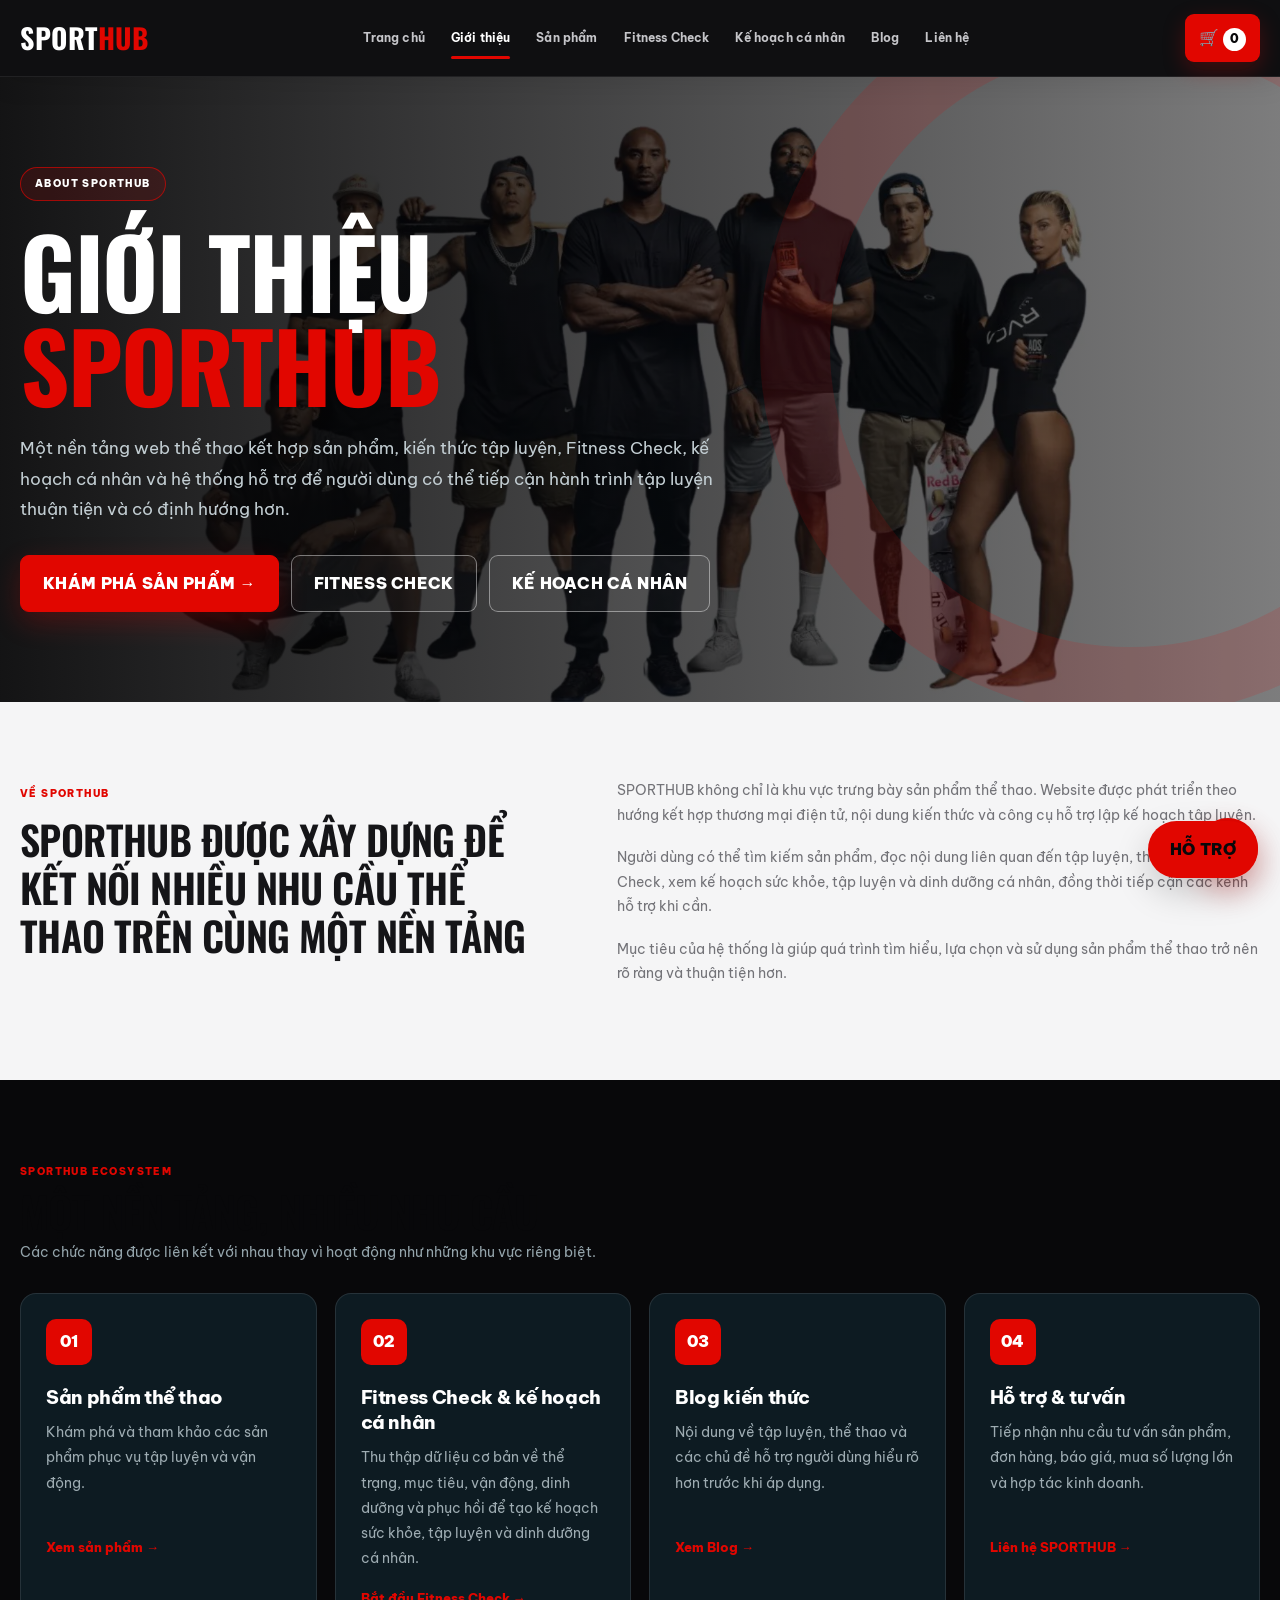
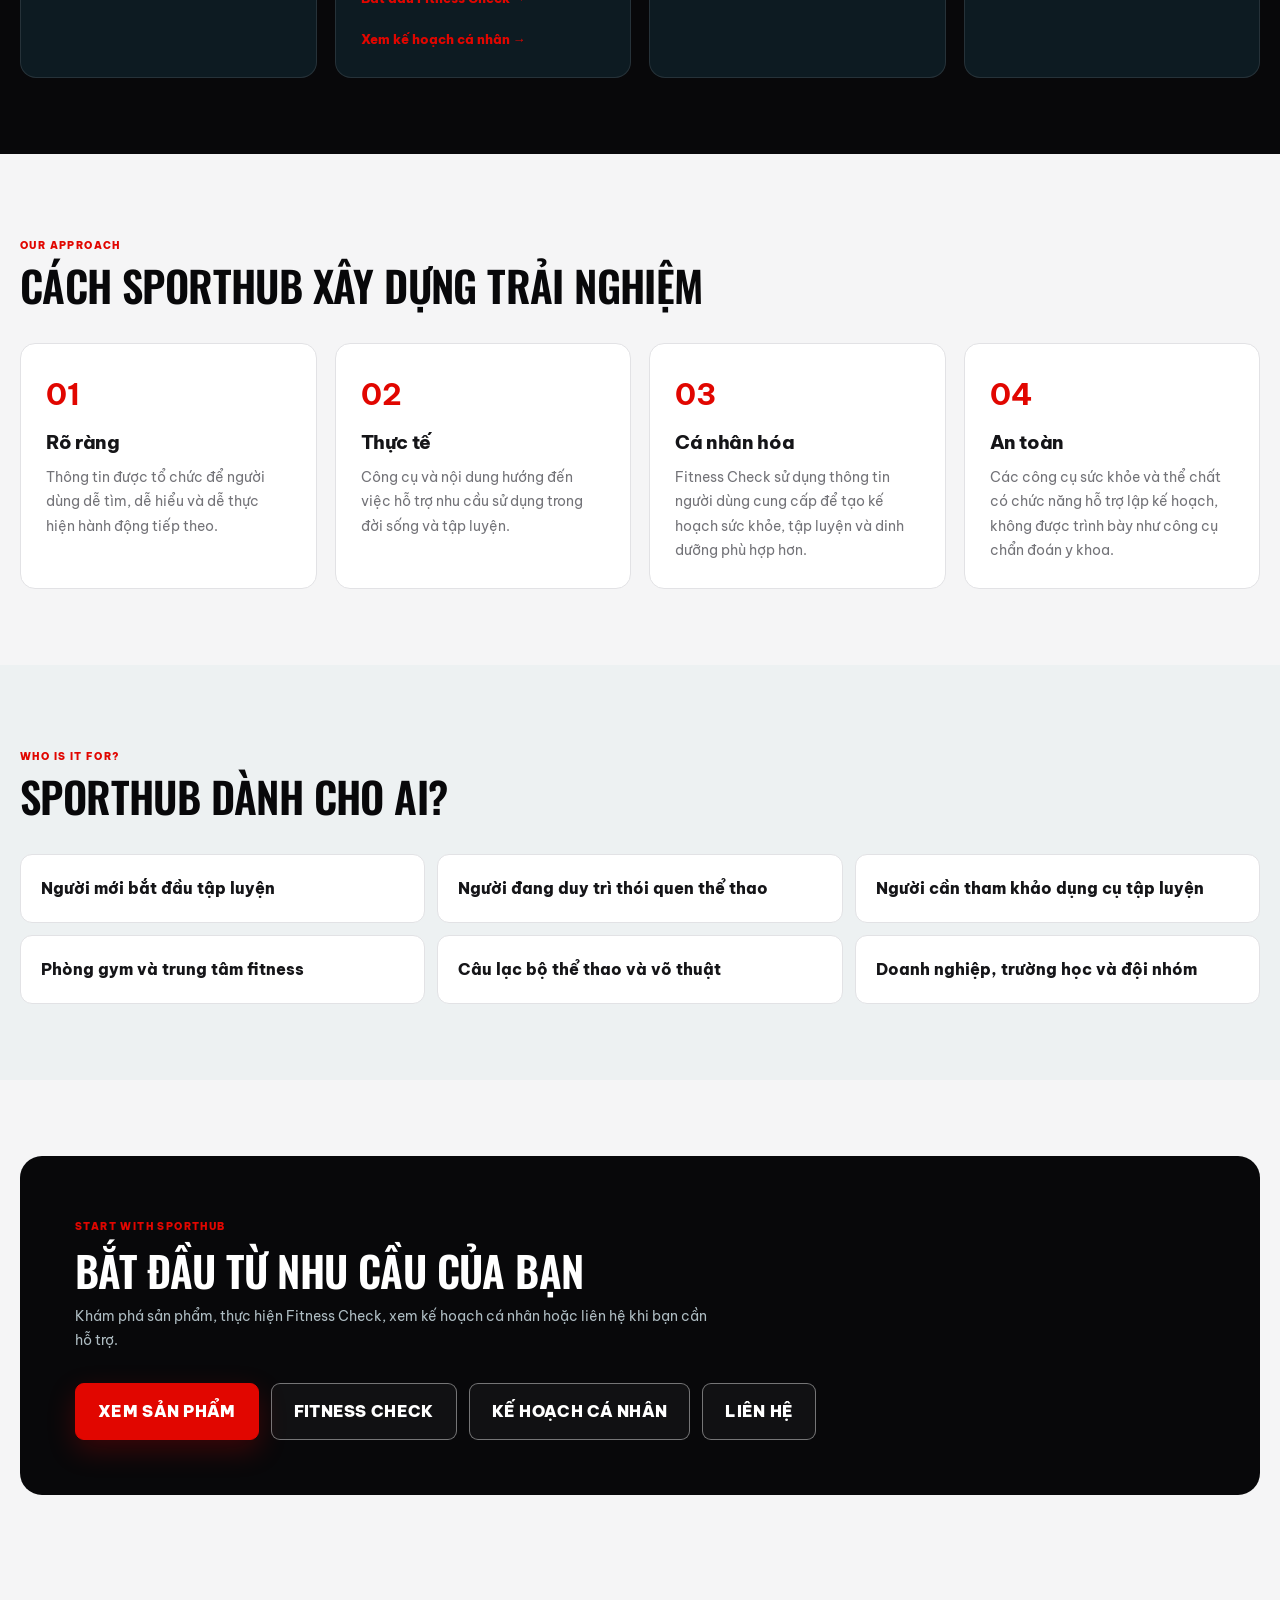
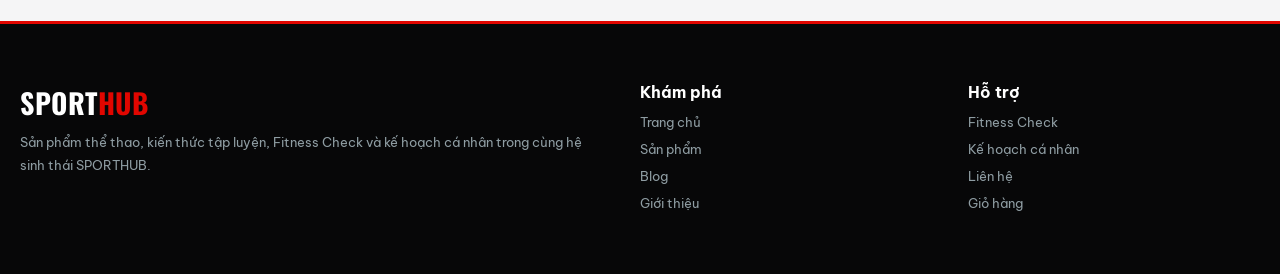
==== commit c8c2997f: "cap nhat" ====
--- a/gioi-thieu/index.html
+++ b/gioi-thieu/index.html
@@ -1,4 +1,5 @@
 <!doctype html>
+
 <html lang="vi">
 
 <head>
@@ -6,42 +7,265 @@
     <meta charset="utf-8">
 
     <meta
+
         name="viewport"
+
         content="width=device-width, initial-scale=1"
-    >
+
+    >
+
+    <!-- =====================================================
+
+         SEO
+
+    ====================================================== -->
 
     <title>
+
         Giới thiệu SPORTHUB | Nền tảng sản phẩm & hỗ trợ tập luyện
+
     </title>
 
     <meta
+
         name="description"
-        content="Tìm hiểu SPORTHUB - nền tảng kết hợp sản phẩm thể thao, Fitness Check, kiến thức tập luyện và hỗ trợ người dùng trong hành trình vận động."
+
+        content="Khám phá SPORTHUB, nền tảng kết hợp sản phẩm thể thao, kiến thức tập luyện, Fitness Check và kế hoạch cá nhân hỗ trợ hành trình vận động."
+
     >
 
     <meta
+
         name="robots"
+
         content="index, follow"
-    >
+
+    >
+
+    <!-- =====================================================
+
+         CANONICAL
+
+    ====================================================== -->
 
     <link
+
         rel="canonical"
+
         href="https://tranthiquynhnhu0901-hue.github.io/shopthethao/gioi-thieu/"
-    >
+
+    >
+
+    <!-- =====================================================
+
+         OPEN GRAPH
+
+    ====================================================== -->
+
+    <meta
+
+        property="og:type"
+
+        content="website"
+
+    >
+
+    <meta
+
+        property="og:locale"
+
+        content="vi_VN"
+
+    >
+
+    <meta
+
+        property="og:site_name"
+
+        content="SPORTHUB"
+
+    >
+
+    <meta
+
+        property="og:title"
+
+        content="Giới thiệu SPORTHUB | Nền tảng sản phẩm & hỗ trợ tập luyện"
+
+    >
+
+    <meta
+
+        property="og:description"
+
+        content="Khám phá SPORTHUB, nền tảng kết hợp sản phẩm thể thao, kiến thức tập luyện, Fitness Check và kế hoạch cá nhân hỗ trợ hành trình vận động."
+
+    >
+
+    <meta
+
+        property="og:url"
+
+        content="https://tranthiquynhnhu0901-hue.github.io/shopthethao/gioi-thieu/"
+
+    >
+
+    <!-- =====================================================
+
+         SOCIAL CARD
+
+    ====================================================== -->
+
+    <meta
+
+        name="twitter:card"
+
+        content="summary"
+
+    >
+
+    <meta
+
+        name="twitter:title"
+
+        content="Giới thiệu SPORTHUB | Nền tảng sản phẩm & hỗ trợ tập luyện"
+
+    >
+
+    <meta
+
+        name="twitter:description"
+
+        content="Khám phá SPORTHUB, nền tảng kết hợp sản phẩm thể thao, kiến thức tập luyện, Fitness Check và kế hoạch cá nhân hỗ trợ hành trình vận động."
+
+    >
+
+    <!-- =====================================================
+
+         SCHEMA.ORG
+
+         ABOUT PAGE + ORGANIZATION + BREADCRUMB
+
+    ====================================================== -->
+
+    <script type="application/ld+json">
+
+    {
+
+        "@context": "https://schema.org",
+
+        "@graph": [
+
+            {
+
+                "@type": "Organization",
+
+                "@id": "https://tranthiquynhnhu0901-hue.github.io/shopthethao/#organization",
+
+                "name": "SPORTHUB",
+
+                "url": "https://tranthiquynhnhu0901-hue.github.io/shopthethao/"
+
+            },
+
+            {
+
+                "@type": "AboutPage",
+
+                "@id": "https://tranthiquynhnhu0901-hue.github.io/shopthethao/gioi-thieu/#webpage",
+
+                "url": "https://tranthiquynhnhu0901-hue.github.io/shopthethao/gioi-thieu/",
+
+                "name": "Giới thiệu SPORTHUB | Nền tảng sản phẩm & hỗ trợ tập luyện",
+
+                "description": "Khám phá SPORTHUB, nền tảng kết hợp sản phẩm thể thao, kiến thức tập luyện, Fitness Check và kế hoạch cá nhân hỗ trợ hành trình vận động.",
+
+                "isPartOf": {
+
+                    "@type": "WebSite",
+
+                    "@id": "https://tranthiquynhnhu0901-hue.github.io/shopthethao/#website",
+
+                    "name": "SPORTHUB",
+
+                    "url": "https://tranthiquynhnhu0901-hue.github.io/shopthethao/"
+
+                },
+
+                "mainEntity": {
+
+                    "@id": "https://tranthiquynhnhu0901-hue.github.io/shopthethao/#organization"
+
+                },
+
+                "breadcrumb": {
+
+                    "@id": "https://tranthiquynhnhu0901-hue.github.io/shopthethao/gioi-thieu/#breadcrumb"
+
+                },
+
+                "inLanguage": "vi-VN"
+
+            },
+
+            {
+
+                "@type": "BreadcrumbList",
+
+                "@id": "https://tranthiquynhnhu0901-hue.github.io/shopthethao/gioi-thieu/#breadcrumb",
+
+                "itemListElement": [
+
+                    {
+
+                        "@type": "ListItem",
+
+                        "position": 1,
+
+                        "name": "Trang chủ",
+
+                        "item": "https://tranthiquynhnhu0901-hue.github.io/shopthethao/"
+
+                    },
+
+                    {
+
+                        "@type": "ListItem",
+
+                        "position": 2,
+
+                        "name": "Giới thiệu SPORTHUB",
+
+                        "item": "https://tranthiquynhnhu0901-hue.github.io/shopthethao/gioi-thieu/"
+
+                    }
+
+                ]
+
+            }
+
+        ]
+
+    }
+
+    </script>
 
     <link
+
         rel="stylesheet"
+
         href="../css/style.css"
+
     >
 
 </head>
 
-
 <body>
 
-
 <!-- =====================================================
+
      HEADER
+
 ===================================================== -->
 
 <header class="header">
@@ -49,698 +273,982 @@
     <div class="container nav">
 
         <a
+
             class="logo"
-            href="../index.html"
+
+            href="../"
+
+            aria-label="SPORTHUB - Trang chủ"
+
         >
+
             SPORT<span>HUB</span>
+
         </a>
 
-
-        <nav>
-
-            <a href="../index.html">
+        <nav aria-label="Điều hướng chính">
+
+            <a href="../">
+
                 Trang chủ
+
+            </a>
+
+            <a
+
+                class="active"
+
+                href="../gioi-thieu/"
+
+                aria-current="page"
+
+            >
+
+                Giới thiệu
+
             </a>
 
             <a href="../shop.html">
+
                 Sản phẩm
-            </a>
-
-            <a href="../health-check.html">
+
+            </a>
+
+            <a href="/shop-the-thao-v2/health-check.html">
+
                 Fitness Check
+
+            </a>
+
+            <a href="/shop-the-thao-v2/">
+
+                Kế hoạch cá nhân
+
             </a>
 
             <a href="../blog.html">
+
                 Blog
-            </a>
-
-            <a
-                class="active"
-                href="../gioi-thieu/"
-            >
+
+            </a>
+
+            <a href="../lien-he/">
+
+                Liên hệ
+
+            </a>
+
+        </nav>
+
+        <a
+
+            class="cart-link"
+
+            href="../cart.html"
+
+            aria-label="Mở giỏ hàng"
+
+        >
+
+            🛒
+
+            <span class="cart-count">
+
+                0
+
+            </span>
+
+        </a>
+
+    </div>
+
+</header>
+
+<!-- =====================================================
+
+     HERO
+
+===================================================== -->
+
+<section class="info-hero">
+
+    <div class="container">
+
+        <div
+
+            class="info-hero-content reveal"
+
+        >
+
+            <span class="hero-label">
+
+                ABOUT SPORTHUB
+
+            </span>
+
+            <h1>
+
+                GIỚI THIỆU
+
+                <span>SPORTHUB</span>
+
+            </h1>
+
+            <p>
+
+                Một nền tảng web thể thao kết hợp
+
+                sản phẩm, kiến thức tập luyện,
+
+                Fitness Check, kế hoạch cá nhân
+
+                và hệ thống hỗ trợ để người dùng
+
+                có thể tiếp cận hành trình tập luyện
+
+                thuận tiện và có định hướng hơn.
+
+            </p>
+
+            <div class="hero-actions">
+
+                <a
+
+                    class="btn-primary"
+
+                    href="../shop.html"
+
+                >
+
+                    KHÁM PHÁ SẢN PHẨM →
+
+                </a>
+
+                <a
+
+                    class="btn-secondary"
+
+                    href="/shop-the-thao-v2/health-check.html"
+
+                >
+
+                    FITNESS CHECK
+
+                </a>
+
+                <a
+
+                    class="btn-secondary"
+
+                    href="/shop-the-thao-v2/"
+
+                >
+
+                    KẾ HOẠCH CÁ NHÂN
+
+                </a>
+
+            </div>
+
+        </div>
+
+    </div>
+
+</section>
+
+<!-- =====================================================
+
+     SPORTHUB LÀ GÌ?
+
+===================================================== -->
+
+<section class="section">
+
+    <div class="container about-split">
+
+        <div class="reveal slide-left">
+
+            <span class="eyebrow">
+
+                VỀ SPORTHUB
+
+            </span>
+
+            <h2>
+
+                SPORTHUB được xây dựng để kết nối
+
+                nhiều nhu cầu thể thao trên cùng
+
+                một nền tảng
+
+            </h2>
+
+        </div>
+
+        <div class="about-copy reveal slide-right">
+
+            <p>
+
+                SPORTHUB không chỉ là khu vực
+
+                trưng bày sản phẩm thể thao.
+
+                Website được phát triển theo hướng
+
+                kết hợp thương mại điện tử,
+
+                nội dung kiến thức và công cụ
+
+                hỗ trợ lập kế hoạch tập luyện.
+
+            </p>
+
+            <p>
+
+                Người dùng có thể tìm kiếm sản phẩm,
+
+                đọc nội dung liên quan đến tập luyện,
+
+                thực hiện Fitness Check, xem kế hoạch
+
+                sức khỏe, tập luyện và dinh dưỡng cá nhân,
+
+                đồng thời tiếp cận các kênh hỗ trợ khi cần.
+
+            </p>
+
+            <p>
+
+                Mục tiêu của hệ thống là giúp
+
+                quá trình tìm hiểu, lựa chọn
+
+                và sử dụng sản phẩm thể thao
+
+                trở nên rõ ràng và thuận tiện hơn.
+
+            </p>
+
+        </div>
+
+    </div>
+
+</section>
+
+<!-- =====================================================
+
+     HỆ SINH THÁI
+
+===================================================== -->
+
+<section class="section info-dark">
+
+    <div class="container">
+
+        <div class="section-heading reveal">
+
+            <div>
+
+                <span class="eyebrow">
+
+                    SPORTHUB ECOSYSTEM
+
+                </span>
+
+                <h2>
+
+                    Một nền tảng, nhiều nhu cầu
+
+                </h2>
+
+                <p>
+
+                    Các chức năng được liên kết
+
+                    với nhau thay vì hoạt động
+
+                    như những khu vực riêng biệt.
+
+                </p>
+
+            </div>
+
+        </div>
+
+        <div class="about-feature-grid">
+
+            <article class="about-feature-card reveal">
+
+                <div class="about-icon">
+
+                    01
+
+                </div>
+
+                <h3>
+
+                    Sản phẩm thể thao
+
+                </h3>
+
+                <p>
+
+                    Khám phá và tham khảo
+
+                    các sản phẩm phục vụ
+
+                    tập luyện và vận động.
+
+                </p>
+
+                <a href="../shop.html">
+
+                    Xem sản phẩm →
+
+                </a>
+
+            </article>
+
+            <article class="about-feature-card reveal">
+
+                <div class="about-icon">
+
+                    02
+
+                </div>
+
+                <h3>
+
+                    Fitness Check & kế hoạch cá nhân
+
+                </h3>
+
+                <p>
+
+                    Thu thập dữ liệu cơ bản về
+
+                    thể trạng, mục tiêu, vận động,
+
+                    dinh dưỡng và phục hồi để tạo
+
+                    kế hoạch sức khỏe, tập luyện
+
+                    và dinh dưỡng cá nhân.
+
+                </p>
+
+                <a href="/shop-the-thao-v2/health-check.html">
+
+                    Bắt đầu Fitness Check →
+
+                </a>
+
+                <a href="/shop-the-thao-v2/">
+
+                    Xem kế hoạch cá nhân →
+
+                </a>
+
+            </article>
+
+            <article class="about-feature-card reveal">
+
+                <div class="about-icon">
+
+                    03
+
+                </div>
+
+                <h3>
+
+                    Blog kiến thức
+
+                </h3>
+
+                <p>
+
+                    Nội dung về tập luyện,
+
+                    thể thao và các chủ đề
+
+                    hỗ trợ người dùng hiểu rõ hơn
+
+                    trước khi áp dụng.
+
+                </p>
+
+                <a href="../blog.html">
+
+                    Xem Blog →
+
+                </a>
+
+            </article>
+
+            <article class="about-feature-card reveal">
+
+                <div class="about-icon">
+
+                    04
+
+                </div>
+
+                <h3>
+
+                    Hỗ trợ & tư vấn
+
+                </h3>
+
+                <p>
+
+                    Tiếp nhận nhu cầu tư vấn sản phẩm,
+
+                    đơn hàng, báo giá, mua số lượng lớn
+
+                    và hợp tác kinh doanh.
+
+                </p>
+
+                <a href="../lien-he/">
+
+                    Liên hệ SPORTHUB →
+
+                </a>
+
+            </article>
+
+        </div>
+
+    </div>
+
+</section>
+
+<!-- =====================================================
+      NGUYÊN TẮC
+
+===================================================== -->
+
+<section class="section">
+
+    <div class="container">
+
+        <div class="section-heading reveal">
+
+            <div>
+
+                <span class="eyebrow">
+
+                    OUR APPROACH
+
+                </span>
+
+                <h2>
+
+                    Cách SPORTHUB xây dựng trải nghiệm
+
+                </h2>
+
+            </div>
+
+        </div>
+
+        <div class="principle-grid">
+
+            <article class="principle-card reveal">
+
+                <strong>
+
+                    01
+
+                </strong>
+
+                <h3>
+
+                    Rõ ràng
+
+                </h3>
+
+                <p>
+
+                    Thông tin được tổ chức để
+
+                    người dùng dễ tìm, dễ hiểu
+
+                    và dễ thực hiện hành động tiếp theo.
+
+                </p>
+
+            </article>
+
+            <article class="principle-card reveal">
+
+                <strong>
+
+                    02
+
+                </strong>
+
+                <h3>
+
+                    Thực tế
+
+                </h3>
+
+                <p>
+
+                    Công cụ và nội dung hướng đến
+
+                    việc hỗ trợ nhu cầu sử dụng
+
+                    trong đời sống và tập luyện.
+
+                </p>
+
+            </article>
+
+            <article class="principle-card reveal">
+
+                <strong>
+
+                    03
+
+                </strong>
+
+                <h3>
+
+                    Cá nhân hóa
+
+                </h3>
+
+                <p>
+
+                    Fitness Check sử dụng thông tin
+
+                    người dùng cung cấp để tạo
+
+                    kế hoạch sức khỏe, tập luyện
+
+                    và dinh dưỡng phù hợp hơn.
+
+                </p>
+
+            </article>
+
+            <article class="principle-card reveal">
+
+                <strong>
+
+                    04
+
+                </strong>
+
+                <h3>
+
+                    An toàn
+
+                </h3>
+
+                <p>
+
+                    Các công cụ sức khỏe và thể chất
+
+                    có chức năng hỗ trợ lập kế hoạch,
+
+                    không được trình bày như
+
+                    công cụ chẩn đoán y khoa.
+
+                </p>
+
+            </article>
+
+        </div>
+
+    </div>
+
+</section>
+
+<!-- =====================================================
+
+     DÀNH CHO AI
+
+===================================================== -->
+
+<section class="section about-audience">
+
+    <div class="container">
+
+        <div class="section-heading reveal">
+
+            <div>
+
+                <span class="eyebrow">
+
+                    WHO IS IT FOR?
+
+                </span>
+
+                <h2>
+
+                    SPORTHUB dành cho ai?
+
+                </h2>
+
+            </div>
+
+        </div>
+
+        <div class="audience-grid">
+
+            <div class="audience-item reveal">
+
+                Người mới bắt đầu tập luyện
+
+            </div>
+
+            <div class="audience-item reveal">
+
+                Người đang duy trì thói quen thể thao
+
+            </div>
+
+            <div class="audience-item reveal">
+
+                Người cần tham khảo dụng cụ tập luyện
+
+            </div>
+
+            <div class="audience-item reveal">
+
+                Phòng gym và trung tâm fitness
+
+            </div>
+
+            <div class="audience-item reveal">
+
+                Câu lạc bộ thể thao và võ thuật
+
+            </div>
+
+            <div class="audience-item reveal">
+
+                Doanh nghiệp, trường học và đội nhóm
+
+            </div>
+
+        </div>
+
+    </div>
+
+</section>
+
+<!-- =====================================================
+
+     CTA
+
+===================================================== -->
+
+<section class="section">
+
+    <div class="container">
+
+        <div class="about-cta reveal">
+
+            <span class="eyebrow">
+
+                START WITH SPORTHUB
+
+            </span>
+
+            <h2>
+
+                Bắt đầu từ nhu cầu của bạn
+
+            </h2>
+
+            <p>
+
+                Khám phá sản phẩm, thực hiện
+
+                Fitness Check, xem kế hoạch cá nhân
+
+                hoặc liên hệ khi bạn cần hỗ trợ.
+
+            </p>
+
+            <div class="hero-actions">
+
+                <a
+
+                    class="btn-primary"
+
+                    href="../shop.html"
+
+                >
+
+                    XEM SẢN PHẨM
+
+                </a>
+
+                <a
+
+                    class="btn-secondary"
+
+                    href="/shop-the-thao-v2/health-check.html"
+
+                >
+
+                    FITNESS CHECK
+
+                </a>
+
+                <a
+
+                    class="btn-secondary"
+
+                    href="/shop-the-thao-v2/"
+
+                >
+
+                    KẾ HOẠCH CÁ NHÂN
+
+                </a>
+
+                <a
+
+                    class="btn-secondary"
+
+                    href="../lien-he/"
+
+                >
+
+                    LIÊN HỆ
+
+                </a>
+
+            </div>
+
+        </div>
+
+    </div>
+
+</section>
+
+<!-- =====================================================
+
+     FOOTER
+
+===================================================== -->
+
+<footer>
+
+    <div class="container footer-grid">
+
+        <div>
+
+            <div class="logo">
+
+                SPORT<span>HUB</span>
+
+            </div>
+
+            <p>
+
+                Sản phẩm thể thao, kiến thức tập luyện,
+
+                Fitness Check và kế hoạch cá nhân
+
+                trong cùng hệ sinh thái SPORTHUB.
+
+            </p>
+
+        </div>
+
+        <div>
+
+            <b>
+
+                Khám phá
+
+            </b>
+
+            <a href="../">
+
+                Trang chủ
+
+            </a>
+
+            <a href="../shop.html">
+
+                Sản phẩm
+
+            </a>
+
+            <a href="../blog.html">
+
+                Blog
+
+            </a>
+
+            <a href="../gioi-thieu/">
+
                 Giới thiệu
+
+            </a>
+
+        </div>
+
+        <div>
+
+            <b>
+
+                Hỗ trợ
+
+            </b>
+
+            <a href="/shop-the-thao-v2/health-check.html">
+
+                Fitness Check
+
+            </a>
+
+            <a href="/shop-the-thao-v2/">
+
+                Kế hoạch cá nhân
+
             </a>
 
             <a href="../lien-he/">
+
                 Liên hệ
-            </a>
-
-        </nav>
-
+
+            </a>
+
+            <a href="../cart.html">
+
+                Giỏ hàng
+
+            </a>
+
+        </div>
+
+    </div>
+
+</footer>
+
+<!-- =====================================================
+      FLOAT CONTACT
+
+===================================================== -->
+
+<div class="floating-contact">
+
+    <button
+
+        class="floating-main"
+
+        type="button"
+
+        onclick="toggleSupportMenu()"
+
+    >
+
+        Hỗ trợ
+
+    </button>
+
+    <div
+
+        id="floatingSupportMenu"
+
+        class="floating-menu"
+
+    >
+
+        <a href="tel:+84862609531">
+
+            ☎ Gọi ngay
+
+        </a>
+
+        <a href="mailto:vohoankhangg@gmail.com">
+
+            ✉ Gửi Email
+
+        </a>
 
         <a
-            class="cart-link"
-            href="../cart.html"
+
+            href="../lien-he/#contactFormSection"
+
         >
-            🛒
-            <span class="cart-count">
-                0
-            </span>
+
+            ✦ Gửi yêu cầu
+
         </a>
 
     </div>
 
-</header>
-
-
+</div>
 
 <!-- =====================================================
-     HERO
+
+     JAVASCRIPT
+
 ===================================================== -->
 
-<section class="info-hero">
-
-    <div class="container">
-
-        <div
-            class="info-hero-content reveal"
-        >
-
-            <span class="hero-label">
-                ABOUT SPORTHUB
-            </span>
-
-            <h1>
-                GIỚI THIỆU
-                <span>SPORTHUB</span>
-            </h1>
-
-            <p>
-                Một nền tảng web thể thao kết hợp
-                sản phẩm, kiến thức tập luyện,
-                Fitness Check và hệ thống hỗ trợ
-                để người dùng có thể tiếp cận
-                hành trình tập luyện một cách
-                thuận tiện và có định hướng hơn.
-            </p>
-
-
-            <div class="hero-actions">
-
-                <a
-                    class="btn-primary"
-                    href="../shop.html"
-                >
-                    KHÁM PHÁ SẢN PHẨM →
-                </a>
-
-                <a
-                    class="btn-secondary"
-                    href="../health-check.html"
-                >
-                    FITNESS CHECK
-                </a>
-
-            </div>
-
-        </div>
-
-    </div>
-
-</section>
-
-
-
-<!-- =====================================================
-     SPORTHUB LÀ GÌ?
-===================================================== -->
-
-<section class="section">
-
-    <div class="container about-split">
-
-
-        <div class="reveal slide-left">
-
-            <span class="eyebrow">
-                VỀ SPORTHUB
-            </span>
-
-            <h2>
-                SPORTHUB được xây dựng để kết nối
-                nhiều nhu cầu thể thao trên cùng
-                một nền tảng
-            </h2>
-
-        </div>
-
-
-        <div class="about-copy reveal slide-right">
-
-            <p>
-                SPORTHUB không chỉ là khu vực
-                trưng bày sản phẩm thể thao.
-                Website được phát triển theo hướng
-                kết hợp thương mại điện tử,
-                nội dung kiến thức và công cụ
-                hỗ trợ lập kế hoạch tập luyện.
-            </p>
-
-            <p>
-                Người dùng có thể tìm kiếm sản phẩm,
-                đọc nội dung liên quan đến tập luyện,
-                thực hiện Fitness Check và tiếp cận
-                các kênh hỗ trợ khi cần tư vấn.
-            </p>
-
-            <p>
-                Mục tiêu của hệ thống là giúp
-                quá trình tìm hiểu, lựa chọn
-                và sử dụng sản phẩm thể thao
-                trở nên rõ ràng và thuận tiện hơn.
-            </p>
-
-        </div>
-
-    </div>
-
-</section>
-
-
-
-<!-- =====================================================
-     HỆ SINH THÁI
-===================================================== -->
-
-<section class="section info-dark">
-
-    <div class="container">
-
-        <div class="section-heading reveal">
-
-            <div>
-
-                <span class="eyebrow">
-                    SPORTHUB ECOSYSTEM
-                </span>
-
-                <h2>
-                    Một nền tảng, nhiều nhu cầu
-                </h2>
-
-                <p>
-                    Các chức năng được liên kết
-                    với nhau thay vì hoạt động
-                    như những khu vực riêng biệt.
-                </p>
-
-            </div>
-
-        </div>
-
-
-        <div class="about-feature-grid">
-
-
-            <article class="about-feature-card reveal">
-
-                <div class="about-icon">
-                    01
-                </div>
-
-                <h3>
-                    Sản phẩm thể thao
-                </h3>
-
-                <p>
-                    Khám phá và tham khảo
-                    các sản phẩm phục vụ
-                    tập luyện và vận động.
-                </p>
-
-                <a href="../shop.html">
-                    Xem sản phẩm →
-                </a>
-
-            </article>
-
-
-
-            <article class="about-feature-card reveal">
-
-                <div class="about-icon">
-                    02
-                </div>
-
-                <h3>
-                    Fitness Check
-                </h3>
-
-                <p>
-                    Thu thập dữ liệu cơ bản về
-                    thể trạng, mục tiêu, vận động,
-                    dinh dưỡng và phục hồi để tạo
-                    định hướng tập luyện.
-                </p>
-
-                <a href="../health-check.html">
-                    Bắt đầu Fitness Check →
-                </a>
-
-            </article>
-
-
-
-            <article class="about-feature-card reveal">
-
-                <div class="about-icon">
-                    03
-                </div>
-
-                <h3>
-                    Blog kiến thức
-                </h3>
-
-                <p>
-                    Nội dung về tập luyện,
-                    thể thao và các chủ đề
-                    hỗ trợ người dùng hiểu rõ hơn
-                    trước khi áp dụng.
-                </p>
-
-                <a href="../blog.html">
-                    Xem Blog →
-                </a>
-
-            </article>
-
-
-
-            <article class="about-feature-card reveal">
-
-                <div class="about-icon">
-                    04
-                </div>
-
-                <h3>
-                    Hỗ trợ & tư vấn
-                </h3>
-
-                <p>
-                    Tiếp nhận nhu cầu tư vấn sản phẩm,
-                    đơn hàng, báo giá, mua số lượng lớn
-                    và hợp tác kinh doanh.
-                </p>
-
-                <a href="../lien-he/">
-                    Liên hệ SPORTHUB →
-                </a>
-
-            </article>
-
-
-        </div>
-
-    </div>
-
-</section>
-
-
-
-<!-- =====================================================
-     NGUYÊN TẮC
-===================================================== -->
-
-<section class="section">
-
-    <div class="container">
-
-        <div class="section-heading reveal">
-
-            <div>
-
-                <span class="eyebrow">
-                    OUR APPROACH
-                </span>
-
-                <h2>
-                    Cách SPORTHUB xây dựng trải nghiệm
-                </h2>
-
-            </div>
-
-        </div>
-
-
-        <div class="principle-grid">
-
-
-            <article class="principle-card reveal">
-
-                <strong>
-                    01
-                </strong>
-
-                <h3>
-                    Rõ ràng
-                </h3>
-
-                <p>
-                    Thông tin được tổ chức để
-                    người dùng dễ tìm, dễ hiểu
-                    và dễ thực hiện hành động tiếp theo.
-                </p>
-
-            </article>
-
-
-
-            <article class="principle-card reveal">
-
-                <strong>
-                    02
-                </strong>
-
-                <h3>
-                    Thực tế
-                </h3>
-
-                <p>
-                    Công cụ và nội dung hướng đến
-                    việc hỗ trợ nhu cầu sử dụng
-                    trong đời sống và tập luyện.
-                </p>
-
-            </article>
-
-
-
-            <article class="principle-card reveal">
-
-                <strong>
-                    03
-                </strong>
-
-                <h3>
-                    Cá nhân hóa
-                </h3>
-
-                <p>
-                    Fitness Check sử dụng thông tin
-                    người dùng cung cấp để tạo
-                    định hướng phù hợp hơn.
-                </p>
-
-            </article>
-
-
-
-            <article class="principle-card reveal">
-
-                <strong>
-                    04
-                </strong>
-
-                <h3>
-                    An toàn
-                </h3>
-
-                <p>
-                    Các công cụ sức khỏe và thể chất
-                    có chức năng hỗ trợ lập kế hoạch,
-                    không được trình bày như
-                    công cụ chẩn đoán y khoa.
-                </p>
-
-            </article>
-
-
-        </div>
-
-    </div>
-
-</section>
-
-
-
-<!-- =====================================================
-     DÀNH CHO AI
-===================================================== -->
-
-<section class="section about-audience">
-
-    <div class="container">
-
-        <div class="section-heading reveal">
-
-            <div>
-
-                <span class="eyebrow">
-                    WHO IS IT FOR?
-                </span>
-
-                <h2>
-                    SPORTHUB dành cho ai?
-                </h2>
-
-            </div>
-
-        </div>
-
-
-        <div class="audience-grid">
-
-            <div class="audience-item reveal">
-                Người mới bắt đầu tập luyện
-            </div>
-
-            <div class="audience-item reveal">
-                Người đang duy trì thói quen thể thao
-            </div>
-
-            <div class="audience-item reveal">
-                Người cần tham khảo dụng cụ tập luyện
-            </div>
-
-            <div class="audience-item reveal">
-                Phòng gym và trung tâm fitness
-            </div>
-
-            <div class="audience-item reveal">
-                Câu lạc bộ thể thao và võ thuật
-            </div>
-
-            <div class="audience-item reveal">
-                Doanh nghiệp, trường học và đội nhóm
-            </div>
-
-        </div>
-
-    </div>
-
-</section>
-
-
-
-<!-- =====================================================
-     CTA
-===================================================== -->
-
-<section class="section">
-
-    <div class="container">
-
-        <div class="about-cta reveal">
-
-            <span class="eyebrow">
-                START WITH SPORTHUB
-            </span>
-
-            <h2>
-                Bắt đầu từ nhu cầu của bạn
-            </h2>
-
-            <p>
-                Khám phá sản phẩm, thực hiện
-                Fitness Check hoặc liên hệ trực tiếp
-                khi bạn cần được hỗ trợ.
-            </p>
-
-
-            <div class="hero-actions">
-
-                <a
-                    class="btn-primary"
-                    href="../shop.html"
-                >
-                    XEM SẢN PHẨM
-                </a>
-
-                <a
-                    class="btn-secondary"
-                    href="../lien-he/"
-                >
-                    LIÊN HỆ
-                </a>
-
-            </div>
-
-        </div>
-
-    </div>
-
-</section>
-
-
-
-<!-- =====================================================
-     FOOTER
-===================================================== -->
-
-<footer>
-
-    <div class="container footer-grid">
-
-        <div>
-
-            <div class="logo">
-                SPORT<span>HUB</span>
-            </div>
-
-            <p>
-                Shop + Blog + Fitness Check.
-            </p>
-
-        </div>
-
-
-        <div>
-
-            <b>
-                Khám phá
-            </b>
-
-            <a href="../shop.html">
-                Sản phẩm
-            </a>
-
-            <a href="../blog.html">
-                Blog
-            </a>
-
-            <a href="../gioi-thieu/">
-                Giới thiệu
-            </a>
-
-        </div>
-
-
-        <div>
-
-            <b>
-                Hỗ trợ
-            </b>
-
-            <a href="../health-check.html">
-                Fitness Check
-            </a>
-
-            <a href="../lien-he/">
-                Liên hệ
-            </a>
-
-            <a href="../cart.html">
-                Giỏ hàng
-            </a>
-
-        </div>
-
-    </div>
-
-</footer>
-
-
-
-<!-- =====================================================
-     FLOAT CONTACT
-===================================================== -->
-
-<div class="floating-contact">
-
-    <button
-        class="floating-main"
-        type="button"
-        onclick="toggleSupportMenu()"
-    >
-        Hỗ trợ
-    </button>
-
-
-    <div
-        id="floatingSupportMenu"
-        class="floating-menu"
-    >
-
-        <a href="tel:+84862609531">
-            ☎ Gọi ngay
-        </a>
-
-        <a href="mailto:vohoankhangg@gmail.com">
-            ✉ Gửi Email
-        </a>
-
-        <a
-            href="../lien-he/#contactFormSection"
-        >
-            ✦ Gửi yêu cầu
-        </a>
-
-    </div>
-
-</div>
-
-
-
-<!-- =====================================================
-     JAVASCRIPT
-===================================================== -->
-
-
 <!-- IMAGE ENGINE -->
 
 <script src="../js/image-factory.js"></script>
 
-
 <!-- PRODUCT DATABASE -->
 
 <script src="../js/data.js"></script>
 
-
 <!--
+
      CATALOG DATABASE
+
      Metadata + catalog sản phẩm P01 - P52.
+
 -->
 
-<script src="../js/catalog-data.js"></script>
-
+<script src="../js/catalog-data.js?v=6.5"></script>
 
 <!-- MAIN / CART / UTILITY -->
 
 <script src="../js/main.js"></script>
 
-
 <!-- INFO PAGE EFFECTS -->
 
 <script src="../js/info-pages.js"></script>
 
-
 <!--
+
      SPORTHUB AI COACH & CUSTOMER ASSISTANT
 
      Lưu ý:
+
      File này nằm trong thư mục gioi-thieu/
+
      nên chatbot phải dùng đường dẫn ../js/chatbot.js
 
      Đặt cuối cùng để chatbot có thể truy cập:
+
      - dữ liệu sản phẩm
+
      - catalog P01 - P52
+
      - utility chung
+
      - trạng thái giỏ hàng
+
      - chức năng của trang giới thiệu
+
 -->
 
-<script src="../js/chatbot.js?v=6.4"></script>
-
+<script src="../js/chatbot.js?v=6.5"></script>
 
 </body>
 
--- a/css/style.css
+++ b/css/style.css
@@ -7965,4 +7965,1186 @@
 
     }
 
+}
+/* =========================================================
+   SPORTHUB - PERSONAL WORKOUT PLAN
+   Version 1.0
+
+   Dùng cho:
+   ke-hoach-tap-luyen.html
+   workout-plan.js
+
+   Không ghi đè layout cũ.
+========================================================= */
+
+
+/* =========================================================
+   1. PAGE
+========================================================= */
+
+.workout-plan-page {
+    min-height: 100vh;
+    background: #f4f4f5;
+}
+
+
+/* =========================================================
+   2. HERO
+========================================================= */
+
+.workout-plan-hero {
+    min-height: 430px;
+
+    display: flex;
+    align-items: center;
+
+    position: relative;
+    overflow: hidden;
+
+    color: #ffffff;
+
+    background:
+        linear-gradient(
+            90deg,
+            rgba(5, 5, 6, 0.96) 0%,
+            rgba(5, 5, 6, 0.78) 55%,
+            rgba(5, 5, 6, 0.32) 100%
+        ),
+        linear-gradient(
+            135deg,
+            #09090b,
+            #202024
+        );
+}
+
+
+.workout-plan-hero-content {
+    position: relative;
+    z-index: 2;
+
+    max-width: 800px;
+
+    padding: 70px 0;
+}
+
+
+.workout-plan-hero .eyebrow {
+    color: #ff413a;
+}
+
+
+.workout-plan-hero h1 {
+    margin: 12px 0 18px;
+
+    color: #ffffff;
+
+    font-family:
+        "Oswald",
+        "Be Vietnam Pro",
+        sans-serif;
+
+    font-size:
+        clamp(46px, 7vw, 82px);
+
+    line-height: 1;
+
+    font-weight: 700;
+
+    text-transform: uppercase;
+
+    letter-spacing: -2px;
+}
+
+
+.workout-plan-hero h1 span {
+    color: #e10600;
+}
+
+
+.workout-plan-hero p {
+    max-width: 700px;
+
+    color: #c8c8cd;
+
+    font-size: 16px;
+
+    line-height: 1.8;
+}
+
+
+/* =========================================================
+   3. PERSONAL PLAN TABS
+========================================================= */
+
+.personal-plan-tabs-wrap {
+    position: sticky;
+
+    top: 74px;
+
+    z-index: 900;
+
+    background: rgba(255, 255, 255, 0.96);
+
+    border-bottom:
+        1px solid #e2e2e4;
+
+    backdrop-filter:
+        blur(12px);
+}
+
+
+.personal-plan-tabs {
+    display: flex;
+
+    align-items: center;
+
+    gap: 8px;
+
+    min-height: 66px;
+
+    overflow-x: auto;
+
+    scrollbar-width: none;
+}
+
+
+.personal-plan-tabs::-webkit-scrollbar {
+    display: none;
+}
+
+
+.personal-plan-tab {
+    flex: 0 0 auto;
+
+    display: inline-flex;
+
+    align-items: center;
+
+    justify-content: center;
+
+    min-height: 40px;
+
+    padding: 10px 16px;
+
+    border:
+        1px solid #dadadd;
+
+    border-radius: 999px;
+
+    background: #ffffff;
+
+    color: #343438;
+
+    font-size: 13px;
+
+    font-weight: 800;
+
+    white-space: nowrap;
+
+    transition:
+        background 0.2s ease,
+        color 0.2s ease,
+        border-color 0.2s ease,
+        transform 0.2s ease;
+}
+
+
+.personal-plan-tab:hover {
+    border-color: #09090b;
+
+    transform:
+        translateY(-1px);
+}
+
+
+.personal-plan-tab.active {
+    border-color: #09090b;
+
+    background: #09090b;
+
+    color: #ffffff;
+}
+
+
+.personal-plan-tab.active::before {
+    content: "";
+
+    width: 7px;
+    height: 7px;
+
+    margin-right: 8px;
+
+    border-radius: 50%;
+
+    background: #e10600;
+}
+
+
+/* =========================================================
+   4. MAIN
+========================================================= */
+
+.workout-plan-main {
+    padding: 65px 0 85px;
+}
+
+
+/* =========================================================
+   5. EMPTY / LOADING / ERROR
+========================================================= */
+
+.workout-plan-state {
+    max-width: 760px;
+
+    margin: 30px auto;
+
+    padding: 40px;
+
+    text-align: center;
+
+    background: #ffffff;
+
+    border:
+        1px solid #dedee1;
+
+    border-radius: 18px;
+
+    box-shadow:
+        0 12px 36px
+        rgba(0, 0, 0, 0.05);
+}
+
+
+.workout-plan-state-icon {
+    display: grid;
+
+    place-items: center;
+
+    width: 62px;
+    height: 62px;
+
+    margin:
+        0 auto 18px;
+
+    border-radius: 50%;
+
+    background: #f1f1f2;
+
+    font-size: 27px;
+}
+
+
+.workout-plan-state h2 {
+    margin-bottom: 10px;
+
+    color: #111114;
+
+    font-size: 28px;
+}
+
+
+.workout-plan-state p {
+    color: #6e6e75;
+
+    line-height: 1.75;
+}
+
+
+/* =========================================================
+   6. SUMMARY
+========================================================= */
+
+.workout-plan-summary {
+    margin-bottom: 45px;
+}
+
+
+.workout-plan-summary-head {
+    display: flex;
+
+    align-items: end;
+
+    justify-content: space-between;
+
+    gap: 20px;
+
+    margin-bottom: 22px;
+}
+
+
+.workout-plan-summary-head h2 {
+    margin-top: 6px;
+
+    font-size:
+        clamp(28px, 4vw, 42px);
+
+    line-height: 1.15;
+}
+
+
+.workout-plan-summary-head p {
+    max-width: 600px;
+
+    color: #717178;
+
+    line-height: 1.7;
+}
+
+
+.workout-plan-summary-grid {
+    display: grid;
+
+    grid-template-columns:
+        repeat(4, minmax(0, 1fr));
+
+    gap: 14px;
+}
+
+
+.workout-summary-card {
+    min-width: 0;
+
+    padding: 22px;
+
+    border:
+        1px solid #dddddf;
+
+    border-radius: 15px;
+
+    background: #ffffff;
+
+    box-shadow:
+        0 8px 24px
+        rgba(0, 0, 0, 0.035);
+}
+
+
+.workout-summary-card span {
+    display: block;
+
+    margin-bottom: 8px;
+
+    color: #7a7a81;
+
+    font-size: 11px;
+
+    font-weight: 800;
+
+    text-transform: uppercase;
+
+    letter-spacing: 0.7px;
+}
+
+
+.workout-summary-card strong {
+    display: block;
+
+    color: #111114;
+
+    font-size: 20px;
+
+    line-height: 1.35;
+}
+
+
+.workout-summary-card.highlight {
+    border-color: #e10600;
+
+    background: #09090b;
+}
+
+
+.workout-summary-card.highlight span {
+    color: #a9a9af;
+}
+
+
+.workout-summary-card.highlight strong {
+    color: #ff413a;
+}
+
+
+/* =========================================================
+   7. SAFETY / RECOVERY NOTICE
+========================================================= */
+
+.workout-plan-notice {
+    margin-bottom: 34px;
+
+    padding: 20px 22px;
+
+    border:
+        1px solid #dedee1;
+
+    border-left:
+        4px solid #09090b;
+
+    border-radius: 12px;
+
+    background: #ffffff;
+}
+
+
+.workout-plan-notice h3 {
+    margin-bottom: 7px;
+
+    font-size: 17px;
+}
+
+
+.workout-plan-notice p {
+    color: #66666d;
+
+    font-size: 14px;
+
+    line-height: 1.7;
+}
+
+
+.workout-plan-notice.caution {
+    border-left-color: #f59e0b;
+
+    background: #fffaf0;
+}
+
+
+.workout-plan-notice.stop {
+    border-left-color: #e10600;
+
+    background: #fff4f3;
+}
+
+
+/* =========================================================
+   8. WEEK HEADING
+========================================================= */
+
+.workout-week-head {
+    display: flex;
+
+    align-items: end;
+
+    justify-content: space-between;
+
+    gap: 20px;
+
+    margin-bottom: 22px;
+}
+
+
+.workout-week-head h2 {
+    margin-top: 7px;
+
+    font-size:
+        clamp(30px, 4vw, 42px);
+}
+
+
+.workout-week-head p {
+    max-width: 620px;
+
+    color: #74747b;
+
+    line-height: 1.7;
+}
+
+
+/* =========================================================
+   9. 7 DAY GRID
+========================================================= */
+
+.workout-plan-grid {
+    display: grid;
+
+    grid-template-columns:
+        repeat(2, minmax(0, 1fr));
+
+    gap: 18px;
+}
+
+
+/* =========================================================
+   10. DAY CARD
+========================================================= */
+
+.workout-plan-day {
+    min-width: 0;
+
+    overflow: hidden;
+
+    border:
+        1px solid #dedee1;
+
+    border-radius: 18px;
+
+    background: #ffffff;
+
+    box-shadow:
+        0 10px 30px
+        rgba(0, 0, 0, 0.04);
+
+    transition:
+        transform 0.22s ease,
+        box-shadow 0.22s ease,
+        border-color 0.22s ease;
+}
+
+
+.workout-plan-day:hover {
+    transform:
+        translateY(-3px);
+
+    border-color: #c7c7cb;
+
+    box-shadow:
+        0 18px 42px
+        rgba(0, 0, 0, 0.07);
+}
+
+
+.workout-plan-day.is-today {
+    border:
+        2px solid #e10600;
+}
+
+
+.workout-plan-day.is-recovery {
+    background: #f8f8f9;
+}
+
+
+/* =========================================================
+   11. DAY HEADER
+========================================================= */
+
+.workout-plan-day-head {
+    display: flex;
+
+    align-items: flex-start;
+
+    justify-content: space-between;
+
+    gap: 18px;
+
+    padding: 22px;
+
+    border-bottom:
+        1px solid #eeeeef;
+}
+
+
+.workout-plan-day-label {
+    display: inline-block;
+
+    margin-bottom: 6px;
+
+    color: #e10600;
+
+    font-size: 11px;
+
+    font-weight: 900;
+
+    text-transform: uppercase;
+
+    letter-spacing: 0.8px;
+}
+
+
+.workout-plan-day-head h3 {
+    margin: 0;
+
+    color: #101013;
+
+    font-size: 23px;
+
+    line-height: 1.25;
+}
+
+
+.workout-plan-day-type {
+    flex: 0 0 auto;
+
+    padding: 7px 10px;
+
+    border-radius: 999px;
+
+    background: #f0f0f1;
+
+    color: #55555b;
+
+    font-size: 11px;
+
+    font-weight: 800;
+}
+
+
+.workout-plan-day.is-today
+.workout-plan-day-type {
+    background: #fff0ef;
+
+    color: #bd0803;
+}
+
+
+/* =========================================================
+   12. DAY INFO
+========================================================= */
+
+.workout-plan-day-info {
+    display: grid;
+
+    grid-template-columns:
+        repeat(2, minmax(0, 1fr));
+
+    gap: 10px;
+
+    padding:
+        18px 22px 0;
+}
+
+
+.workout-plan-day-info div {
+    padding: 11px 12px;
+
+    border-radius: 10px;
+
+    background: #f6f6f7;
+}
+
+
+.workout-plan-day-info span {
+    display: block;
+
+    margin-bottom: 3px;
+
+    color: #85858c;
+
+    font-size: 10px;
+
+    font-weight: 800;
+
+    text-transform: uppercase;
+}
+
+
+.workout-plan-day-info strong {
+    color: #222226;
+
+    font-size: 13px;
+}
+
+
+/* =========================================================
+   13. EXERCISE LIST
+========================================================= */
+
+.workout-plan-exercises {
+    padding: 18px 22px 22px;
+}
+
+
+.workout-plan-exercises-title {
+    margin-bottom: 12px;
+
+    color: #6c6c72;
+
+    font-size: 11px;
+
+    font-weight: 900;
+
+    text-transform: uppercase;
+
+    letter-spacing: 0.7px;
+}
+
+
+.workout-plan-exercise {
+    display: grid;
+
+    grid-template-columns:
+        48px minmax(0, 1fr) auto;
+
+    align-items: center;
+
+    gap: 12px;
+
+    padding: 13px 0;
+
+    border-bottom:
+        1px solid #eeeeef;
+}
+
+
+.workout-plan-exercise:last-child {
+    border-bottom: 0;
+}
+
+
+.workout-plan-exercise-number {
+    display: grid;
+
+    place-items: center;
+
+    width: 42px;
+    height: 42px;
+
+    border-radius: 10px;
+
+    background: #09090b;
+
+    color: #ffffff;
+
+    font-size: 12px;
+
+    font-weight: 900;
+}
+
+
+.workout-plan-exercise-info {
+    min-width: 0;
+}
+
+
+.workout-plan-exercise-info strong {
+    display: block;
+
+    overflow-wrap: anywhere;
+
+    color: #141417;
+
+    font-size: 14px;
+
+    line-height: 1.4;
+}
+
+
+.workout-plan-exercise-info span {
+    display: block;
+
+    margin-top: 3px;
+
+    color: #797980;
+
+    font-size: 12px;
+
+    line-height: 1.5;
+}
+
+
+.workout-plan-exercise-video {
+    display: inline-flex;
+
+    align-items: center;
+
+    justify-content: center;
+
+    min-width: 62px;
+
+    padding: 7px 9px;
+
+    border-radius: 8px;
+
+    background: #fff0ef;
+
+    color: #c10b06;
+
+    font-size: 10px;
+
+    font-weight: 900;
+
+    text-transform: uppercase;
+}
+
+
+/* =========================================================
+   14. START BUTTON
+========================================================= */
+
+.workout-plan-actions {
+    padding:
+        0 22px 22px;
+}
+
+
+.workout-start-btn {
+    width: 100%;
+
+    min-height: 52px;
+
+    display: inline-flex;
+
+    align-items: center;
+
+    justify-content: center;
+
+    gap: 9px;
+
+    padding: 13px 18px;
+
+    border: 0;
+
+    border-radius: 10px;
+
+    background: #e10600;
+
+    color: #ffffff;
+
+    font-weight: 900;
+
+    letter-spacing: 0.2px;
+
+    transition:
+        transform 0.18s ease,
+        background 0.18s ease,
+        box-shadow 0.18s ease;
+}
+
+
+.workout-start-btn:hover {
+    transform:
+        translateY(-2px);
+
+    background: #09090b;
+
+    box-shadow:
+        0 10px 25px
+        rgba(0, 0, 0, 0.15);
+}
+
+
+.workout-start-btn:active {
+    transform:
+        translateY(0);
+}
+
+
+.workout-start-btn:disabled {
+    cursor: not-allowed;
+
+    opacity: 0.45;
+
+    transform: none;
+
+    box-shadow: none;
+}
+
+
+/* =========================================================
+   15. RECOVERY DAY
+========================================================= */
+
+.workout-recovery-content {
+    padding: 20px 22px 24px;
+}
+
+
+.workout-recovery-content p {
+    color: #6e6e75;
+
+    line-height: 1.7;
+}
+
+
+.workout-recovery-content ul {
+    margin:
+        14px 0 0 20px;
+}
+
+
+.workout-recovery-content li {
+    margin-bottom: 8px;
+
+    color: #67676e;
+
+    line-height: 1.6;
+}
+
+
+/* =========================================================
+   16. STRATEGY SECTION
+========================================================= */
+
+.workout-strategy {
+    margin-top: 55px;
+
+    padding: 30px;
+
+    border-radius: 18px;
+
+    background: #09090b;
+
+    color: #ffffff;
+}
+
+
+.workout-strategy h2 {
+    margin:
+        7px 0 18px;
+
+    font-size:
+        clamp(28px, 4vw, 40px);
+}
+
+
+.workout-strategy p {
+    color: #b8b8bf;
+
+    line-height: 1.8;
+}
+
+
+.workout-strategy .eyebrow {
+    color: #ff413a;
+}
+
+
+.workout-strategy-grid {
+    display: grid;
+
+    grid-template-columns:
+        repeat(2, minmax(0, 1fr));
+
+    gap: 12px;
+
+    margin-top: 22px;
+}
+
+
+.workout-strategy-card {
+    padding: 18px;
+
+    border:
+        1px solid #303036;
+
+    border-radius: 12px;
+
+    background: #151519;
+}
+
+
+.workout-strategy-card strong {
+    display: block;
+
+    margin-bottom: 7px;
+
+    color: #ffffff;
+}
+
+
+.workout-strategy-card p {
+    color: #aaaab1;
+
+    font-size: 13px;
+
+    line-height: 1.7;
+}
+
+
+/* =========================================================
+   17. NO DATA CTA
+========================================================= */
+
+.workout-plan-cta {
+    display: inline-flex;
+
+    align-items: center;
+
+    justify-content: center;
+
+    margin-top: 20px;
+
+    padding: 13px 20px;
+
+    border-radius: 9px;
+
+    background: #e10600;
+
+    color: #ffffff;
+
+    font-weight: 900;
+}
+
+
+.workout-plan-cta:hover {
+    background: #09090b;
+}
+
+
+/* =========================================================
+   18. ACCESSIBILITY
+========================================================= */
+
+.personal-plan-tab:focus-visible,
+.workout-start-btn:focus-visible,
+.workout-plan-cta:focus-visible {
+    outline:
+        3px solid
+        rgba(225, 6, 0, 0.28);
+
+    outline-offset:
+        3px;
+}
+
+
+/* =========================================================
+   19. TABLET
+========================================================= */
+
+@media (max-width: 1050px) {
+
+    .workout-plan-summary-grid {
+        grid-template-columns:
+            repeat(2, minmax(0, 1fr));
+    }
+
+}
+
+
+/* =========================================================
+   20. MOBILE
+========================================================= */
+
+@media (max-width: 800px) {
+
+    .workout-plan-hero {
+        min-height: 360px;
+    }
+
+
+    .workout-plan-hero-content {
+        padding:
+            55px 0;
+    }
+
+
+    .personal-plan-tabs-wrap {
+        top: 74px;
+    }
+
+
+    .workout-plan-main {
+        padding:
+            45px 0 65px;
+    }
+
+
+    .workout-plan-summary-head,
+    .workout-week-head {
+        align-items:
+            flex-start;
+
+        flex-direction:
+            column;
+    }
+
+
+    .workout-plan-grid {
+        grid-template-columns:
+            1fr;
+    }
+
+
+    .workout-strategy-grid {
+        grid-template-columns:
+            1fr;
+    }
+
+}
+
+
+/* =========================================================
+   21. MOBILE NHỎ
+========================================================= */
+
+@media (max-width: 560px) {
+
+    .workout-plan-hero h1 {
+        font-size:
+            45px;
+
+        letter-spacing:
+            -1px;
+    }
+
+
+    .personal-plan-tabs {
+        min-height:
+            60px;
+    }
+
+
+    .personal-plan-tab {
+        padding:
+            9px 13px;
+
+        font-size:
+            12px;
+    }
+
+
+    .workout-plan-summary-grid {
+        grid-template-columns:
+            1fr;
+    }
+
+
+    .workout-summary-card {
+        padding:
+            18px;
+    }
+
+
+    .workout-plan-day-head {
+        padding:
+            18px;
+    }
+
+
+    .workout-plan-day-info {
+        grid-template-columns:
+            1fr;
+
+        padding:
+            16px 18px 0;
+    }
+
+
+    .workout-plan-exercises {
+        padding:
+            15px 18px 18px;
+    }
+
+
+    .workout-plan-actions {
+        padding:
+            0 18px 18px;
+    }
+
+
+    .workout-plan-exercise {
+        grid-template-columns:
+            42px minmax(0, 1fr);
+    }
+
+
+    .workout-plan-exercise-video {
+        grid-column:
+            2;
+
+        justify-self:
+            start;
+    }
+
+
+    .workout-strategy {
+        padding:
+            22px;
+    }
+
+
+    .workout-plan-state {
+        padding:
+            28px 20px;
+    }
+
 }
